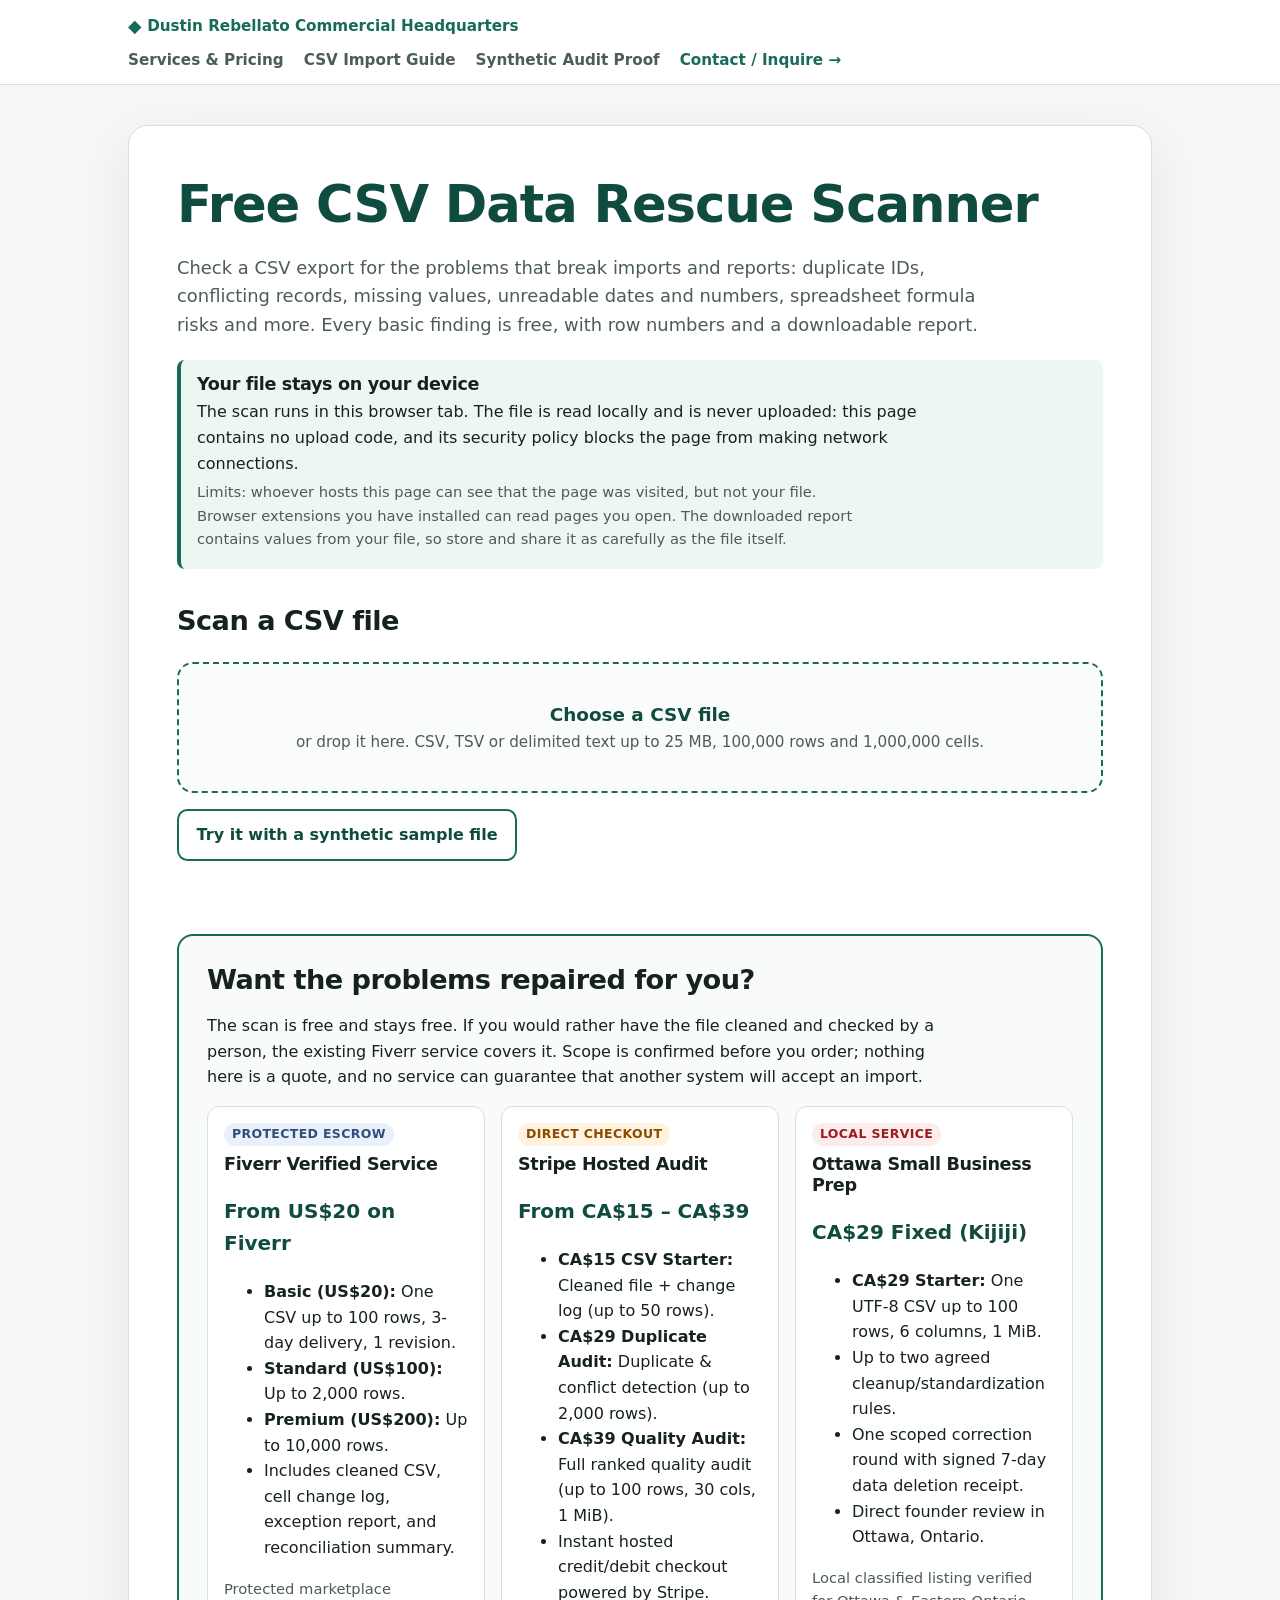
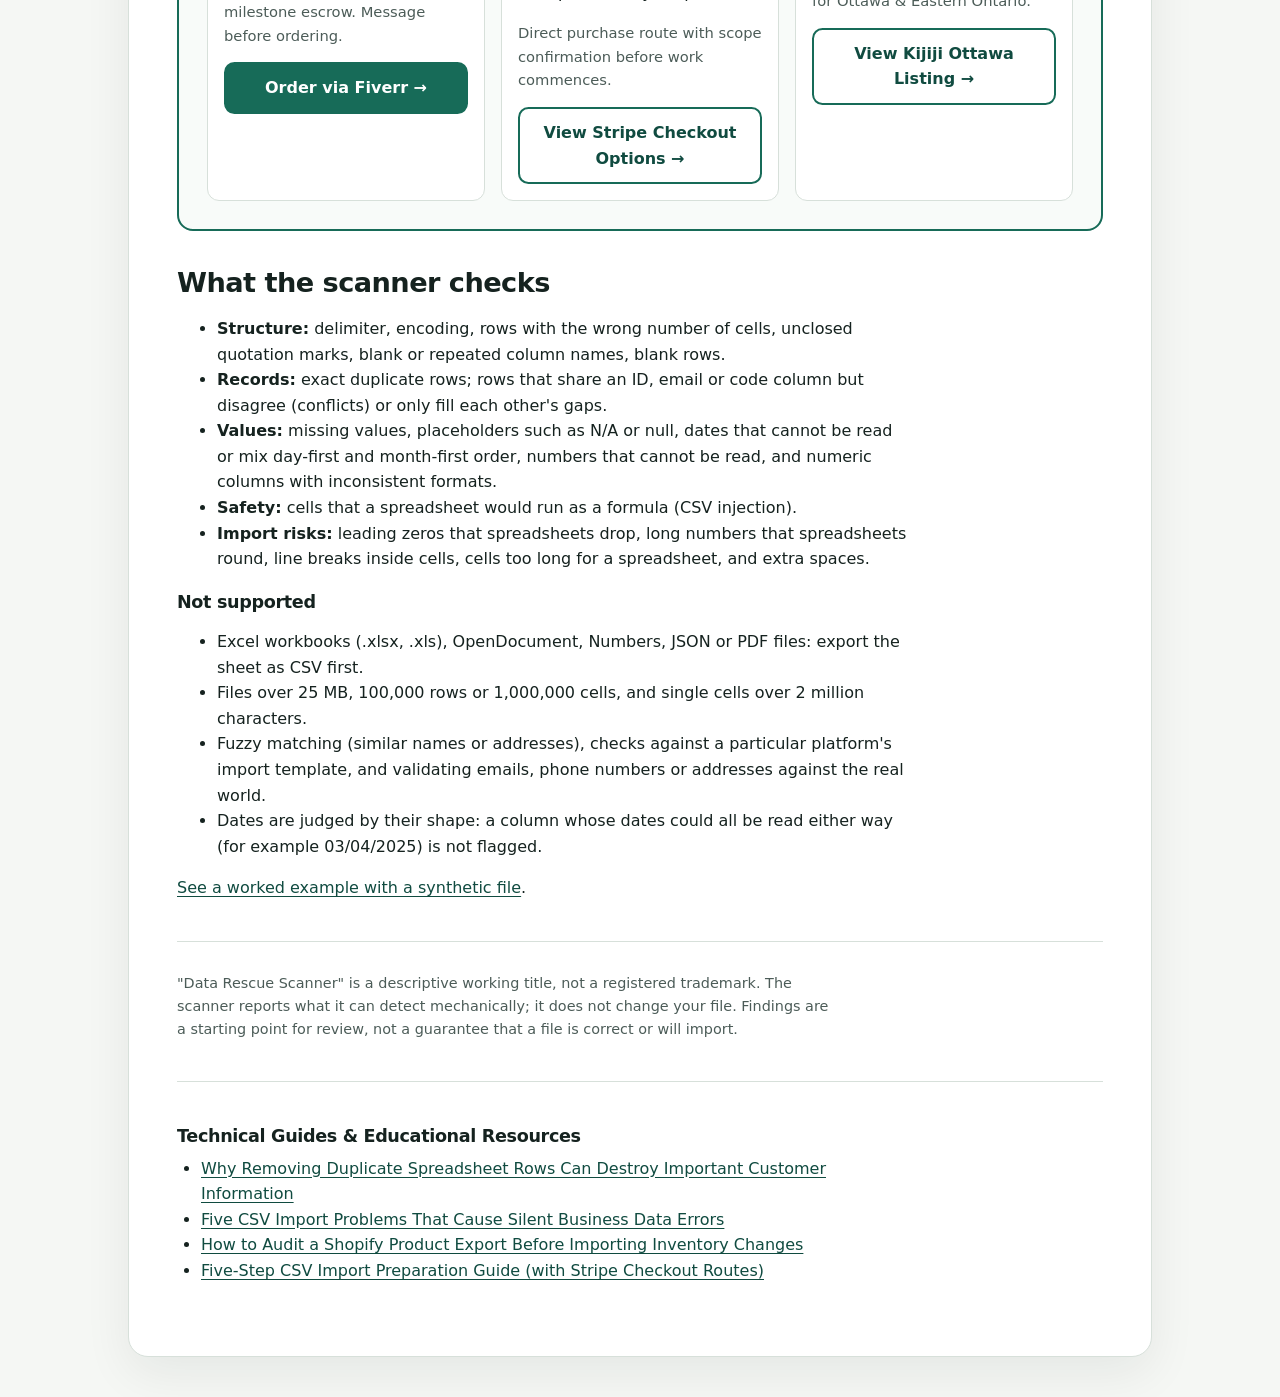
==== scanner/index.html @ 5a467c67 "Sprint 001: SEO corrections, search articles, and scanner acquisition funnel - Update canonical URLs" ====
<!doctype html>
<html lang="en">
<head>
  <meta charset="utf-8">
  <meta name="viewport" content="width=device-width, initial-scale=1">
  <meta http-equiv="Content-Security-Policy" content="default-src 'none'; script-src 'unsafe-inline'; style-src 'unsafe-inline'; img-src data: blob:; connect-src 'none'; form-action 'none'; base-uri 'none'; frame-src 'none'; object-src 'none'">
  <meta name="referrer" content="no-referrer">
  <meta name="description" content="Free CSV checker that runs entirely in your browser. Find duplicate IDs, conflicting records, missing values, unreadable dates and numbers, spreadsheet formula risks and import problems, then download a report.">
  <meta name="theme-color" content="#f5f7f4">
    <link rel="canonical" href="https://dustyknucks666-droid.github.io/obsidian-csv-cleaning-starter/scanner/">
  <meta property="og:title" content="Free CSV Data Rescue Scanner — In-Browser Spreadsheet Check">
  <meta property="og:description" content="Check a CSV export locally in your browser for duplicate IDs, conflicting records, date errors, and formatting risks with zero data uploads.">
  <meta property="og:url" content="https://dustyknucks666-droid.github.io/obsidian-csv-cleaning-starter/scanner/">
  <meta property="og:type" content="website">
  <meta property="og:image" content="https://dustyknucks666-droid.github.io/obsidian-csv-cleaning-starter/showcase/media/promo-thumbnail.png">
  <meta name="twitter:card" content="summary_large_image">
  <meta name="twitter:title" content="Free CSV Data Rescue Scanner">
  <meta name="twitter:description" content="Local, in-browser CSV diagnostic tool for spreadsheets and imports.">
  <meta name="twitter:image" content="https://dustyknucks666-droid.github.io/obsidian-csv-cleaning-starter/showcase/media/promo-thumbnail.png">
  <title>Free CSV Data Rescue Scanner - check a CSV for import problems in your browser</title>
  <style>
:root {
  color-scheme: light;
  --ink: #15221f;
  --muted: #4c5c58;
  --paper: #f5f7f4;
  --card: #ffffff;
  --accent: #176b58;
  --accent-dark: #104b40;
  --line: #d7e0da;
  --high: #9b1c1c;
  --high-bg: #fdecec;
  --medium: #8a4b00;
  --medium-bg: #fff3df;
  --low: #2f4f7a;
  --low-bg: #e9f0fa;
  font-family: system-ui, -apple-system, "Segoe UI", sans-serif;
}
* { box-sizing: border-box; }
body { margin: 0; background: var(--paper); color: var(--ink); line-height: 1.6; }
.skip-link { position: absolute; left: -9999px; top: 0; padding: .7rem 1rem; background: var(--card); color: var(--ink); z-index: 2; }
.skip-link:focus { left: .75rem; top: .75rem; }
.page { width: min(100% - 1.5rem, 64rem); margin: clamp(.75rem, 4vw, 2.5rem) auto; padding: clamp(1rem, 4vw, 3rem); background: var(--card); border: 1px solid var(--line); border-radius: 1.25rem; box-shadow: 0 1rem 3rem rgb(21 34 31 / 7%); }
h1, h2, h3 { line-height: 1.2; letter-spacing: -.02em; }
h1 { color: var(--accent-dark); font-size: clamp(1.9rem, 7vw, 3.2rem); margin: 0 0 .5rem; }
h2 { margin: 2.25rem 0 .75rem; font-size: clamp(1.3rem, 4vw, 1.7rem); }
h3 { margin: 1.25rem 0 .5rem; font-size: 1.1rem; }
p, ul, ol { max-width: 72ch; }
a { color: var(--accent-dark); text-underline-offset: .18em; }
a:focus-visible, button:focus-visible, summary:focus-visible, .file-input:focus-visible + .drop { outline: 3px solid #d58c18; outline-offset: 3px; }
.lede { font-size: 1.12rem; color: var(--muted); }
.privacy { border-left: 4px solid var(--accent); background: #eef6f2; padding: .9rem 1rem; border-radius: .5rem; margin: 1.25rem 0; }
.privacy h2 { margin: 0 0 .25rem; font-size: 1.1rem; }
.privacy p { margin: .25rem 0; }
.picker { margin: 1.5rem 0 .5rem; position: relative; }
.file-input { position: absolute; width: 1px; height: 1px; opacity: 0; overflow: hidden; }
.drop { display: block; border: 2px dashed var(--accent); border-radius: 1rem; padding: clamp(1.25rem, 5vw, 2.25rem); text-align: center; cursor: pointer; background: #fafcfb; }
.drop.dragging { background: #e6f2ed; }
.drop strong { display: block; font-size: 1.15rem; color: var(--accent-dark); }
.drop span { color: var(--muted); font-size: .95rem; }
.actions { display: flex; flex-wrap: wrap; gap: .75rem; margin: 1rem 0; align-items: center; }
button, .button { display: inline-flex; align-items: center; justify-content: center; min-height: 2.9rem; padding: .7rem 1.1rem; border-radius: .65rem; border: 2px solid var(--accent); background: var(--accent); color: #fff; font: inherit; font-weight: 650; text-decoration: none; cursor: pointer; text-align: center; }
button.secondary, .button.secondary { background: #fff; color: var(--accent-dark); }
button:hover, .button:hover { background: var(--accent-dark); border-color: var(--accent-dark); color: #fff; }
#status { min-height: 1.6rem; font-weight: 600; }
#status.error { color: var(--high); }
.summary { display: grid; grid-template-columns: repeat(auto-fit, minmax(9rem, 1fr)); gap: .75rem; margin: 1rem 0; padding: 0; list-style: none; max-width: none; }
.summary li { border: 1px solid var(--line); border-radius: .75rem; padding: .75rem; background: #fbfcfb; overflow-wrap: anywhere; }
.summary b { display: block; font-size: 1.35rem; }
.summary span { color: var(--muted); font-size: .9rem; }
.sev { display: inline-block; font-size: .78rem; font-weight: 700; padding: .1rem .5rem; border-radius: 999px; text-transform: uppercase; letter-spacing: .03em; vertical-align: middle; }
.sev.high { color: var(--high); background: var(--high-bg); }
.sev.medium { color: var(--medium); background: var(--medium-bg); }
.sev.low { color: var(--low); background: var(--low-bg); }
details.finding { border: 1px solid var(--line); border-radius: .75rem; margin: .65rem 0; background: #fff; }
details.finding > summary { cursor: pointer; padding: .8rem 1rem; font-weight: 650; }
details.finding .body { padding: 0 1rem 1rem; }
.table-wrap { overflow-x: auto; max-width: 100%; border: 1px solid var(--line); border-radius: .5rem; }
table { border-collapse: collapse; width: 100%; font-size: .92rem; }
caption { text-align: left; padding: .4rem .6rem; color: var(--muted); }
th, td { text-align: left; padding: .45rem .6rem; border-bottom: 1px solid var(--line); vertical-align: top; }
th { background: #f0f4f1; }
td.value { font-family: ui-monospace, Consolas, monospace; overflow-wrap: anywhere; max-width: 22rem; }
.note { color: var(--muted); font-size: .92rem; }
.offer { border: 2px solid var(--accent); border-radius: 1rem; padding: clamp(1rem, 4vw, 1.75rem); margin: 2rem 0; background: #f8fbf9; }
.offer > h2 { margin-top: 0; }
.offer-grid { display: grid; grid-template-columns: repeat(auto-fit, minmax(15rem, 1fr)); gap: 1rem; }
.offer-card { background: #fff; border: 1px solid var(--line); border-radius: .75rem; padding: 1rem; }
.offer-card h3 { margin-top: 0; }
.price { font-size: 1.25rem; font-weight: 750; color: var(--accent-dark); }
footer { margin-top: 2.5rem; padding-top: 1rem; border-top: 1px solid var(--line); color: var(--muted); font-size: .9rem; }
[hidden] { display: none !important; }
@media (max-width: 30rem) {
  .actions { flex-direction: column; align-items: stretch; }
  th, td { padding: .4rem .45rem; }
}
  </style>
</head>
<body>
<a class="skip-link" href="#scan">Skip to the scanner</a>
<div style="background:var(--card); border-bottom:1px solid var(--line); padding:0.75rem 1rem; font-size:0.95rem;">
  <div style="max-width:64rem; margin:0 auto; display:flex; justify-content:space-between; align-items:center; flex-wrap:wrap; gap:0.5rem;">
    <a href="../index.html" style="color:var(--accent); font-weight:700; text-decoration:none; display:inline-flex; align-items:center; gap:0.35rem;">
      <span style="font-size:1.1rem;">&#9670;</span> Dustin Rebellato Commercial Headquarters
    </a>
    <div style="display:flex; gap:1.25rem; flex-wrap:wrap;">
      <a href="../index.html#services" style="color:var(--muted); text-decoration:none; font-weight:550;">Services &amp; Pricing</a>
      <a href="../csv-import-guide.html" style="color:var(--muted); text-decoration:none; font-weight:550;">CSV Import Guide</a>
      <a href="../showcase/" style="color:var(--muted); text-decoration:none; font-weight:550;">Synthetic Audit Proof</a>
      <a href="../index.html#contact" style="color:var(--accent); text-decoration:none; font-weight:600;">Contact / Inquire &rarr;</a>
    </div>
  </div>
</div>

<main class="page" id="top">
  <h1>Free CSV Data Rescue Scanner</h1>
  <p class="lede">Check a CSV export for the problems that break imports and reports: duplicate IDs, conflicting records, missing values, unreadable dates and numbers, spreadsheet formula risks and more. Every basic finding is free, with row numbers and a downloadable report.</p>

  <section class="privacy" aria-labelledby="privacy-title">
    <h2 id="privacy-title">Your file stays on your device</h2>
    <p>The scan runs in this browser tab. The file is read locally and is never uploaded: this page contains no upload code, and its security policy blocks the page from making network connections.</p>
    <p class="note">Limits: whoever hosts this page can see that the page was visited, but not your file. Browser extensions you have installed can read pages you open. The downloaded report contains values from your file, so store and share it as carefully as the file itself.</p>
  </section>

  <section id="scan" aria-labelledby="scan-title">
    <h2 id="scan-title">Scan a CSV file</h2>
    <div class="picker">
      <input class="file-input" type="file" id="file" accept=".csv,.tsv,.txt,text/csv,text/tab-separated-values,text/plain" aria-describedby="file-help">
      <label class="drop" id="drop" for="file">
        <strong>Choose a CSV file</strong>
        <span id="file-help">or drop it here. CSV, TSV or delimited text up to 25 MB, 100,000 rows and 1,000,000 cells.</span>
      </label>
    </div>
    <div class="actions">
      <button type="button" class="secondary" id="sample">Try it with a synthetic sample file</button>
    </div>
    <p id="status" role="status" aria-live="polite"></p>
  </section>

  <section id="results" aria-labelledby="results-title" hidden>
    <h2 id="results-title" tabindex="-1">Results</h2>
    <ul class="summary" id="summary"></ul>
        <div style="background:#eef6f2; border:1px solid var(--accent); border-radius:0.75rem; padding:1.25rem; margin:1.5rem 0;">
      <h3 style="margin-top:0; color:var(--accent-dark); font-size:1.15rem;">What happens when you find conflicting records?</h3>
      <p style="margin-bottom:0.75rem; font-size:0.95rem; color:var(--ink);">
        Standard Excel deduplication permanently deletes conflicting rows. Our non-destructive protocol retains 100% of rows in a verified master while logging every conflicting attribute in an exception report.
      </p>
      <a href="../showcase/" class="button secondary" style="min-height:2.4rem; padding:0.4rem 0.9rem; font-size:0.9rem;">Watch 60-Second Video Demonstration &rarr;</a>
      <a href="#repair" class="button" style="min-height:2.4rem; padding:0.4rem 0.9rem; font-size:0.9rem; margin-left:0.5rem;">See Repair Packages &darr;</a>
    </div>

    <div class="actions">
      <button type="button" id="download-report">Download report (.md)</button>
      <button type="button" class="secondary" id="download-csv">Download findings (.csv)</button>
    </div>
    <p class="note" id="notes"></p>
    <h3>What the scan found</h3>
    <div id="findings"></div>
    <h3>Column profile</h3>
    <div class="table-wrap"><table id="columns-table"><caption>How each column was read</caption><thead><tr><th scope="col">Column</th><th scope="col">Read as</th><th scope="col">Filled</th><th scope="col">Empty</th><th scope="col">Findings</th></tr></thead><tbody></tbody></table></div>
  </section>

  <section class="offer" id="repair" aria-labelledby="repair-title">
    <h2 id="repair-title">Want the problems repaired for you?</h2>
    <p>The scan is free and stays free. If you would rather have the file cleaned and checked by a person, the existing Fiverr service covers it. Scope is confirmed before you order; nothing here is a quote, and no service can guarantee that another system will accept an import.</p>
    <div class="offer-grid">
            <article class="offer-card">
        <span class="sev low" style="margin-bottom:0.5rem;">Protected Escrow</span>
        <h3>Fiverr Verified Service</h3>
        <p class="price">From US$20 on Fiverr</p>
        <ul>
          <li><strong>Basic (US$20):</strong> One CSV up to 100 rows, 3-day delivery, 1 revision.</li>
          <li><strong>Standard (US$100):</strong> Up to 2,000 rows.</li>
          <li><strong>Premium (US$200):</strong> Up to 10,000 rows.</li>
          <li>Includes cleaned CSV, cell change log, exception report, and reconciliation summary.</li>
        </ul>
        <p class="note">Protected marketplace milestone escrow. Message before ordering.</p>
        <a class="button" id="buy-fiverr" href="https://www.fiverr.com/dustinrebellato/clean-standardise-and-flag-your-spreadsheet-with-a-verified-report" rel="noopener noreferrer" target="_blank" style="width:100%;">Order via Fiverr &rarr;</a>
      </article>

      <article class="offer-card">
        <span class="sev medium" style="margin-bottom:0.5rem;">Direct Checkout</span>
        <h3>Stripe Hosted Audit</h3>
        <p class="price">From CA$15 &ndash; CA$39</p>
        <ul>
          <li><strong>CA$15 CSV Starter:</strong> Cleaned file + change log (up to 50 rows).</li>
          <li><strong>CA$29 Duplicate Audit:</strong> Duplicate &amp; conflict detection (up to 2,000 rows).</li>
          <li><strong>CA$39 Quality Audit:</strong> Full ranked quality audit (up to 100 rows, 30 cols, 1 MiB).</li>
          <li>Instant hosted credit/debit checkout powered by Stripe.</li>
        </ul>
        <p class="note">Direct purchase route with scope confirmation before work commences.</p>
        <a class="button secondary" href="../index.html#services" style="width:100%; border-color:var(--accent);">View Stripe Checkout Options &rarr;</a>
      </article>

      <article class="offer-card">
        <span class="sev high" style="margin-bottom:0.5rem;">Local Service</span>
        <h3>Ottawa Small Business Prep</h3>
        <p class="price">CA$29 Fixed (Kijiji)</p>
        <ul>
          <li><strong>CA$29 Starter:</strong> One UTF-8 CSV up to 100 rows, 6 columns, 1 MiB.</li>
          <li>Up to two agreed cleanup/standardization rules.</li>
          <li>One scoped correction round with signed 7-day data deletion receipt.</li>
          <li>Direct founder review in Ottawa, Ontario.</li>
        </ul>
        <p class="note">Local classified listing verified for Ottawa &amp; Eastern Ontario.</p>
        <a class="button secondary" href="https://www.kijiji.ca/v-buy-sell-other/ottawa/excel-&-csv-cleanup-duplicates-formatting-&-import-problems/1745182098" rel="noopener noreferrer" target="_blank" style="width:100%;">View Kijiji Ottawa Listing &rarr;</a>
      </article>
    </div>
  </section>

  <section aria-labelledby="checks-title">
    <h2 id="checks-title">What the scanner checks</h2>
    <ul>
      <li><strong>Structure:</strong> delimiter, encoding, rows with the wrong number of cells, unclosed quotation marks, blank or repeated column names, blank rows.</li>
      <li><strong>Records:</strong> exact duplicate rows; rows that share an ID, email or code column but disagree (conflicts) or only fill each other's gaps.</li>
      <li><strong>Values:</strong> missing values, placeholders such as N/A or null, dates that cannot be read or mix day-first and month-first order, numbers that cannot be read, and numeric columns with inconsistent formats.</li>
      <li><strong>Safety:</strong> cells that a spreadsheet would run as a formula (CSV injection).</li>
      <li><strong>Import risks:</strong> leading zeros that spreadsheets drop, long numbers that spreadsheets round, line breaks inside cells, cells too long for a spreadsheet, and extra spaces.</li>
    </ul>
    <h3>Not supported</h3>
    <ul>
      <li>Excel workbooks (.xlsx, .xls), OpenDocument, Numbers, JSON or PDF files: export the sheet as CSV first.</li>
      <li>Files over 25 MB, 100,000 rows or 1,000,000 cells, and single cells over 2 million characters.</li>
      <li>Fuzzy matching (similar names or addresses), checks against a particular platform's import template, and validating emails, phone numbers or addresses against the real world.</li>
      <li>Dates are judged by their shape: a column whose dates could all be read either way (for example 03/04/2025) is not flagged.</li>
    </ul>
    <p><a href="csv-import-problems.html">See a worked example with a synthetic file</a>.</p>
  </section>

  <footer>
    <p>"Data Rescue Scanner" is a descriptive working title, not a registered trademark. The scanner reports what it can detect mechanically; it does not change your file. Findings are a starting point for review, not a guarantee that a file is correct or will import.</p>
  </footer>
  <section style="margin-top:2.5rem; border-top:1px solid var(--line); padding-top:1.5rem;">
    <h3>Technical Guides &amp; Educational Resources</h3>
    <ul style="margin:0.5rem 0 1.5rem; padding-left:1.5rem;">
      <li><a href="../articles/duplicate-removal-risks.html">Why Removing Duplicate Spreadsheet Rows Can Destroy Important Customer Information</a></li>
      <li><a href="../articles/five-csv-import-problems.html">Five CSV Import Problems That Cause Silent Business Data Errors</a></li>
      <li><a href="../articles/shopify-inventory-audit.html">How to Audit a Shopify Product Export Before Importing Inventory Changes</a></li>
      <li><a href="../csv-import-guide.html">Five-Step CSV Import Preparation Guide (with Stripe Checkout Routes)</a></li>
    </ul>
  </section>

</main>

<script type="text/csv" id="sample-csv">
product_id,title,price,stock,launch_date,barcode,notes
P-1001,Canvas tote bag,$24.00,12,03/04/2025,00123456,
P-1002,Ceramic mug ,18.5,40,15/04/2025,04012345,Gift box
P-1003,Linen napkins (set of 4),N/A,7,21/04/2025,012000,
P-1004,,32,,30/04/2025,05011111,Needs photo
P-1002,Ceramic mug,19.5,40,15/04/2025,04012345,Gift box
P-1005,Beeswax candle,12,25,2025-05-02,1234567890123456789,=SUM(A1:A9)
P-1006,Wool throw,89,3,31/13/2025,07000000,"Ships in two
parcels"
P-1007,Cotton apron,twenty,9,05/05/2025,08000000,@restock
P-1008,Recycled notebook,6.75,60,06/05/2025,09000000
P-1008,Recycled notebook,6.75,60,06/05/2025,09000000,
P-1009,Glass carafe,27,,07/05/2025,,
</script>

<script id="scanner-core">
var DataRescueScanner = (function () {
  'use strict';

  var LIMITS = { bytes: 25 * 1024 * 1024, rows: 100000, cells: 1000000, cellChars: 2 * 1024 * 1024 };
  var STORE_CAP = 5000;
  var MONEY = /^\s*-?\s*[$\u20ac\u00a3]?\s*(?:\d{1,3}(?:,\d{3})+|\d+)(?:\.\d+)?\s*%?\s*$/;
  var ISO_DATE = /^\s*\d{4}[-\/]\d{1,2}[-\/]\d{1,2}\s*$/;
  var SLASH_DATE = /^\s*\d{1,2}[-\/]\d{1,2}[-\/]\d{2,4}\s*$/;
  var SLASH_PARTS = /^\s*(\d{1,2})\s*[-\/]\s*(\d{1,2})\s*[-\/]\s*(\d{2,4})\s*$/;
  var NULLISH = { 'n/a': 1, 'na': 1, 'null': 1, 'none': 1, '-': 1, '--': 1 };
  var KEY_NAME = /(^|[_ ])(id|email|e-mail|code)$/;
  var LEADERS = '=+-@\t\r';
  var DELIMITERS = [',', ';', '\t', '|'];
  var DELIMITER_NAMES = { ',': 'comma', ';': 'semicolon', '\t': 'tab', '|': 'pipe' };
  var SPREADSHEET_CELL_LIMIT = 32767;

  // [severity, title, why it matters, what to do]
  var TYPES = {
    'unclosed-quote': ['high', 'Unclosed quotation mark', 'Everything after an unclosed quotation mark is read as one cell, which can swallow the rest of the file during an import.', 'Open the file in a text editor at that row and close or remove the stray quotation mark.'],
    'ragged-row': ['high', 'Row with the wrong number of cells', 'Values shift into the wrong columns, usually because of a stray delimiter or quotation mark.', 'Check the row for an extra or missing delimiter, or a value containing the delimiter that is not quoted.'],
    'blank-header': ['high', 'Column with no name', 'Import tools map columns by name, so an unnamed column is usually ignored or rejected.', 'Give the column a name, or delete it if it is empty.'],
    'duplicate-header': ['high', 'Repeated column name', 'Import tools map columns by name, so a repeated name can silently drop or overwrite one of the columns.', 'Rename one copy so that every column name is unique.'],
    'encoding-damaged': ['high', 'Unreadable characters', 'Some characters could not be decoded and will appear as replacement symbols after import.', 'Re-export the file as CSV UTF-8 from the original system.'],
    'formula-like': ['high', 'Spreadsheet formula risk', 'A cell starting with =, +, - or @ can run as a formula when the file is opened in a spreadsheet (CSV injection).', 'Treat the file with care. Remove the leading character, or prefix the cell with an apostrophe before opening the file in a spreadsheet.'],
    'conflicting-record': ['high', 'Same identifier, different details', 'Two rows share an identifier but disagree on other fields, so an import may keep the wrong one or overwrite the right one.', 'Decide which row is correct for each identifier before importing.'],
    'unparseable-date': ['high', 'Date that cannot be read', 'The value looks like a date but is not a real calendar date (for example month 13), so it may be rejected or misread.', 'Correct the date in the source system and re-export.'],
    'unparseable-number': ['high', 'Number that cannot be read', 'The value looks numeric but cannot be read as a number.', 'Correct the value so that it is a plain number.'],
    'duplicate-row': ['medium', 'Exact duplicate row', 'Importing both copies can double-count stock, orders or contacts.', 'Remove the extra copy if it is not intentional.'],
    'complementary-record': ['medium', 'Same identifier split across rows', 'The rows do not contradict each other, but one is missing values that the other has.', 'Merge them into one complete row if they describe the same record.'],
    'ambiguous-format': ['medium', 'Dates that could be day-first or month-first', 'The column contains dates that can only be day-first and others that can only be month-first, so no single reading is safe.', 'Confirm the date order with whoever produced the file and convert the column to YYYY-MM-DD.'],
    'ambiguous-value': ['medium', 'Inconsistent value in a numeric column', 'Most values in the column are numbers, but this one is text or uses a different format, so an import may reject it or read it as zero.', 'Make every value in the column a plain number, or leave the cell empty.'],
    'leading-zero': ['medium', 'Leading zeros at risk', 'Spreadsheets and number conversions drop leading zeros, which breaks barcodes, postcodes, account numbers and SKUs.', 'Keep the column as text when opening or importing the file.'],
    'long-number': ['medium', 'Long number that spreadsheets round', 'Spreadsheets keep only 15 significant digits, so longer numbers are silently changed or shown in scientific notation.', 'Keep the column as text when opening or importing the file.'],
    'very-long-cell': ['medium', 'Cell longer than spreadsheets allow', 'Spreadsheets hold at most 32,767 characters per cell and cut off the rest.', 'Shorten the value or keep the file out of spreadsheet software.'],
    'missing-value': ['medium', 'Missing value', 'Required fields that are empty are a common reason for rejected or incomplete imports.', 'Fill the values that your import requires; leave optional ones empty.'],
    'null-like': ['low', 'Placeholder instead of an empty value', 'Text such as N/A, null or a dash is imported as text, not as an empty value.', 'Replace placeholders with empty cells if the target system expects blanks.'],
    'line-break': ['low', 'Line break inside a cell', 'Quoted line breaks are valid CSV, but some import tools and scripts split the row at the line break.', 'Check that your import tool accepts multi-line cells, or replace the line break with a space.'],
    'whitespace': ['low', 'Extra spaces', 'Leading, trailing or doubled spaces make identical values look different, which breaks matching and de-duplication.', 'Trim the spaces.'],
    'header-whitespace': ['low', 'Extra spaces in a column name', 'A column name with extra spaces may not match the name an import expects.', 'Trim the column name.'],
    'blank-row': ['low', 'Blank row', 'Blank rows are skipped by this scan and may be rejected or imported as empty records elsewhere.', 'Delete the blank rows.'],
    'encoding-fallback': ['low', 'File is not UTF-8', 'Many import tools expect UTF-8; accented letters and symbols in other encodings can turn into the wrong characters.', 'Re-export as CSV UTF-8 and check accented letters and symbols.']
  };
  var TYPE_ORDER = Object.keys(TYPES);
  var SEVERITY_RANK = { high: 0, medium: 1, low: 2 };

  function ScanError(code, message) {
    var error = new Error(message);
    error.code = code;
    return error;
  }

  function collapse(text) {
    return String(text == null ? '' : text).replace(/\u00a0/g, ' ').replace(/[ \t]+/g, ' ').trim();
  }

  function looksLikeKey(header) {
    var name = collapse(header).toLowerCase();
    return KEY_NAME.test(name) || name === 'email' || name === 'id' || name === 'member id' || name === 'member_id';
  }

  function pad(number, width) {
    var text = String(number);
    while (text.length < width) { text = '0' + text; }
    return text;
  }

  function calendarDate(year, month, day) {
    if (year < 1 || month < 1 || month > 12 || day < 1) { return null; }
    var leap = (year % 4 === 0 && year % 100 !== 0) || year % 400 === 0;
    var days = [31, leap ? 29 : 28, 31, 30, 31, 30, 31, 31, 30, 31, 30, 31][month - 1];
    if (day > days) { return null; }
    return pad(year, 4) + '-' + pad(month, 2) + '-' + pad(day, 2);
  }

  function parseIso(text) {
    var match = /^(\d{4})([-\/])(\d{1,2})\2(\d{1,2})$/.exec(text);
    return match ? calendarDate(+match[1], +match[3], +match[4]) : null;
  }

  function parseSlash(text, dayFirst) {
    var match = /^(\d{1,2})([-\/])(\d{1,2})\2(\d{4})$/.exec(text);
    if (!match) { return null; }
    var first = +match[1];
    var second = +match[3];
    return dayFirst ? calendarDate(+match[4], second, first) : calendarDate(+match[4], first, second);
  }

  function dateProfile(values) {
    var dayEvidence = 0;
    var monthEvidence = 0;
    for (var i = 0; i < values.length; i++) {
      var text = String(values[i] || '').trim();
      if (!text || ISO_DATE.test(text) || !SLASH_DATE.test(text)) { continue; }
      var parts = SLASH_PARTS.exec(text);
      if (!parts) { continue; }
      if (parseSlash(text, true) !== null && +parts[1] > 12) { dayEvidence++; }
      if (parseSlash(text, false) !== null && +parts[2] > 12) { monthEvidence++; }
    }
    if (dayEvidence && monthEvidence) { return { kind: 'ambiguous' }; }
    if (dayEvidence) { return { kind: 'dates', dayFirst: true }; }
    if (monthEvidence) { return { kind: 'dates', dayFirst: false }; }
    return { kind: 'not-dates' };
  }

  function normaliseNumber(value) {
    var text = String(value || '').trim();
    if (!text || !MONEY.test(text)) { return null; }
    var cleaned = text.replace(/[,$\u20ac\u00a3%]/g, '').trim();
    var number = Number(cleaned);
    if (cleaned === '' || isNaN(number)) { return null; }
    if (Number.isInteger(number)) { return BigInt(number).toString(); }
    return cleaned;
  }

  function isFormulaLike(value) {
    var text = String(value || '').trim();
    if (!text || LEADERS.indexOf(text.charAt(0)) < 0 || MONEY.test(text)) { return false; }
    for (var i = 0; i < text.length; i++) {
      var ch = text.charAt(i);
      if (LEADERS.indexOf(ch) < 0 && !/\s/.test(ch)) { return true; }
    }
    return false;
  }

  function decode(bytes) {
    var b = bytes;
    var sig = function (list) { for (var i = 0; i < list.length; i++) { if (b[i] !== list[i]) { return false; } } return true; };
    if (sig([0x50, 0x4b, 0x03, 0x04])) { throw ScanError('workbook', 'This looks like an Excel workbook or another zipped file, not a CSV. Open it and save or export the sheet as CSV UTF-8, then scan the CSV.'); }
    if (sig([0xd0, 0xcf, 0x11, 0xe0])) { throw ScanError('workbook', 'This looks like an older Excel workbook (.xls), not a CSV. Save or export the sheet as CSV UTF-8, then scan the CSV.'); }
    if (sig([0x25, 0x50, 0x44, 0x46])) { throw ScanError('pdf', 'This is a PDF, not a CSV. Export the data from the original system as CSV.'); }
    if (sig([0xff, 0xfe]) || sig([0xfe, 0xff])) {
      var label = b[0] === 0xff ? 'utf-16le' : 'utf-16be';
      return { text: new TextDecoder(label).decode(b), encoding: label.toUpperCase(), bom: true };
    }
    if (b.subarray(0, 65536).indexOf(0) >= 0) { throw ScanError('binary', 'This file contains null bytes, so it is not a CSV or text table. Export it as CSV UTF-8 and scan again.'); }
    var bom = sig([0xef, 0xbb, 0xbf]);
    try {
      return { text: new TextDecoder('utf-8', { fatal: true }).decode(b), encoding: 'UTF-8', bom: bom };
    } catch (e) {
      return { text: new TextDecoder('windows-1252').decode(b), encoding: 'Windows-1252', bom: false };
    }
  }

  // RFC 4180 reader that, like Python's csv module, treats a quotation mark
  // only at the start of a field as quoting and keeps every cell as text.
  function parseText(text, delimiter, options) {
    options = options || {};
    var maxRecords = options.maxRecords || 0;
    var maxCell = options.maxCell || 0;
    var maxRows = options.maxRows || 0;
    var D = delimiter.charCodeAt(0);
    var rows = [];
    var row = [];
    var n = text.length;
    var i = 0;
    var unclosed = 0;
    while (i < n) {
      var field;
      var k;
      if (text.charCodeAt(i) === 34) {
        var parts = [];
        var j = i + 1;
        for (;;) {
          var q = text.indexOf('"', j);
          if (q < 0) { parts.push(text.slice(j)); j = n; if (!unclosed) { unclosed = rows.length + 1; } break; }
          parts.push(text.slice(j, q));
          if (text.charCodeAt(q + 1) === 34) { parts.push('"'); j = q + 2; continue; }
          j = q + 1;
          break;
        }
        field = parts.join('');
        k = j;
        while (k < n) { var c1 = text.charCodeAt(k); if (c1 === D || c1 === 10 || c1 === 13) { break; } k++; }
        if (k > j) { field += text.slice(j, k); }
        i = k;
      } else {
        k = i;
        while (k < n) { var c2 = text.charCodeAt(k); if (c2 === D || c2 === 10 || c2 === 13) { break; } k++; }
        field = text.slice(i, k);
        i = k;
      }
      if (maxCell && field.length > maxCell) {
        throw ScanError('cell-too-large', 'Row ' + (rows.length + 1) + ' has a cell longer than ' + maxCell.toLocaleString('en-US') + ' characters. This usually means an unclosed quotation mark or a file that is not a table.');
      }
      row.push(field);
      if (i >= n) { rows.push(row); row = null; break; }
      if (text.charCodeAt(i) === D) {
        i++;
        if (i >= n) { row.push(''); rows.push(row); row = null; break; }
        continue;
      }
      if (text.charCodeAt(i) === 13 && text.charCodeAt(i + 1) === 10) { i += 2; } else { i++; }
      rows.push(row);
      row = [];
      if (maxRows && rows.length > maxRows) {
        throw ScanError('too-many-rows', 'The file has more than ' + (maxRows - 1).toLocaleString('en-US') + ' data rows, over the limit for this scanner. Split it into smaller files.');
      }
      if (maxRecords && rows.length >= maxRecords) { return { rows: rows, unclosed: unclosed, stopped: true }; }
    }
    if (row && row.length) { rows.push(row); }
    return { rows: rows, unclosed: unclosed };
  }

  function isBlank(row) {
    for (var i = 0; i < row.length; i++) { if (String(row[i] || '').trim()) { return false; } }
    return true;
  }

  // Choose the delimiter that gives the most consistent cell count across the
  // first records, rather than the first one that happens to appear.
  function detectDelimiter(text) {
    var limit = 65536;
    var truncated = text.length > limit;
    var sample = truncated ? text.slice(0, limit) : text;
    var best = { delimiter: ',', score: -1 };
    DELIMITERS.forEach(function (delimiter) {
      var parsed = parseText(sample, delimiter, { maxRecords: 60 });
      var records = parsed.rows.filter(function (r) { return !isBlank(r); });
      if ((truncated || parsed.stopped) && records.length > 2) { records.pop(); }
      if (!records.length) { return; }
      var width = records[0].length;
      var score = 0;
      if (width > 1) {
        var same = records.filter(function (r) { return r.length === width; }).length;
        score = (same / records.length) * 1000 + Math.min(width, 100);
      }
      if (score > best.score) { best = { delimiter: delimiter, score: score }; }
    });
    return best.delimiter;
  }

  function scan(bytes, options) {
    options = options || {};
    var findings = [];
    var counts = {};
    var stored = {};
    var columnCounts = {};
    var result = {
      ok: false,
      meta: { name: options.name || '', bytes: bytes.length },
      header: [], columns: [], findings: findings, counts: counts, truncated: {}, notes: []
    };

    function add(type, row, column, detail, value) {
      counts[type] = (counts[type] || 0) + 1;
      columnCounts[column] = (columnCounts[column] || 0) + 1;
      stored[type] = stored[type] || 0;
      if (stored[type] < STORE_CAP) {
        stored[type]++;
        findings.push({ row: row, column: column, type: type, severity: TYPES[type][0], detail: detail, value: value == null ? '' : String(value) });
      } else {
        result.truncated[type] = (result.truncated[type] || 0) + 1;
      }
    }

    try {
      if (bytes.length > LIMITS.bytes) {
        throw ScanError('too-large', 'The file is ' + bytes.length.toLocaleString('en-US') + ' bytes, over the 25 MB limit for this scanner. Split it into smaller files.');
      }
      if (!bytes.length) { throw ScanError('empty', 'The file is empty.'); }
      var decoded = decode(bytes);
      var text = decoded.text;
      if (text.charCodeAt(0) === 0xfeff) { text = text.slice(1); }
      var delimiter = detectDelimiter(text);
      var parsed = parseText(text, delimiter, { maxCell: LIMITS.cellChars, maxRows: LIMITS.rows + 1 });
      var records = parsed.rows;
      if (!records.length || (records.length === 1 && isBlank(records[0]))) { throw ScanError('empty', 'The file has no rows.'); }
      var opening = text.slice(0, 65536);
      result.meta.encoding = decoded.encoding;
      result.meta.bom = decoded.bom;
      result.meta.delimiter = delimiter;
      result.meta.delimiterName = DELIMITER_NAMES[delimiter];
      result.meta.lineEndings = /\r\n/.test(opening) ? 'CRLF' : (/\r/.test(opening) ? 'CR' : 'LF');

      var header = records[0];
      var width = header.length;
      if (decoded.encoding !== 'UTF-8') {
        add('encoding-fallback', 1, '(whole file)', 'the file is not UTF-8; it was read as ' + decoded.encoding + ' - check accented letters and symbols', '');
      }
      if (parsed.unclosed) {
        add('unclosed-quote', parsed.unclosed, '(whole row)', 'a quotation mark opened in row ' + parsed.unclosed + ' is never closed, so the rest of the file was read as one cell', '');
      }

      var body = [];
      for (var r = 1; r < records.length; r++) {
        if (isBlank(records[r])) { add('blank-row', r + 1, '(whole row)', 'blank row; skipped by the scan', ''); continue; }
        body.push({ number: r + 1, cells: records[r] });
      }
      if (body.length && width && body.length * width > LIMITS.cells) {
        throw ScanError('too-many-cells', 'The file has ' + (body.length * width).toLocaleString('en-US') + ' cells, over the 1,000,000 cell limit for this scanner. Split it into smaller files.');
      }
      var damaged = 0;
      for (var d = 0; d < records.length; d++) {
        for (var dc = 0; dc < records[d].length; dc++) { if (records[d][dc].indexOf('\ufffd') >= 0) { damaged++; } }
      }
      if (damaged) {
        add('encoding-damaged', 1, '(whole file)', damaged + ' cell(s) contain characters that could not be decoded', '');
      }

      var rows = [];
      var numbers = [];
      body.forEach(function (item) {
        var cells = item.cells;
        if (cells.length !== width) {
          add('ragged-row', item.number, '(whole row)', cells.length < width
            ? 'row has ' + cells.length + ' cells where the header has ' + width + '; the missing cells were treated as blank'
            : 'row has ' + cells.length + ' cells where the header has ' + width + '; the extra cells were not scanned', '');
          cells = cells.slice(0, width);
          while (cells.length < width) { cells.push(''); }
        }
        rows.push(cells);
        numbers.push(item.number);
      });

      var cleanHeader = header.map(collapse);
      var positions = {};
      cleanHeader.forEach(function (name, index) {
        if (name === '') {
          add('blank-header', 1, '(column ' + (index + 1) + ')', 'column ' + (index + 1) + ' has no name', '');
          return;
        }
        if (name !== header[index]) {
          add('header-whitespace', 1, name, 'column name has extra spaces', header[index]);
        }
        (positions[name] = positions[name] || []).push(index);
      });
      Object.keys(positions).forEach(function (name) {
        if (positions[name].length > 1) {
          add('duplicate-header', 1, name, "the header repeats '" + name + "' in " + positions[name].length + ' columns', name);
        }
      });
      var labels = cleanHeader.map(function (name, index) {
        if (name === '') { return '(column ' + (index + 1) + ')'; }
        if (positions[name].length > 1) { return name + ' (' + (positions[name].indexOf(index) + 1) + ')'; }
        return name;
      });

      var kinds = cleanHeader.map(function (name, index) {
        var values = rows.map(function (row) { return row[index]; });
        var profile = dateProfile(values);
        if (profile.kind === 'ambiguous') {
          result.notes.push("Column '" + labels[index] + "' holds both day-first and month-first dates.");
          return { kind: 'ambiguous-date' };
        }
        if (profile.kind === 'dates') { return { kind: 'date', dayFirst: profile.dayFirst }; }
        var filled = values.filter(function (v) { return String(v || '').trim(); });
        if (filled.length && filled.every(function (v) { return MONEY.test(v.trim()) && normaliseNumber(v) !== null; })) { return { kind: 'number' }; }
        if (filled.length && filled.some(function (v) { return MONEY.test(v.trim()); })) { return { kind: 'mixed-number' }; }
        return { kind: 'text' };
      });

      var cleaned = [];
      rows.forEach(function (row, rowIndex) {
        var rowNumber = numbers[rowIndex];
        var out = [];
        for (var index = 0; index < row.length; index++) {
          var original = row[index];
          var column = labels[index];
          var textValue = String(original || '').replace(/\u00a0/g, ' ');
          var trimmed = collapse(textValue);
          var kind = kinds[index];
          var newValue = trimmed;
          if (trimmed !== textValue) { add('whitespace', rowNumber, column, 'extra spaces at the start, end or middle of the value', original); }
          if (/[\r\n]/.test(original)) { add('line-break', rowNumber, column, 'the value contains a line break', original); }
          if (original.length > SPREADSHEET_CELL_LIMIT) { add('very-long-cell', rowNumber, column, 'the value has ' + original.length.toLocaleString('en-US') + ' characters', original.slice(0, 200)); }
          if (/^0\d+$/.test(trimmed)) { add('leading-zero', rowNumber, column, 'starts with 0; a spreadsheet or number conversion would turn it into ' + trimmed.replace(/^0+(?=\d)/, ''), original); }
          if (/^-?\d{16,}$/.test(trimmed)) { add('long-number', rowNumber, column, trimmed.replace('-', '').length + ' digits; spreadsheets keep only 15 significant digits', original); }
          if (kind.kind === 'date' && trimmed) {
            var iso = parseIso(trimmed);
            if (iso === null) { iso = parseSlash(trimmed, kind.dayFirst); }
            if (iso === null) {
              add('unparseable-date', rowNumber, column, 'looks like a date but is not a valid ' + (kind.dayFirst ? 'day-first' : 'month-first') + ' calendar date', original);
            } else {
              newValue = iso;
            }
          } else if (kind.kind === 'ambiguous-date' && trimmed) {
            add('ambiguous-format', rowNumber, column, 'the column mixes day-first and month-first dates', original);
          } else if (kind.kind === 'number' && trimmed) {
            var number = normaliseNumber(trimmed);
            if (number === null) { add('unparseable-number', rowNumber, column, 'looks like a number but could not be read', original); } else { newValue = number; }
          } else if (kind.kind === 'mixed-number' && trimmed) {
            var reading = normaliseNumber(trimmed);
            if (reading === null) {
              add('ambiguous-value', rowNumber, column, 'not a number, but other values in this column are numbers', original);
            } else if (/[$\u20ac\u00a3%,]/.test(trimmed)) {
              add('ambiguous-value', rowNumber, column, 'reads as ' + reading + ', but uses currency, percent or thousands marks in a column that also holds non-numeric values', original);
            }
          }
          if (trimmed !== '' && NULLISH[trimmed.toLowerCase()]) { add('null-like', rowNumber, column, 'reads as an empty value', original); }
          if (isFormulaLike(newValue)) {
            add('formula-like', rowNumber, column, 'starts with a character a spreadsheet would run as a formula', original);
            newValue = "'" + newValue.trim();
          }
          out.push(newValue);
        }
        cleaned.push(out);
      });

      var seen = new Map();
      cleaned.forEach(function (row, rowIndex) {
        var fingerprint = JSON.stringify(row);
        if (seen.has(fingerprint)) {
          add('duplicate-row', numbers[rowIndex], '(whole row)', 'identical to row ' + seen.get(fingerprint), '');
        } else {
          seen.set(fingerprint, numbers[rowIndex]);
        }
      });

      var keyIndexes = [];
      cleanHeader.forEach(function (name, index) { if (name && looksLikeKey(name)) { keyIndexes.push(index); } });
      result.meta.keyColumns = keyIndexes.map(function (index) { return labels[index]; });
      keyIndexes.forEach(function (keyIndex) {
        var byKey = new Map();
        var keyLabel = labels[keyIndex];
        cleaned.forEach(function (row, rowIndex) {
          var keyValue = String(row[keyIndex] || '').trim();
          if (!keyValue) { return; }
          var rowNumber = numbers[rowIndex];
          if (!byKey.has(keyValue)) { byKey.set(keyValue, { number: rowNumber, row: row }); return; }
          var first = byKey.get(keyValue);
          var differing = [];
          var filled = [];
          for (var i = 0; i < labels.length; i++) {
            if (i !== keyIndex && first.row[i] !== row[i]) {
              (first.row[i].trim() && row[i].trim() ? differing : filled).push(labels[i]);
            }
          }
          if (differing.length) {
            [first.number, rowNumber].forEach(function (number) {
              add('conflicting-record', number, keyLabel, 'same ' + keyLabel + ' as row ' + (number === first.number ? rowNumber : first.number) + ' but different values in: ' + differing.join(', '), keyValue);
            });
          } else if (filled.length) {
            [first.number, rowNumber].forEach(function (number) {
              add('complementary-record', number, keyLabel, 'same ' + keyLabel + ' as row ' + (number === first.number ? rowNumber : first.number) + '; no contradiction, but one of the two is blank in: ' + filled.join(', '), keyValue);
            });
          }
        });
      });

      var missing = labels.map(function () { return 0; });
      labels.forEach(function (label, index) {
        cleaned.forEach(function (row, rowIndex) {
          if (!String(row[index] || '').trim()) {
            missing[index]++;
            add('missing-value', numbers[rowIndex], label, 'no value in this field', '');
          }
        });
      });

      var readAs = { 'date': '', 'ambiguous-date': 'dates (mixed order)', 'number': 'numbers', 'mixed-number': 'mostly numbers', 'text': 'text' };
      result.header = labels;
      result.columns = labels.map(function (label, index) {
        var kind = kinds[index];
        return {
          name: label,
          readAs: kind.kind === 'date' ? (kind.dayFirst ? 'dates (day-first)' : 'dates (month-first)') : readAs[kind.kind],
          filled: cleaned.length - missing[index], missing: missing[index],
          findings: columnCounts[label] || 0, key: keyIndexes.indexOf(index) >= 0
        };
      });
      result.meta.rows = cleaned.length;
      result.meta.columns = width;
      result.ok = true;
    } catch (error) {
      if (error && error.code) {
        result.error = { code: error.code, message: error.message };
        return result;
      }
      throw error;
    }

    findings.sort(function (a, b) {
      return SEVERITY_RANK[a.severity] - SEVERITY_RANK[b.severity] || TYPE_ORDER.indexOf(a.type) - TYPE_ORDER.indexOf(b.type) || a.row - b.row;
    });
    result.total = Object.keys(counts).reduce(function (sum, key) { return sum + counts[key]; }, 0);
    result.bySeverity = { high: 0, medium: 0, low: 0 };
    Object.keys(counts).forEach(function (type) { result.bySeverity[TYPES[type][0]] += counts[type]; });
    return result;
  }

  function typeInfo(type) {
    var t = TYPES[type];
    return { type: type, severity: t[0], title: t[1], why: t[2], fix: t[3] };
  }

  function presentTypes(result) {
    return TYPE_ORDER.filter(function (type) { return result.counts[type]; });
  }

  function shortValue(value, max) {
    var text = String(value == null ? '' : value).replace(/\r\n|\r|\n/g, ' \u23ce ');
    max = max || 80;
    return text.length > max ? text.slice(0, max - 1) + '\u2026' : text;
  }

  function mdCell(value, max) {
    return shortValue(value, max).replace(/\\/g, '\\\\').replace(/\|/g, '\\|').replace(/`/g, "'");
  }

  function rowList(rows, max) {
    var unique = [];
    var seen = {};
    rows.forEach(function (row) { if (!seen[row]) { seen[row] = 1; unique.push(row); } });
    unique.sort(function (a, b) { return a - b; });
    var shown = unique.slice(0, max).join(', ');
    return unique.length > max ? shown + ' and ' + (unique.length - max) + ' more' : shown;
  }

  var PURCHASE = {
    fiverr: 'https://www.fiverr.com/dustinrebellato/clean-standardise-and-flag-your-spreadsheet-with-a-verified-report'
  };

  function buildMarkdownReport(result, generatedAt) {
    var lines = [];
    var meta = result.meta;
    lines.push('# CSV diagnostic report');
    lines.push('');
    lines.push('Generated locally in the browser by the free Data Rescue Scanner' + (generatedAt ? ' on ' + generatedAt : '') + '. The file was not uploaded. Row numbers are spreadsheet rows: row 1 is the header.');
    lines.push('');
    if (!result.ok) {
      lines.push('**The file could not be scanned:** ' + result.error.message);
      return lines.join('\n') + '\n';
    }
    lines.push('## Summary');
    lines.push('');
    lines.push('| Item | Value |');
    lines.push('|---|---|');
    lines.push('| File | ' + mdCell(meta.name || '(unnamed)') + ' |');
    lines.push('| Size | ' + meta.bytes.toLocaleString('en-US') + ' bytes |');
    lines.push('| Data rows scanned | ' + meta.rows.toLocaleString('en-US') + ' |');
    lines.push('| Columns | ' + meta.columns + ' |');
    lines.push('| Delimiter | ' + meta.delimiterName + ' |');
    lines.push('| Encoding | ' + meta.encoding + (meta.bom ? ' with byte-order mark' : '') + ' |');
    lines.push('| Identifier columns checked for conflicts | ' + (meta.keyColumns.length ? mdCell(meta.keyColumns.join(', ')) : 'none detected (looks for names ending in id, email or code)') + ' |');
    lines.push('| Findings | ' + result.total + ' (high ' + result.bySeverity.high + ', medium ' + result.bySeverity.medium + ', low ' + result.bySeverity.low + ') |');
    lines.push('');
    var types = presentTypes(result);
    if (!types.length) {
      lines.push('No problems were found by these checks. That does not prove the file is correct: the scanner cannot judge whether values are true, or check a particular import template.');
    } else {
      lines.push('## Findings by type');
      lines.push('');
      lines.push('| Severity | Problem | Count | Affected rows |');
      lines.push('|---|---|---|---|');
      types.forEach(function (type) {
        var info = typeInfo(type);
        var rows = result.findings.filter(function (f) { return f.type === type; }).map(function (f) { return f.row; });
        lines.push('| ' + info.severity + ' | ' + info.title + ' | ' + result.counts[type] + ' | ' + rowList(rows, 30) + ' |');
      });
      lines.push('');
      lines.push('## What each problem means and what to do');
      types.forEach(function (type) {
        var info = typeInfo(type);
        var items = result.findings.filter(function (f) { return f.type === type; });
        var shown = Math.min(items.length, 200);
        lines.push('');
        lines.push('### ' + info.title + ' (' + info.severity + ', ' + result.counts[type] + ')');
        lines.push('');
        lines.push('Why it matters: ' + info.why);
        lines.push('');
        lines.push('Next step: ' + info.fix);
        lines.push('');
        lines.push('| Row | Column | Detail | Value |');
        lines.push('|---|---|---|---|');
        items.slice(0, shown).forEach(function (f) {
          lines.push('| ' + f.row + ' | ' + mdCell(f.column) + ' | ' + mdCell(f.detail, 200) + ' | ' + (f.value ? '`' + mdCell(f.value) + '`' : '') + ' |');
        });
        if (result.counts[type] > shown) {
          lines.push('');
          lines.push('Showing ' + shown + ' of ' + result.counts[type] + '. The findings CSV lists up to ' + STORE_CAP.toLocaleString('en-US') + ' per type.');
        }
      });
    }
    lines.push('');
    lines.push('## Column profile');
    lines.push('');
    lines.push('| Column | Read as | Filled | Empty | Findings |');
    lines.push('|---|---|---|---|---|');
    result.columns.forEach(function (c) {
      lines.push('| ' + mdCell(c.name) + (c.key ? ' (identifier)' : '') + ' | ' + c.readAs + ' | ' + c.filled + ' | ' + c.missing + ' | ' + c.findings + ' |');
    });
    lines.push('');
    lines.push('## Limits of this scan');
    lines.push('');
    lines.push('- The scan reads the file; it does not change it.');
    lines.push('- It does not do fuzzy matching, check a platform import template, or verify emails, phone numbers or addresses.');
    lines.push('- A date column is only judged when at least one value proves the day or month order.');
    lines.push('');
    lines.push('## Optional paid repair');
    lines.push('');
    lines.push('- One CSV, cleaned and checked, from US$20 for up to 100 rows: ' + PURCHASE.fiverr);
    lines.push('');
    lines.push('Scope is confirmed before ordering. No service can guarantee that another system will accept an import.');
    return lines.join('\n') + '\n';
  }

  // Every exported cell is quoted, and any cell a spreadsheet would run as a
  // formula is prefixed with an apostrophe, so the findings file is safe to open.
  function csvSafe(value) {
    var text = String(value == null ? '' : value);
    if (/^\s*[=+\-@\t\r]/.test(text)) { text = "'" + text; }
    return '"' + text.replace(/"/g, '""') + '"';
  }

  function buildFindingsCsv(result) {
    var lines = [['row', 'column', 'severity', 'type', 'problem', 'detail', 'value'].map(csvSafe).join(',')];
    result.findings.forEach(function (f) {
      lines.push([f.row, f.column, f.severity, f.type, TYPES[f.type][1], f.detail, f.value].map(csvSafe).join(','));
    });
    return '\ufeff' + lines.join('\r\n') + '\r\n';
  }

  return {
    LIMITS: LIMITS, STORE_CAP: STORE_CAP, TYPES: TYPES, PURCHASE: PURCHASE, scan: scan, typeInfo: typeInfo,
    presentTypes: presentTypes, buildMarkdownReport: buildMarkdownReport, buildFindingsCsv: buildFindingsCsv,
    shortValue: shortValue, rowList: rowList, detectDelimiter: detectDelimiter, parseText: parseText,
    isFormulaLike: isFormulaLike, normaliseNumber: normaliseNumber
  };
}());
</script>

<script id="scanner-ui">
(function () {
  'use strict';
  var S = DataRescueScanner;
  var input = document.getElementById('file');
  var drop = document.getElementById('drop');
  var status = document.getElementById('status');
  var resultsSection = document.getElementById('results');
  var current = null;

  function el(tag, text, className) {
    var node = document.createElement(tag);
    if (text != null) { node.textContent = text; }
    if (className) { node.className = className; }
    return node;
  }

  function setStatus(message, isError) {
    status.textContent = message;
    status.className = isError ? 'error' : '';
  }

  function download(name, content, type) {
    var url = URL.createObjectURL(new Blob([content], { type: type }));
    var link = document.createElement('a');
    link.href = url;
    link.download = name;
    document.body.appendChild(link);
    link.click();
    link.remove();
    setTimeout(function () { URL.revokeObjectURL(url); }, 1000);
  }

  function baseName() {
    var name = (current && current.meta.name) || 'file';
    return name.replace(/\.[^.]+$/, '').replace(/[^A-Za-z0-9._-]+/g, '-').slice(0, 60) || 'file';
  }

  function render(result) {
    current = result;
    var summary = document.getElementById('summary');
    var findingsBox = document.getElementById('findings');
    var tbody = document.querySelector('#columns-table tbody');
    summary.textContent = '';
    findingsBox.textContent = '';
    tbody.textContent = '';
    if (!result.ok) {
      resultsSection.hidden = true;
      setStatus('Could not scan this file: ' + result.error.message, true);
      return;
    }
    var m = result.meta;
    [[m.rows.toLocaleString('en-US'), 'data rows'], [String(m.columns), 'columns'],
     [String(result.bySeverity.high), 'high-priority findings'], [String(result.bySeverity.medium), 'medium findings'],
     [String(result.bySeverity.low), 'low findings'], [m.delimiterName + ', ' + m.encoding, 'delimiter and encoding']].forEach(function (pair) {
      var li = el('li');
      li.appendChild(el('b', pair[0]));
      li.appendChild(el('span', pair[1]));
      summary.appendChild(li);
    });
    document.getElementById('notes').textContent = (m.name ? 'File: ' + m.name + '. ' : '') +
      (m.keyColumns.length ? 'Identifier columns checked for conflicts: ' + m.keyColumns.join(', ') + '. ' : 'No identifier column found (names ending in id, email or code), so conflicts were not checked. ') +
      'Row numbers are spreadsheet rows; row 1 is the header.';

    var types = S.presentTypes(result);
    if (!types.length) {
      findingsBox.appendChild(el('p', 'No problems were found by these checks. That does not prove the file is correct: the scanner cannot judge whether values are true, or check a particular import template.'));
    }
    types.forEach(function (type, position) {
      var info = S.typeInfo(type);
      var items = result.findings.filter(function (f) { return f.type === type; });
      var details = el('details', null, 'finding');
      if (position === 0) { details.open = true; }
      var sum = el('summary');
      sum.appendChild(el('span', info.severity, 'sev ' + info.severity));
      sum.appendChild(document.createTextNode(' ' + info.title + ': ' + result.counts[type] + (result.counts[type] === 1 ? ' finding' : ' findings')));
      details.appendChild(sum);
      var body = el('div', null, 'body');
      body.appendChild(el('p', 'Why it matters: ' + info.why));
      body.appendChild(el('p', 'What to do: ' + info.fix));
      body.appendChild(el('p', 'Rows: ' + S.rowList(items.map(function (f) { return f.row; }), 40), 'note'));
      var wrap = el('div', null, 'table-wrap');
      var table = el('table');
      var thead = el('thead');
      var hr = el('tr');
      ['Row', 'Column', 'Detail', 'Value'].forEach(function (h) { var th = el('th', h); th.scope = 'col'; hr.appendChild(th); });
      thead.appendChild(hr);
      table.appendChild(thead);
      var tb = el('tbody');
      items.slice(0, 100).forEach(function (f) {
        var tr = el('tr');
        tr.appendChild(el('td', String(f.row)));
        tr.appendChild(el('td', f.column));
        tr.appendChild(el('td', f.detail));
        tr.appendChild(el('td', S.shortValue(f.value, 120), 'value'));
        tb.appendChild(tr);
      });
      table.appendChild(tb);
      wrap.appendChild(table);
      body.appendChild(wrap);
      if (result.counts[type] > 100) { body.appendChild(el('p', 'Showing 100 of ' + result.counts[type] + '. Download the report or findings CSV for more.', 'note')); }
      details.appendChild(body);
      findingsBox.appendChild(details);
    });

    result.columns.forEach(function (c) {
      var tr = el('tr');
      var th = el('th', c.name + (c.key ? ' (identifier)' : ''));
      th.scope = 'row';
      tr.appendChild(th);
      [c.readAs, String(c.filled), String(c.missing), String(c.findings)].forEach(function (v) { tr.appendChild(el('td', v)); });
      tbody.appendChild(tr);
    });
    resultsSection.hidden = false;
    setStatus('Scan complete: ' + result.total + ' finding' + (result.total === 1 ? '' : 's') + ' in ' + m.rows + ' data rows. Your file was not uploaded.');
    document.getElementById('results-title').focus();
  }

  function scanBytes(bytes, name) {
    setStatus('Scanning ' + name + ' in your browser...');
    setTimeout(function () {
      try {
        render(S.scan(bytes, { name: name }));
      } catch (error) {
        resultsSection.hidden = true;
        setStatus('The scanner hit an unexpected problem with this file and stopped. Nothing was uploaded.', true);
      }
    }, 30);
  }

  function readFile(file) {
    if (!file) { return; }
    if (file.size > S.LIMITS.bytes) {
      resultsSection.hidden = true;
      setStatus('Could not scan this file: it is ' + file.size.toLocaleString('en-US') + ' bytes, over the 25 MB limit. Split it into smaller files.', true);
      return;
    }
    var reader = new FileReader();
    reader.onload = function () { scanBytes(new Uint8Array(reader.result), file.name); };
    reader.onerror = function () { setStatus('Your browser could not read this file.', true); };
    reader.readAsArrayBuffer(file);
  }

  input.addEventListener('change', function () { readFile(input.files[0]); input.value = ''; });
  ['dragenter', 'dragover'].forEach(function (name) {
    drop.addEventListener(name, function (event) { event.preventDefault(); drop.classList.add('dragging'); });
  });
  ['dragleave', 'drop'].forEach(function (name) {
    drop.addEventListener(name, function () { drop.classList.remove('dragging'); });
  });
  drop.addEventListener('drop', function (event) {
    event.preventDefault();
    if (event.dataTransfer && event.dataTransfer.files.length) { readFile(event.dataTransfer.files[0]); }
  });
  document.getElementById('sample').addEventListener('click', function () {
    var text = document.getElementById('sample-csv').textContent.replace(/^\r?\n/, '');
    scanBytes(new TextEncoder().encode(text), 'synthetic-store-export.csv');
  });
  document.getElementById('download-report').addEventListener('click', function () {
    if (current) { download(baseName() + '-scan-report.md', S.buildMarkdownReport(current, new Date().toISOString().slice(0, 16).replace('T', ' ') + ' UTC'), 'text/markdown;charset=utf-8'); }
  });
  document.getElementById('download-csv').addEventListener('click', function () {
    if (current) { download(baseName() + '-scan-findings.csv', S.buildFindingsCsv(current), 'text/csv;charset=utf-8'); }
  });
}());
</script>
</body>
</html>
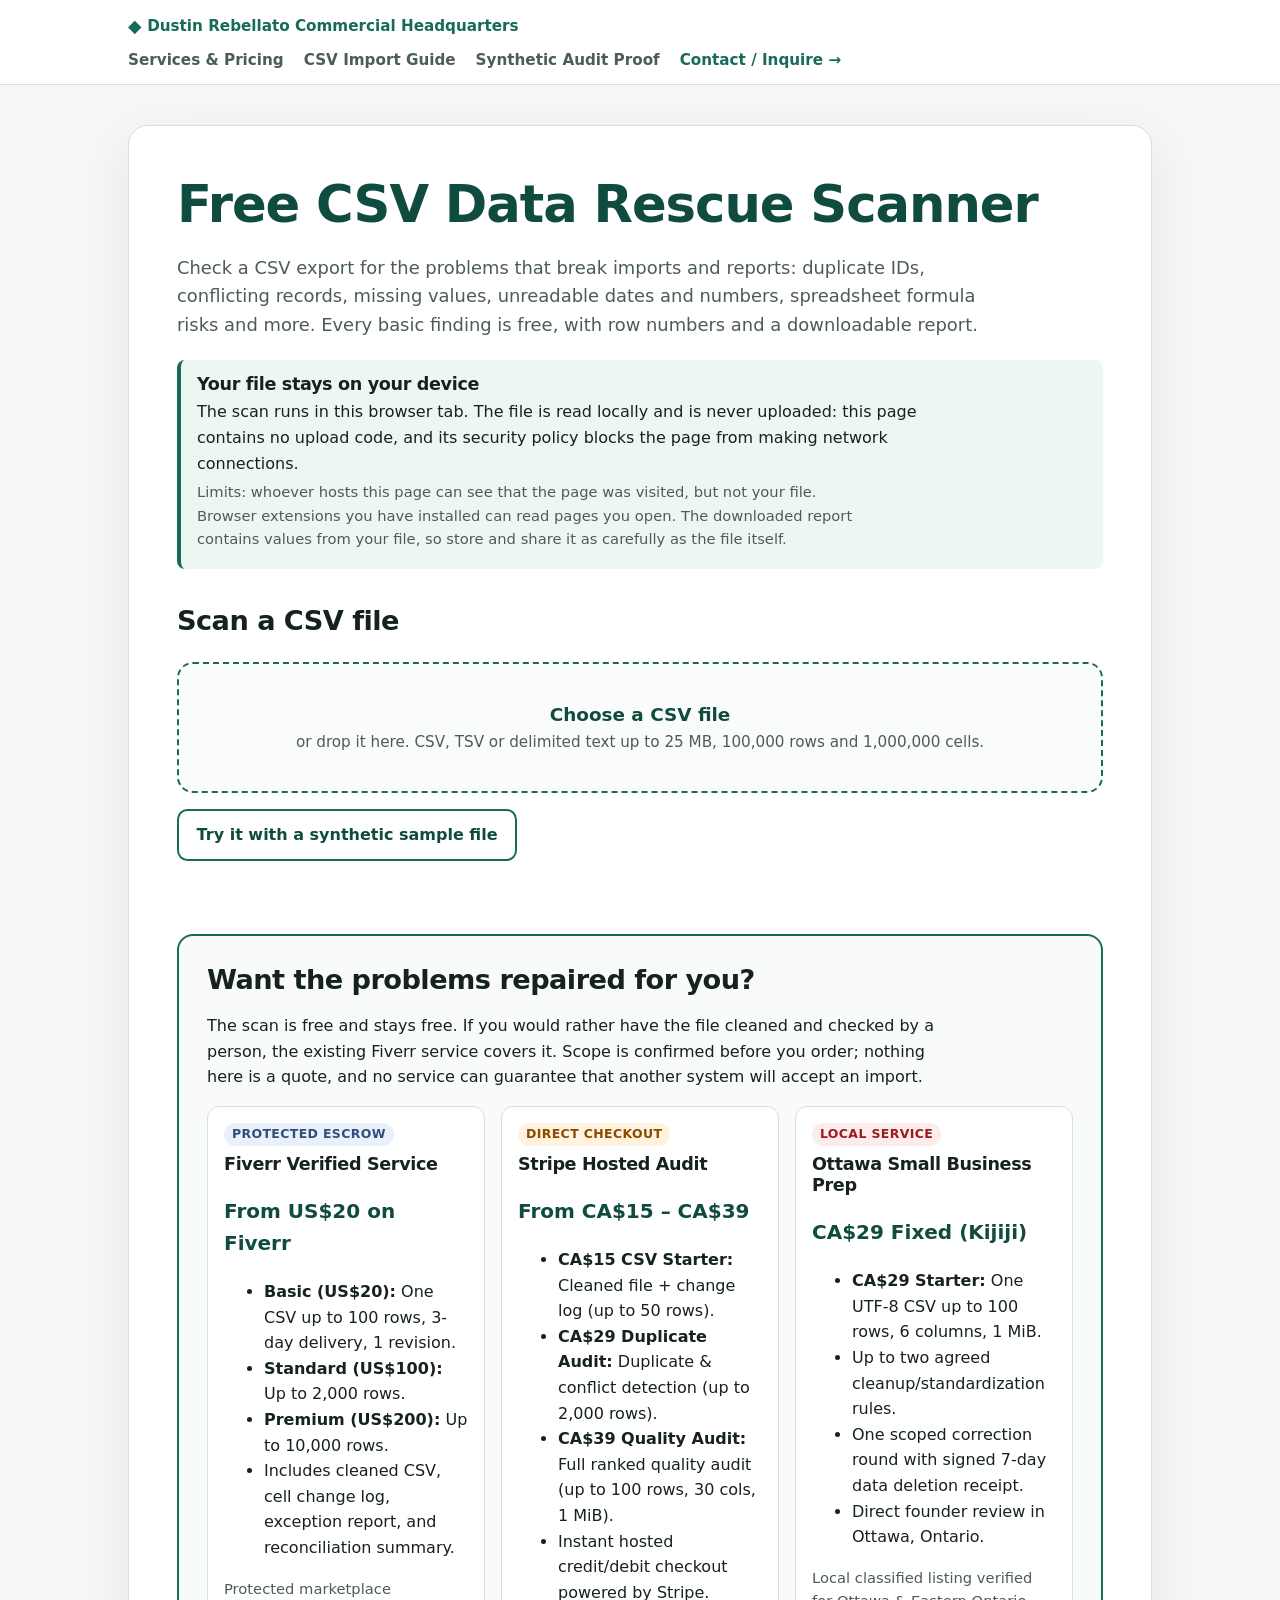
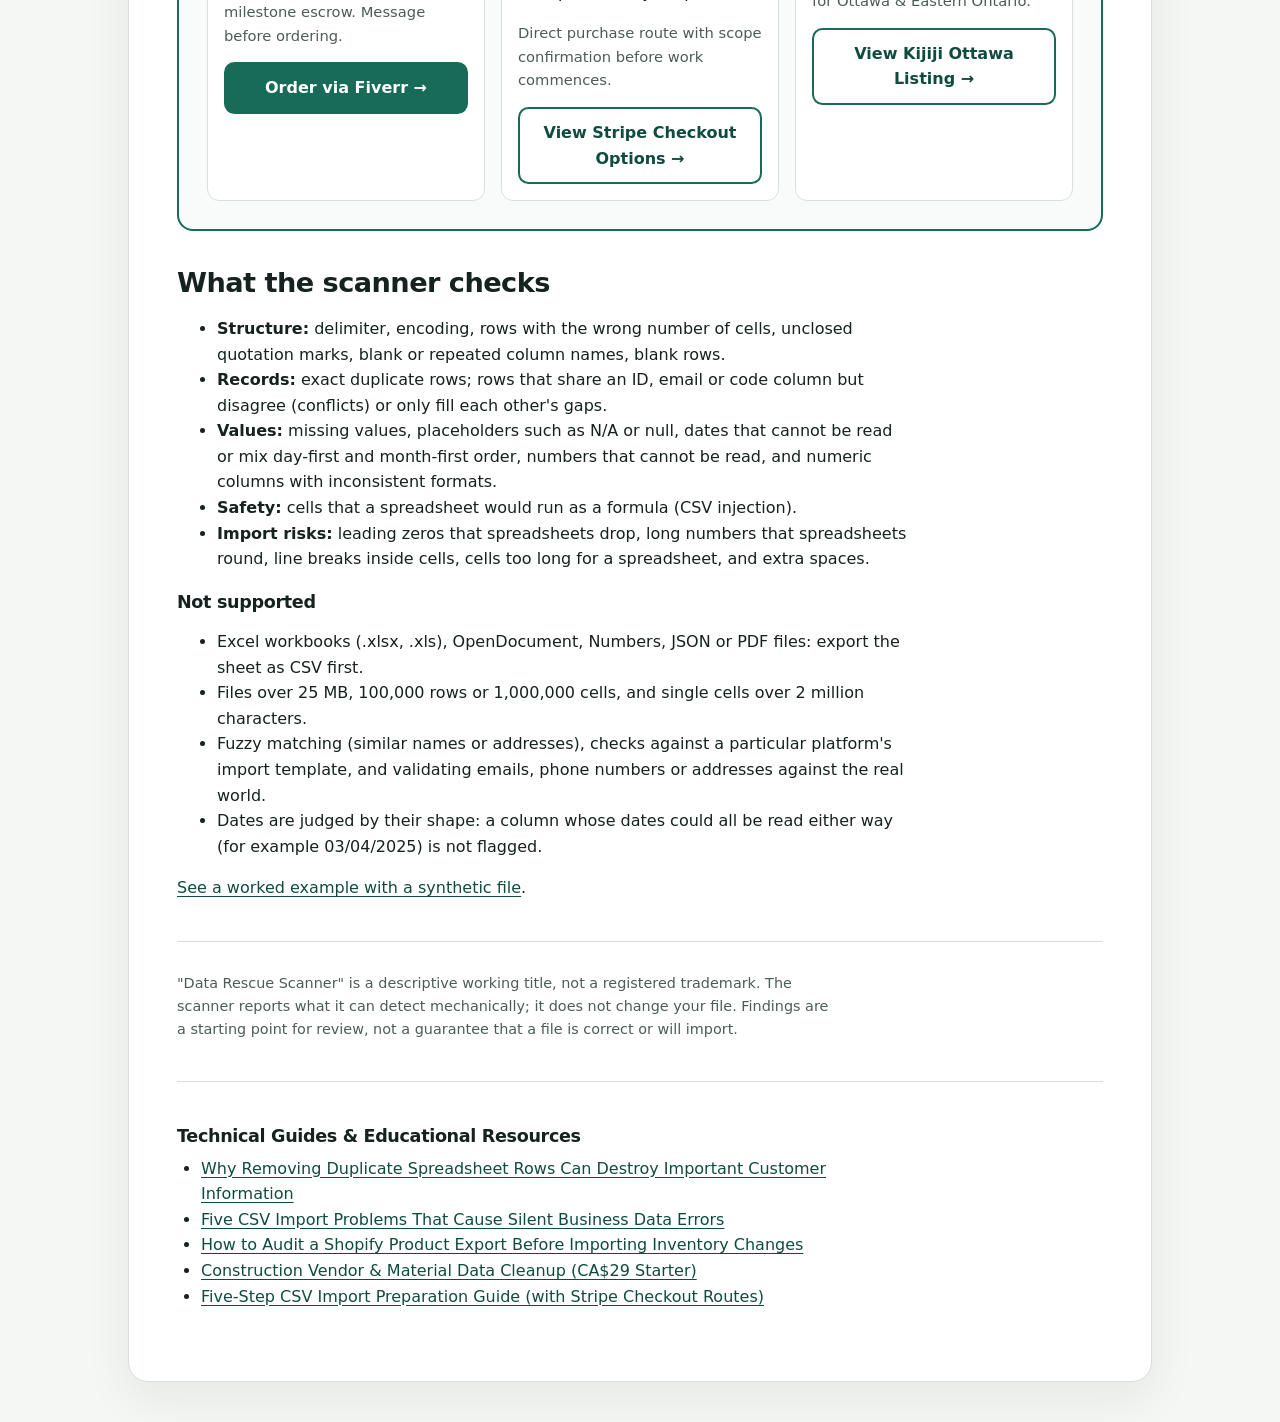
==== commit 8176ca5d: "Sprint 006: Add contractor and multi-channel conversion routes to scanner - Add contractor landing p" ====
--- a/scanner/index.html
+++ b/scanner/index.html
@@ -236,6 +236,7 @@
       <li><a href="../articles/duplicate-removal-risks.html">Why Removing Duplicate Spreadsheet Rows Can Destroy Important Customer Information</a></li>
       <li><a href="../articles/five-csv-import-problems.html">Five CSV Import Problems That Cause Silent Business Data Errors</a></li>
       <li><a href="../articles/shopify-inventory-audit.html">How to Audit a Shopify Product Export Before Importing Inventory Changes</a></li>
+      <li><a href="../contractors.html">Construction Vendor &amp; Material Data Cleanup (CA$29 Starter)</a></li>
       <li><a href="../csv-import-guide.html">Five-Step CSV Import Preparation Guide (with Stripe Checkout Routes)</a></li>
     </ul>
   </section>
@@ -768,7 +769,10 @@
   }
 
   var PURCHASE = {
-    fiverr: 'https://www.fiverr.com/dustinrebellato/clean-standardise-and-flag-your-spreadsheet-with-a-verified-report'
+    website: 'https://dustyknucks666-droid.github.io/obsidian-csv-cleaning-starter/',
+    fiverr: 'https://www.fiverr.com/dustinrebellato/clean-standardise-and-flag-your-spreadsheet-with-a-verified-report',
+    stripe: 'https://dustyknucks666-droid.github.io/obsidian-csv-cleaning-starter/#services',
+    contractor: 'https://dustyknucks666-droid.github.io/obsidian-csv-cleaning-starter/contractors.html'
   };
 
   function buildMarkdownReport(result, generatedAt) {
@@ -847,9 +851,14 @@
     lines.push('- It does not do fuzzy matching, check a platform import template, or verify emails, phone numbers or addresses.');
     lines.push('- A date column is only judged when at least one value proves the day or month order.');
     lines.push('');
-    lines.push('## Optional paid repair');
-    lines.push('');
-    lines.push('- One CSV, cleaned and checked, from US$20 for up to 100 rows: ' + PURCHASE.fiverr);
+    lines.push('## Optional paid repair & verification services');
+    lines.push('');
+    lines.push('If you prefer to have your spreadsheet professionally cleaned, validated, and deduplicated:');
+    lines.push('');
+    lines.push('1. **Fiverr Verified Service (from US$20 for up to 100 rows):** Protected marketplace milestone escrow: ' + PURCHASE.fiverr);
+    lines.push('2. **Direct Stripe-Hosted Checkout (CA$15 to CA$39):** Instant checkout for CSV starters and quality audits: ' + PURCHASE.stripe);
+    lines.push('3. **Contractor & Trade Data Cleanup (CA$29 fixed):** Bounded supplier and material CSV cleanup for trades: ' + PURCHASE.contractor);
+    lines.push('4. **Commercial Headquarters & Synthetic Proof:** ' + PURCHASE.website);
     lines.push('');
     lines.push('Scope is confirmed before ordering. No service can guarantee that another system will accept an import.');
     return lines.join('\n') + '\n';
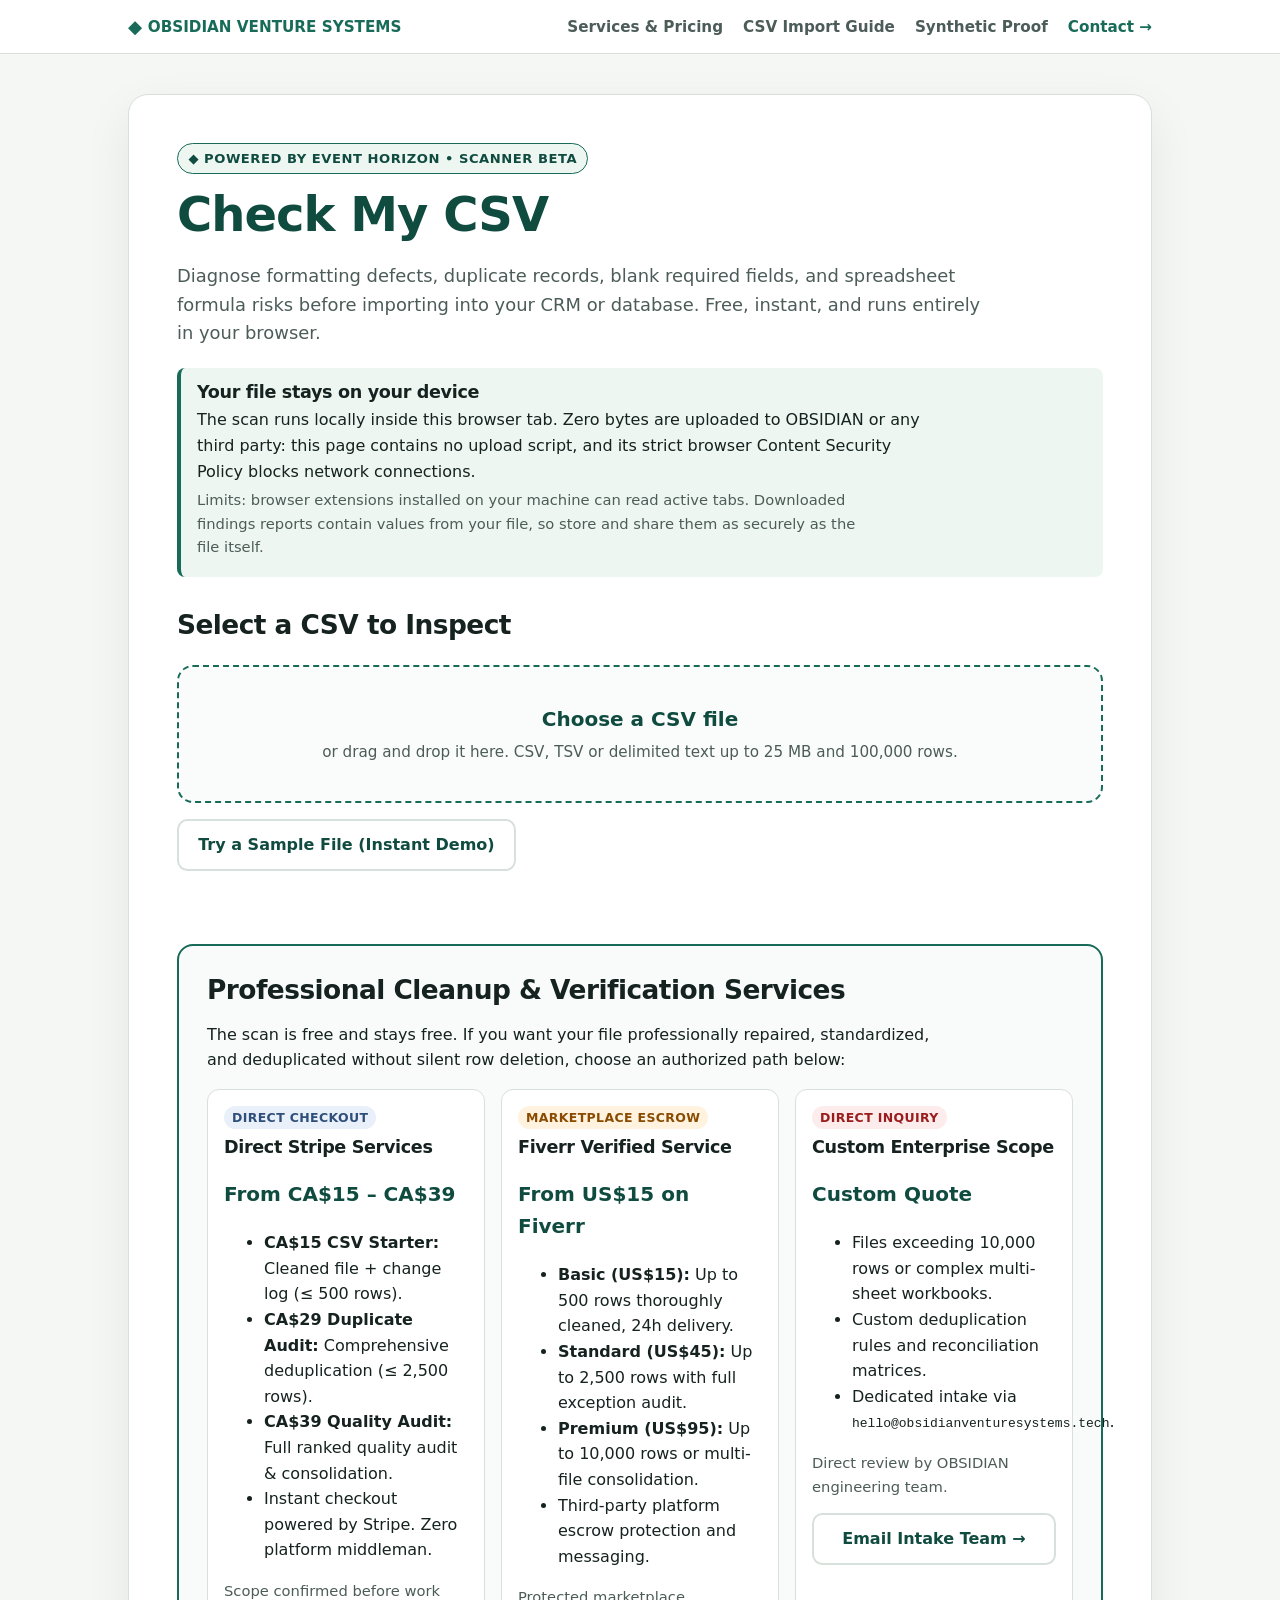
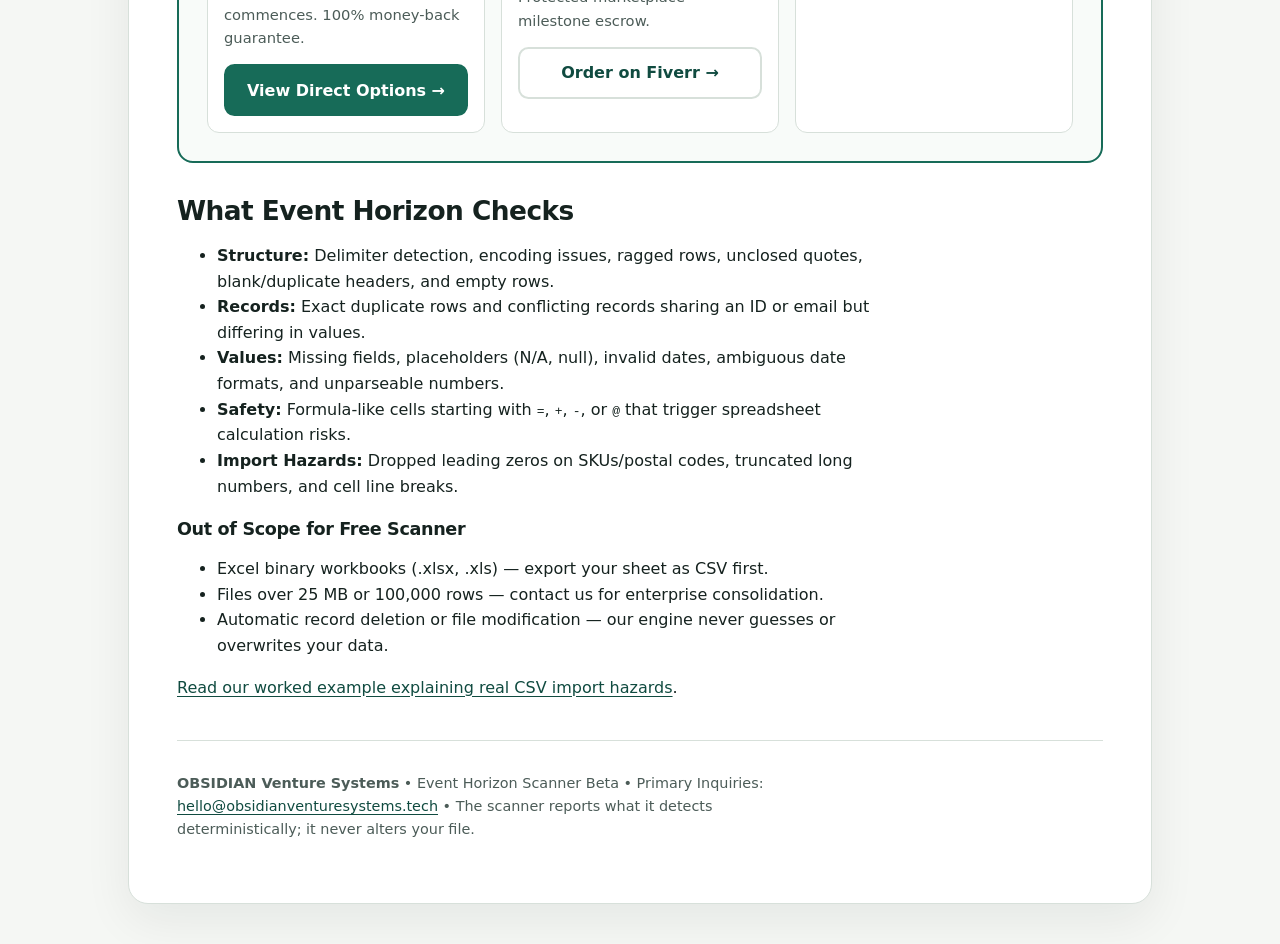
==== commit b30f2a29: "Mission 262: Scanner traffic acquisition, attribution system, and homepage integration - Expose 'Che" ====
--- a/scanner/index.html
+++ b/scanner/index.html
@@ -1,1059 +1,1152 @@
-<!doctype html>
-<html lang="en">
-<head>
-  <meta charset="utf-8">
-  <meta name="viewport" content="width=device-width, initial-scale=1">
-  <meta http-equiv="Content-Security-Policy" content="default-src 'none'; script-src 'unsafe-inline'; style-src 'unsafe-inline'; img-src data: blob:; connect-src 'none'; form-action 'none'; base-uri 'none'; frame-src 'none'; object-src 'none'">
-  <meta name="referrer" content="no-referrer">
-  <meta name="description" content="Free CSV checker that runs entirely in your browser. Find duplicate IDs, conflicting records, missing values, unreadable dates and numbers, spreadsheet formula risks and import problems, then download a report.">
-  <meta name="theme-color" content="#f5f7f4">
-    <link rel="canonical" href="https://dustyknucks666-droid.github.io/obsidian-csv-cleaning-starter/scanner/">
-  <meta property="og:title" content="Free CSV Data Rescue Scanner — In-Browser Spreadsheet Check">
-  <meta property="og:description" content="Check a CSV export locally in your browser for duplicate IDs, conflicting records, date errors, and formatting risks with zero data uploads.">
-  <meta property="og:url" content="https://dustyknucks666-droid.github.io/obsidian-csv-cleaning-starter/scanner/">
-  <meta property="og:type" content="website">
-  <meta property="og:image" content="https://dustyknucks666-droid.github.io/obsidian-csv-cleaning-starter/showcase/media/promo-thumbnail.png">
-  <meta name="twitter:card" content="summary_large_image">
-  <meta name="twitter:title" content="Free CSV Data Rescue Scanner">
-  <meta name="twitter:description" content="Local, in-browser CSV diagnostic tool for spreadsheets and imports.">
-  <meta name="twitter:image" content="https://dustyknucks666-droid.github.io/obsidian-csv-cleaning-starter/showcase/media/promo-thumbnail.png">
-  <title>Free CSV Data Rescue Scanner - check a CSV for import problems in your browser</title>
-  <style>
-:root {
-  color-scheme: light;
-  --ink: #15221f;
-  --muted: #4c5c58;
-  --paper: #f5f7f4;
-  --card: #ffffff;
-  --accent: #176b58;
-  --accent-dark: #104b40;
-  --line: #d7e0da;
-  --high: #9b1c1c;
-  --high-bg: #fdecec;
-  --medium: #8a4b00;
-  --medium-bg: #fff3df;
-  --low: #2f4f7a;
-  --low-bg: #e9f0fa;
-  font-family: system-ui, -apple-system, "Segoe UI", sans-serif;
-}
-* { box-sizing: border-box; }
-body { margin: 0; background: var(--paper); color: var(--ink); line-height: 1.6; }
-.skip-link { position: absolute; left: -9999px; top: 0; padding: .7rem 1rem; background: var(--card); color: var(--ink); z-index: 2; }
-.skip-link:focus { left: .75rem; top: .75rem; }
-.page { width: min(100% - 1.5rem, 64rem); margin: clamp(.75rem, 4vw, 2.5rem) auto; padding: clamp(1rem, 4vw, 3rem); background: var(--card); border: 1px solid var(--line); border-radius: 1.25rem; box-shadow: 0 1rem 3rem rgb(21 34 31 / 7%); }
-h1, h2, h3 { line-height: 1.2; letter-spacing: -.02em; }
-h1 { color: var(--accent-dark); font-size: clamp(1.9rem, 7vw, 3.2rem); margin: 0 0 .5rem; }
-h2 { margin: 2.25rem 0 .75rem; font-size: clamp(1.3rem, 4vw, 1.7rem); }
-h3 { margin: 1.25rem 0 .5rem; font-size: 1.1rem; }
-p, ul, ol { max-width: 72ch; }
-a { color: var(--accent-dark); text-underline-offset: .18em; }
-a:focus-visible, button:focus-visible, summary:focus-visible, .file-input:focus-visible + .drop { outline: 3px solid #d58c18; outline-offset: 3px; }
-.lede { font-size: 1.12rem; color: var(--muted); }
-.privacy { border-left: 4px solid var(--accent); background: #eef6f2; padding: .9rem 1rem; border-radius: .5rem; margin: 1.25rem 0; }
-.privacy h2 { margin: 0 0 .25rem; font-size: 1.1rem; }
-.privacy p { margin: .25rem 0; }
-.picker { margin: 1.5rem 0 .5rem; position: relative; }
-.file-input { position: absolute; width: 1px; height: 1px; opacity: 0; overflow: hidden; }
-.drop { display: block; border: 2px dashed var(--accent); border-radius: 1rem; padding: clamp(1.25rem, 5vw, 2.25rem); text-align: center; cursor: pointer; background: #fafcfb; }
-.drop.dragging { background: #e6f2ed; }
-.drop strong { display: block; font-size: 1.15rem; color: var(--accent-dark); }
-.drop span { color: var(--muted); font-size: .95rem; }
-.actions { display: flex; flex-wrap: wrap; gap: .75rem; margin: 1rem 0; align-items: center; }
-button, .button { display: inline-flex; align-items: center; justify-content: center; min-height: 2.9rem; padding: .7rem 1.1rem; border-radius: .65rem; border: 2px solid var(--accent); background: var(--accent); color: #fff; font: inherit; font-weight: 650; text-decoration: none; cursor: pointer; text-align: center; }
-button.secondary, .button.secondary { background: #fff; color: var(--accent-dark); }
-button:hover, .button:hover { background: var(--accent-dark); border-color: var(--accent-dark); color: #fff; }
-#status { min-height: 1.6rem; font-weight: 600; }
-#status.error { color: var(--high); }
-.summary { display: grid; grid-template-columns: repeat(auto-fit, minmax(9rem, 1fr)); gap: .75rem; margin: 1rem 0; padding: 0; list-style: none; max-width: none; }
-.summary li { border: 1px solid var(--line); border-radius: .75rem; padding: .75rem; background: #fbfcfb; overflow-wrap: anywhere; }
-.summary b { display: block; font-size: 1.35rem; }
-.summary span { color: var(--muted); font-size: .9rem; }
-.sev { display: inline-block; font-size: .78rem; font-weight: 700; padding: .1rem .5rem; border-radius: 999px; text-transform: uppercase; letter-spacing: .03em; vertical-align: middle; }
-.sev.high { color: var(--high); background: var(--high-bg); }
-.sev.medium { color: var(--medium); background: var(--medium-bg); }
-.sev.low { color: var(--low); background: var(--low-bg); }
-details.finding { border: 1px solid var(--line); border-radius: .75rem; margin: .65rem 0; background: #fff; }
-details.finding > summary { cursor: pointer; padding: .8rem 1rem; font-weight: 650; }
-details.finding .body { padding: 0 1rem 1rem; }
-.table-wrap { overflow-x: auto; max-width: 100%; border: 1px solid var(--line); border-radius: .5rem; }
-table { border-collapse: collapse; width: 100%; font-size: .92rem; }
-caption { text-align: left; padding: .4rem .6rem; color: var(--muted); }
-th, td { text-align: left; padding: .45rem .6rem; border-bottom: 1px solid var(--line); vertical-align: top; }
-th { background: #f0f4f1; }
-td.value { font-family: ui-monospace, Consolas, monospace; overflow-wrap: anywhere; max-width: 22rem; }
-.note { color: var(--muted); font-size: .92rem; }
-.offer { border: 2px solid var(--accent); border-radius: 1rem; padding: clamp(1rem, 4vw, 1.75rem); margin: 2rem 0; background: #f8fbf9; }
-.offer > h2 { margin-top: 0; }
-.offer-grid { display: grid; grid-template-columns: repeat(auto-fit, minmax(15rem, 1fr)); gap: 1rem; }
-.offer-card { background: #fff; border: 1px solid var(--line); border-radius: .75rem; padding: 1rem; }
-.offer-card h3 { margin-top: 0; }
-.price { font-size: 1.25rem; font-weight: 750; color: var(--accent-dark); }
-footer { margin-top: 2.5rem; padding-top: 1rem; border-top: 1px solid var(--line); color: var(--muted); font-size: .9rem; }
-[hidden] { display: none !important; }
-@media (max-width: 30rem) {
-  .actions { flex-direction: column; align-items: stretch; }
-  th, td { padding: .4rem .45rem; }
-}
-  </style>
-</head>
-<body>
-<a class="skip-link" href="#scan">Skip to the scanner</a>
-<div style="background:var(--card); border-bottom:1px solid var(--line); padding:0.75rem 1rem; font-size:0.95rem;">
-  <div style="max-width:64rem; margin:0 auto; display:flex; justify-content:space-between; align-items:center; flex-wrap:wrap; gap:0.5rem;">
-    <a href="../index.html" style="color:var(--accent); font-weight:700; text-decoration:none; display:inline-flex; align-items:center; gap:0.35rem;">
-      <span style="font-size:1.1rem;">&#9670;</span> Dustin Rebellato Commercial Headquarters
-    </a>
-    <div style="display:flex; gap:1.25rem; flex-wrap:wrap;">
-      <a href="../index.html#services" style="color:var(--muted); text-decoration:none; font-weight:550;">Services &amp; Pricing</a>
-      <a href="../csv-import-guide.html" style="color:var(--muted); text-decoration:none; font-weight:550;">CSV Import Guide</a>
-      <a href="../showcase/" style="color:var(--muted); text-decoration:none; font-weight:550;">Synthetic Audit Proof</a>
-      <a href="../index.html#contact" style="color:var(--accent); text-decoration:none; font-weight:600;">Contact / Inquire &rarr;</a>
-    </div>
-  </div>
-</div>
-
-<main class="page" id="top">
-  <h1>Free CSV Data Rescue Scanner</h1>
-  <p class="lede">Check a CSV export for the problems that break imports and reports: duplicate IDs, conflicting records, missing values, unreadable dates and numbers, spreadsheet formula risks and more. Every basic finding is free, with row numbers and a downloadable report.</p>
-
-  <section class="privacy" aria-labelledby="privacy-title">
-    <h2 id="privacy-title">Your file stays on your device</h2>
-    <p>The scan runs in this browser tab. The file is read locally and is never uploaded: this page contains no upload code, and its security policy blocks the page from making network connections.</p>
-    <p class="note">Limits: whoever hosts this page can see that the page was visited, but not your file. Browser extensions you have installed can read pages you open. The downloaded report contains values from your file, so store and share it as carefully as the file itself.</p>
-  </section>
-
-  <section id="scan" aria-labelledby="scan-title">
-    <h2 id="scan-title">Scan a CSV file</h2>
-    <div class="picker">
-      <input class="file-input" type="file" id="file" accept=".csv,.tsv,.txt,text/csv,text/tab-separated-values,text/plain" aria-describedby="file-help">
-      <label class="drop" id="drop" for="file">
-        <strong>Choose a CSV file</strong>
-        <span id="file-help">or drop it here. CSV, TSV or delimited text up to 25 MB, 100,000 rows and 1,000,000 cells.</span>
-      </label>
-    </div>
-    <div class="actions">
-      <button type="button" class="secondary" id="sample">Try it with a synthetic sample file</button>
-    </div>
-    <p id="status" role="status" aria-live="polite"></p>
-  </section>
-
-  <section id="results" aria-labelledby="results-title" hidden>
-    <h2 id="results-title" tabindex="-1">Results</h2>
-    <ul class="summary" id="summary"></ul>
-        <div style="background:#eef6f2; border:1px solid var(--accent); border-radius:0.75rem; padding:1.25rem; margin:1.5rem 0;">
-      <h3 style="margin-top:0; color:var(--accent-dark); font-size:1.15rem;">What happens when you find conflicting records?</h3>
-      <p style="margin-bottom:0.75rem; font-size:0.95rem; color:var(--ink);">
-        Standard Excel deduplication permanently deletes conflicting rows. Our non-destructive protocol retains 100% of rows in a verified master while logging every conflicting attribute in an exception report.
-      </p>
-      <a href="../showcase/" class="button secondary" style="min-height:2.4rem; padding:0.4rem 0.9rem; font-size:0.9rem;">Watch 60-Second Video Demonstration &rarr;</a>
-      <a href="#repair" class="button" style="min-height:2.4rem; padding:0.4rem 0.9rem; font-size:0.9rem; margin-left:0.5rem;">See Repair Packages &darr;</a>
-    </div>
-
-    <div class="actions">
-      <button type="button" id="download-report">Download report (.md)</button>
-      <button type="button" class="secondary" id="download-csv">Download findings (.csv)</button>
-    </div>
-    <p class="note" id="notes"></p>
-    <h3>What the scan found</h3>
-    <div id="findings"></div>
-    <h3>Column profile</h3>
-    <div class="table-wrap"><table id="columns-table"><caption>How each column was read</caption><thead><tr><th scope="col">Column</th><th scope="col">Read as</th><th scope="col">Filled</th><th scope="col">Empty</th><th scope="col">Findings</th></tr></thead><tbody></tbody></table></div>
-  </section>
-
-  <section class="offer" id="repair" aria-labelledby="repair-title">
-    <h2 id="repair-title">Want the problems repaired for you?</h2>
-    <p>The scan is free and stays free. If you would rather have the file cleaned and checked by a person, the existing Fiverr service covers it. Scope is confirmed before you order; nothing here is a quote, and no service can guarantee that another system will accept an import.</p>
-    <div class="offer-grid">
-            <article class="offer-card">
-        <span class="sev low" style="margin-bottom:0.5rem;">Protected Escrow</span>
-        <h3>Fiverr Verified Service</h3>
-        <p class="price">From US$20 on Fiverr</p>
-        <ul>
-          <li><strong>Basic (US$20):</strong> One CSV up to 100 rows, 3-day delivery, 1 revision.</li>
-          <li><strong>Standard (US$100):</strong> Up to 2,000 rows.</li>
-          <li><strong>Premium (US$200):</strong> Up to 10,000 rows.</li>
-          <li>Includes cleaned CSV, cell change log, exception report, and reconciliation summary.</li>
-        </ul>
-        <p class="note">Protected marketplace milestone escrow. Message before ordering.</p>
-        <a class="button" id="buy-fiverr" href="https://www.fiverr.com/dustinrebellato/clean-standardise-and-flag-your-spreadsheet-with-a-verified-report" rel="noopener noreferrer" target="_blank" style="width:100%;">Order via Fiverr &rarr;</a>
-      </article>
-
-      <article class="offer-card">
-        <span class="sev medium" style="margin-bottom:0.5rem;">Direct Checkout</span>
-        <h3>Stripe Hosted Audit</h3>
-        <p class="price">From CA$15 &ndash; CA$39</p>
-        <ul>
-          <li><strong>CA$15 CSV Starter:</strong> Cleaned file + change log (up to 50 rows).</li>
-          <li><strong>CA$29 Duplicate Audit:</strong> Duplicate &amp; conflict detection (up to 2,000 rows).</li>
-          <li><strong>CA$39 Quality Audit:</strong> Full ranked quality audit (up to 100 rows, 30 cols, 1 MiB).</li>
-          <li>Instant hosted credit/debit checkout powered by Stripe.</li>
-        </ul>
-        <p class="note">Direct purchase route with scope confirmation before work commences.</p>
-        <a class="button secondary" href="../index.html#services" style="width:100%; border-color:var(--accent);">View Stripe Checkout Options &rarr;</a>
-      </article>
-
-      <article class="offer-card">
-        <span class="sev high" style="margin-bottom:0.5rem;">Local Service</span>
-        <h3>Ottawa Small Business Prep</h3>
-        <p class="price">CA$29 Fixed (Kijiji)</p>
-        <ul>
-          <li><strong>CA$29 Starter:</strong> One UTF-8 CSV up to 100 rows, 6 columns, 1 MiB.</li>
-          <li>Up to two agreed cleanup/standardization rules.</li>
-          <li>One scoped correction round with signed 7-day data deletion receipt.</li>
-          <li>Direct founder review in Ottawa, Ontario.</li>
-        </ul>
-        <p class="note">Local classified listing verified for Ottawa &amp; Eastern Ontario.</p>
-        <a class="button secondary" href="https://www.kijiji.ca/v-buy-sell-other/ottawa/excel-&-csv-cleanup-duplicates-formatting-&-import-problems/1745182098" rel="noopener noreferrer" target="_blank" style="width:100%;">View Kijiji Ottawa Listing &rarr;</a>
-      </article>
-    </div>
-  </section>
-
-  <section aria-labelledby="checks-title">
-    <h2 id="checks-title">What the scanner checks</h2>
-    <ul>
-      <li><strong>Structure:</strong> delimiter, encoding, rows with the wrong number of cells, unclosed quotation marks, blank or repeated column names, blank rows.</li>
-      <li><strong>Records:</strong> exact duplicate rows; rows that share an ID, email or code column but disagree (conflicts) or only fill each other's gaps.</li>
-      <li><strong>Values:</strong> missing values, placeholders such as N/A or null, dates that cannot be read or mix day-first and month-first order, numbers that cannot be read, and numeric columns with inconsistent formats.</li>
-      <li><strong>Safety:</strong> cells that a spreadsheet would run as a formula (CSV injection).</li>
-      <li><strong>Import risks:</strong> leading zeros that spreadsheets drop, long numbers that spreadsheets round, line breaks inside cells, cells too long for a spreadsheet, and extra spaces.</li>
-    </ul>
-    <h3>Not supported</h3>
-    <ul>
-      <li>Excel workbooks (.xlsx, .xls), OpenDocument, Numbers, JSON or PDF files: export the sheet as CSV first.</li>
-      <li>Files over 25 MB, 100,000 rows or 1,000,000 cells, and single cells over 2 million characters.</li>
-      <li>Fuzzy matching (similar names or addresses), checks against a particular platform's import template, and validating emails, phone numbers or addresses against the real world.</li>
-      <li>Dates are judged by their shape: a column whose dates could all be read either way (for example 03/04/2025) is not flagged.</li>
-    </ul>
-    <p><a href="csv-import-problems.html">See a worked example with a synthetic file</a>.</p>
-  </section>
-
-  <footer>
-    <p>"Data Rescue Scanner" is a descriptive working title, not a registered trademark. The scanner reports what it can detect mechanically; it does not change your file. Findings are a starting point for review, not a guarantee that a file is correct or will import.</p>
-  </footer>
-  <section style="margin-top:2.5rem; border-top:1px solid var(--line); padding-top:1.5rem;">
-    <h3>Technical Guides &amp; Educational Resources</h3>
-    <ul style="margin:0.5rem 0 1.5rem; padding-left:1.5rem;">
-      <li><a href="../articles/duplicate-removal-risks.html">Why Removing Duplicate Spreadsheet Rows Can Destroy Important Customer Information</a></li>
-      <li><a href="../articles/five-csv-import-problems.html">Five CSV Import Problems That Cause Silent Business Data Errors</a></li>
-      <li><a href="../articles/shopify-inventory-audit.html">How to Audit a Shopify Product Export Before Importing Inventory Changes</a></li>
-      <li><a href="../contractors.html">Construction Vendor &amp; Material Data Cleanup (CA$29 Starter)</a></li>
-      <li><a href="../csv-import-guide.html">Five-Step CSV Import Preparation Guide (with Stripe Checkout Routes)</a></li>
-    </ul>
-  </section>
-
-</main>
-
-<script type="text/csv" id="sample-csv">
-product_id,title,price,stock,launch_date,barcode,notes
-P-1001,Canvas tote bag,$24.00,12,03/04/2025,00123456,
-P-1002,Ceramic mug ,18.5,40,15/04/2025,04012345,Gift box
-P-1003,Linen napkins (set of 4),N/A,7,21/04/2025,012000,
-P-1004,,32,,30/04/2025,05011111,Needs photo
-P-1002,Ceramic mug,19.5,40,15/04/2025,04012345,Gift box
-P-1005,Beeswax candle,12,25,2025-05-02,1234567890123456789,=SUM(A1:A9)
-P-1006,Wool throw,89,3,31/13/2025,07000000,"Ships in two
-parcels"
-P-1007,Cotton apron,twenty,9,05/05/2025,08000000,@restock
-P-1008,Recycled notebook,6.75,60,06/05/2025,09000000
-P-1008,Recycled notebook,6.75,60,06/05/2025,09000000,
-P-1009,Glass carafe,27,,07/05/2025,,
-</script>
-
-<script id="scanner-core">
-var DataRescueScanner = (function () {
-  'use strict';
-
-  var LIMITS = { bytes: 25 * 1024 * 1024, rows: 100000, cells: 1000000, cellChars: 2 * 1024 * 1024 };
-  var STORE_CAP = 5000;
-  var MONEY = /^\s*-?\s*[$\u20ac\u00a3]?\s*(?:\d{1,3}(?:,\d{3})+|\d+)(?:\.\d+)?\s*%?\s*$/;
-  var ISO_DATE = /^\s*\d{4}[-\/]\d{1,2}[-\/]\d{1,2}\s*$/;
-  var SLASH_DATE = /^\s*\d{1,2}[-\/]\d{1,2}[-\/]\d{2,4}\s*$/;
-  var SLASH_PARTS = /^\s*(\d{1,2})\s*[-\/]\s*(\d{1,2})\s*[-\/]\s*(\d{2,4})\s*$/;
-  var NULLISH = { 'n/a': 1, 'na': 1, 'null': 1, 'none': 1, '-': 1, '--': 1 };
-  var KEY_NAME = /(^|[_ ])(id|email|e-mail|code)$/;
-  var LEADERS = '=+-@\t\r';
-  var DELIMITERS = [',', ';', '\t', '|'];
-  var DELIMITER_NAMES = { ',': 'comma', ';': 'semicolon', '\t': 'tab', '|': 'pipe' };
-  var SPREADSHEET_CELL_LIMIT = 32767;
-
-  // [severity, title, why it matters, what to do]
-  var TYPES = {
-    'unclosed-quote': ['high', 'Unclosed quotation mark', 'Everything after an unclosed quotation mark is read as one cell, which can swallow the rest of the file during an import.', 'Open the file in a text editor at that row and close or remove the stray quotation mark.'],
-    'ragged-row': ['high', 'Row with the wrong number of cells', 'Values shift into the wrong columns, usually because of a stray delimiter or quotation mark.', 'Check the row for an extra or missing delimiter, or a value containing the delimiter that is not quoted.'],
-    'blank-header': ['high', 'Column with no name', 'Import tools map columns by name, so an unnamed column is usually ignored or rejected.', 'Give the column a name, or delete it if it is empty.'],
-    'duplicate-header': ['high', 'Repeated column name', 'Import tools map columns by name, so a repeated name can silently drop or overwrite one of the columns.', 'Rename one copy so that every column name is unique.'],
-    'encoding-damaged': ['high', 'Unreadable characters', 'Some characters could not be decoded and will appear as replacement symbols after import.', 'Re-export the file as CSV UTF-8 from the original system.'],
-    'formula-like': ['high', 'Spreadsheet formula risk', 'A cell starting with =, +, - or @ can run as a formula when the file is opened in a spreadsheet (CSV injection).', 'Treat the file with care. Remove the leading character, or prefix the cell with an apostrophe before opening the file in a spreadsheet.'],
-    'conflicting-record': ['high', 'Same identifier, different details', 'Two rows share an identifier but disagree on other fields, so an import may keep the wrong one or overwrite the right one.', 'Decide which row is correct for each identifier before importing.'],
-    'unparseable-date': ['high', 'Date that cannot be read', 'The value looks like a date but is not a real calendar date (for example month 13), so it may be rejected or misread.', 'Correct the date in the source system and re-export.'],
-    'unparseable-number': ['high', 'Number that cannot be read', 'The value looks numeric but cannot be read as a number.', 'Correct the value so that it is a plain number.'],
-    'duplicate-row': ['medium', 'Exact duplicate row', 'Importing both copies can double-count stock, orders or contacts.', 'Remove the extra copy if it is not intentional.'],
-    'complementary-record': ['medium', 'Same identifier split across rows', 'The rows do not contradict each other, but one is missing values that the other has.', 'Merge them into one complete row if they describe the same record.'],
-    'ambiguous-format': ['medium', 'Dates that could be day-first or month-first', 'The column contains dates that can only be day-first and others that can only be month-first, so no single reading is safe.', 'Confirm the date order with whoever produced the file and convert the column to YYYY-MM-DD.'],
-    'ambiguous-value': ['medium', 'Inconsistent value in a numeric column', 'Most values in the column are numbers, but this one is text or uses a different format, so an import may reject it or read it as zero.', 'Make every value in the column a plain number, or leave the cell empty.'],
-    'leading-zero': ['medium', 'Leading zeros at risk', 'Spreadsheets and number conversions drop leading zeros, which breaks barcodes, postcodes, account numbers and SKUs.', 'Keep the column as text when opening or importing the file.'],
-    'long-number': ['medium', 'Long number that spreadsheets round', 'Spreadsheets keep only 15 significant digits, so longer numbers are silently changed or shown in scientific notation.', 'Keep the column as text when opening or importing the file.'],
-    'very-long-cell': ['medium', 'Cell longer than spreadsheets allow', 'Spreadsheets hold at most 32,767 characters per cell and cut off the rest.', 'Shorten the value or keep the file out of spreadsheet software.'],
-    'missing-value': ['medium', 'Missing value', 'Required fields that are empty are a common reason for rejected or incomplete imports.', 'Fill the values that your import requires; leave optional ones empty.'],
-    'null-like': ['low', 'Placeholder instead of an empty value', 'Text such as N/A, null or a dash is imported as text, not as an empty value.', 'Replace placeholders with empty cells if the target system expects blanks.'],
-    'line-break': ['low', 'Line break inside a cell', 'Quoted line breaks are valid CSV, but some import tools and scripts split the row at the line break.', 'Check that your import tool accepts multi-line cells, or replace the line break with a space.'],
-    'whitespace': ['low', 'Extra spaces', 'Leading, trailing or doubled spaces make identical values look different, which breaks matching and de-duplication.', 'Trim the spaces.'],
-    'header-whitespace': ['low', 'Extra spaces in a column name', 'A column name with extra spaces may not match the name an import expects.', 'Trim the column name.'],
-    'blank-row': ['low', 'Blank row', 'Blank rows are skipped by this scan and may be rejected or imported as empty records elsewhere.', 'Delete the blank rows.'],
-    'encoding-fallback': ['low', 'File is not UTF-8', 'Many import tools expect UTF-8; accented letters and symbols in other encodings can turn into the wrong characters.', 'Re-export as CSV UTF-8 and check accented letters and symbols.']
-  };
-  var TYPE_ORDER = Object.keys(TYPES);
-  var SEVERITY_RANK = { high: 0, medium: 1, low: 2 };
-
-  function ScanError(code, message) {
-    var error = new Error(message);
-    error.code = code;
-    return error;
-  }
-
-  function collapse(text) {
-    return String(text == null ? '' : text).replace(/\u00a0/g, ' ').replace(/[ \t]+/g, ' ').trim();
-  }
-
-  function looksLikeKey(header) {
-    var name = collapse(header).toLowerCase();
-    return KEY_NAME.test(name) || name === 'email' || name === 'id' || name === 'member id' || name === 'member_id';
-  }
-
-  function pad(number, width) {
-    var text = String(number);
-    while (text.length < width) { text = '0' + text; }
-    return text;
-  }
-
-  function calendarDate(year, month, day) {
-    if (year < 1 || month < 1 || month > 12 || day < 1) { return null; }
-    var leap = (year % 4 === 0 && year % 100 !== 0) || year % 400 === 0;
-    var days = [31, leap ? 29 : 28, 31, 30, 31, 30, 31, 31, 30, 31, 30, 31][month - 1];
-    if (day > days) { return null; }
-    return pad(year, 4) + '-' + pad(month, 2) + '-' + pad(day, 2);
-  }
-
-  function parseIso(text) {
-    var match = /^(\d{4})([-\/])(\d{1,2})\2(\d{1,2})$/.exec(text);
-    return match ? calendarDate(+match[1], +match[3], +match[4]) : null;
-  }
-
-  function parseSlash(text, dayFirst) {
-    var match = /^(\d{1,2})([-\/])(\d{1,2})\2(\d{4})$/.exec(text);
-    if (!match) { return null; }
-    var first = +match[1];
-    var second = +match[3];
-    return dayFirst ? calendarDate(+match[4], second, first) : calendarDate(+match[4], first, second);
-  }
-
-  function dateProfile(values) {
-    var dayEvidence = 0;
-    var monthEvidence = 0;
-    for (var i = 0; i < values.length; i++) {
-      var text = String(values[i] || '').trim();
-      if (!text || ISO_DATE.test(text) || !SLASH_DATE.test(text)) { continue; }
-      var parts = SLASH_PARTS.exec(text);
-      if (!parts) { continue; }
-      if (parseSlash(text, true) !== null && +parts[1] > 12) { dayEvidence++; }
-      if (parseSlash(text, false) !== null && +parts[2] > 12) { monthEvidence++; }
-    }
-    if (dayEvidence && monthEvidence) { return { kind: 'ambiguous' }; }
-    if (dayEvidence) { return { kind: 'dates', dayFirst: true }; }
-    if (monthEvidence) { return { kind: 'dates', dayFirst: false }; }
-    return { kind: 'not-dates' };
-  }
-
-  function normaliseNumber(value) {
-    var text = String(value || '').trim();
-    if (!text || !MONEY.test(text)) { return null; }
-    var cleaned = text.replace(/[,$\u20ac\u00a3%]/g, '').trim();
-    var number = Number(cleaned);
-    if (cleaned === '' || isNaN(number)) { return null; }
-    if (Number.isInteger(number)) { return BigInt(number).toString(); }
-    return cleaned;
-  }
-
-  function isFormulaLike(value) {
-    var text = String(value || '').trim();
-    if (!text || LEADERS.indexOf(text.charAt(0)) < 0 || MONEY.test(text)) { return false; }
-    for (var i = 0; i < text.length; i++) {
-      var ch = text.charAt(i);
-      if (LEADERS.indexOf(ch) < 0 && !/\s/.test(ch)) { return true; }
-    }
-    return false;
-  }
-
-  function decode(bytes) {
-    var b = bytes;
-    var sig = function (list) { for (var i = 0; i < list.length; i++) { if (b[i] !== list[i]) { return false; } } return true; };
-    if (sig([0x50, 0x4b, 0x03, 0x04])) { throw ScanError('workbook', 'This looks like an Excel workbook or another zipped file, not a CSV. Open it and save or export the sheet as CSV UTF-8, then scan the CSV.'); }
-    if (sig([0xd0, 0xcf, 0x11, 0xe0])) { throw ScanError('workbook', 'This looks like an older Excel workbook (.xls), not a CSV. Save or export the sheet as CSV UTF-8, then scan the CSV.'); }
-    if (sig([0x25, 0x50, 0x44, 0x46])) { throw ScanError('pdf', 'This is a PDF, not a CSV. Export the data from the original system as CSV.'); }
-    if (sig([0xff, 0xfe]) || sig([0xfe, 0xff])) {
-      var label = b[0] === 0xff ? 'utf-16le' : 'utf-16be';
-      return { text: new TextDecoder(label).decode(b), encoding: label.toUpperCase(), bom: true };
-    }
-    if (b.subarray(0, 65536).indexOf(0) >= 0) { throw ScanError('binary', 'This file contains null bytes, so it is not a CSV or text table. Export it as CSV UTF-8 and scan again.'); }
-    var bom = sig([0xef, 0xbb, 0xbf]);
-    try {
-      return { text: new TextDecoder('utf-8', { fatal: true }).decode(b), encoding: 'UTF-8', bom: bom };
-    } catch (e) {
-      return { text: new TextDecoder('windows-1252').decode(b), encoding: 'Windows-1252', bom: false };
-    }
-  }
-
-  // RFC 4180 reader that, like Python's csv module, treats a quotation mark
-  // only at the start of a field as quoting and keeps every cell as text.
-  function parseText(text, delimiter, options) {
-    options = options || {};
-    var maxRecords = options.maxRecords || 0;
-    var maxCell = options.maxCell || 0;
-    var maxRows = options.maxRows || 0;
-    var D = delimiter.charCodeAt(0);
-    var rows = [];
-    var row = [];
-    var n = text.length;
-    var i = 0;
-    var unclosed = 0;
-    while (i < n) {
-      var field;
-      var k;
-      if (text.charCodeAt(i) === 34) {
-        var parts = [];
-        var j = i + 1;
-        for (;;) {
-          var q = text.indexOf('"', j);
-          if (q < 0) { parts.push(text.slice(j)); j = n; if (!unclosed) { unclosed = rows.length + 1; } break; }
-          parts.push(text.slice(j, q));
-          if (text.charCodeAt(q + 1) === 34) { parts.push('"'); j = q + 2; continue; }
-          j = q + 1;
-          break;
-        }
-        field = parts.join('');
-        k = j;
-        while (k < n) { var c1 = text.charCodeAt(k); if (c1 === D || c1 === 10 || c1 === 13) { break; } k++; }
-        if (k > j) { field += text.slice(j, k); }
-        i = k;
-      } else {
-        k = i;
-        while (k < n) { var c2 = text.charCodeAt(k); if (c2 === D || c2 === 10 || c2 === 13) { break; } k++; }
-        field = text.slice(i, k);
-        i = k;
-      }
-      if (maxCell && field.length > maxCell) {
-        throw ScanError('cell-too-large', 'Row ' + (rows.length + 1) + ' has a cell longer than ' + maxCell.toLocaleString('en-US') + ' characters. This usually means an unclosed quotation mark or a file that is not a table.');
-      }
-      row.push(field);
-      if (i >= n) { rows.push(row); row = null; break; }
-      if (text.charCodeAt(i) === D) {
-        i++;
-        if (i >= n) { row.push(''); rows.push(row); row = null; break; }
-        continue;
-      }
-      if (text.charCodeAt(i) === 13 && text.charCodeAt(i + 1) === 10) { i += 2; } else { i++; }
-      rows.push(row);
-      row = [];
-      if (maxRows && rows.length > maxRows) {
-        throw ScanError('too-many-rows', 'The file has more than ' + (maxRows - 1).toLocaleString('en-US') + ' data rows, over the limit for this scanner. Split it into smaller files.');
-      }
-      if (maxRecords && rows.length >= maxRecords) { return { rows: rows, unclosed: unclosed, stopped: true }; }
-    }
-    if (row && row.length) { rows.push(row); }
-    return { rows: rows, unclosed: unclosed };
-  }
-
-  function isBlank(row) {
-    for (var i = 0; i < row.length; i++) { if (String(row[i] || '').trim()) { return false; } }
-    return true;
-  }
-
-  // Choose the delimiter that gives the most consistent cell count across the
-  // first records, rather than the first one that happens to appear.
-  function detectDelimiter(text) {
-    var limit = 65536;
-    var truncated = text.length > limit;
-    var sample = truncated ? text.slice(0, limit) : text;
-    var best = { delimiter: ',', score: -1 };
-    DELIMITERS.forEach(function (delimiter) {
-      var parsed = parseText(sample, delimiter, { maxRecords: 60 });
-      var records = parsed.rows.filter(function (r) { return !isBlank(r); });
-      if ((truncated || parsed.stopped) && records.length > 2) { records.pop(); }
-      if (!records.length) { return; }
-      var width = records[0].length;
-      var score = 0;
-      if (width > 1) {
-        var same = records.filter(function (r) { return r.length === width; }).length;
-        score = (same / records.length) * 1000 + Math.min(width, 100);
-      }
-      if (score > best.score) { best = { delimiter: delimiter, score: score }; }
-    });
-    return best.delimiter;
-  }
-
-  function scan(bytes, options) {
-    options = options || {};
-    var findings = [];
-    var counts = {};
-    var stored = {};
-    var columnCounts = {};
-    var result = {
-      ok: false,
-      meta: { name: options.name || '', bytes: bytes.length },
-      header: [], columns: [], findings: findings, counts: counts, truncated: {}, notes: []
-    };
-
-    function add(type, row, column, detail, value) {
-      counts[type] = (counts[type] || 0) + 1;
-      columnCounts[column] = (columnCounts[column] || 0) + 1;
-      stored[type] = stored[type] || 0;
-      if (stored[type] < STORE_CAP) {
-        stored[type]++;
-        findings.push({ row: row, column: column, type: type, severity: TYPES[type][0], detail: detail, value: value == null ? '' : String(value) });
-      } else {
-        result.truncated[type] = (result.truncated[type] || 0) + 1;
-      }
-    }
-
-    try {
-      if (bytes.length > LIMITS.bytes) {
-        throw ScanError('too-large', 'The file is ' + bytes.length.toLocaleString('en-US') + ' bytes, over the 25 MB limit for this scanner. Split it into smaller files.');
-      }
-      if (!bytes.length) { throw ScanError('empty', 'The file is empty.'); }
-      var decoded = decode(bytes);
-      var text = decoded.text;
-      if (text.charCodeAt(0) === 0xfeff) { text = text.slice(1); }
-      var delimiter = detectDelimiter(text);
-      var parsed = parseText(text, delimiter, { maxCell: LIMITS.cellChars, maxRows: LIMITS.rows + 1 });
-      var records = parsed.rows;
-      if (!records.length || (records.length === 1 && isBlank(records[0]))) { throw ScanError('empty', 'The file has no rows.'); }
-      var opening = text.slice(0, 65536);
-      result.meta.encoding = decoded.encoding;
-      result.meta.bom = decoded.bom;
-      result.meta.delimiter = delimiter;
-      result.meta.delimiterName = DELIMITER_NAMES[delimiter];
-      result.meta.lineEndings = /\r\n/.test(opening) ? 'CRLF' : (/\r/.test(opening) ? 'CR' : 'LF');
-
-      var header = records[0];
-      var width = header.length;
-      if (decoded.encoding !== 'UTF-8') {
-        add('encoding-fallback', 1, '(whole file)', 'the file is not UTF-8; it was read as ' + decoded.encoding + ' - check accented letters and symbols', '');
-      }
-      if (parsed.unclosed) {
-        add('unclosed-quote', parsed.unclosed, '(whole row)', 'a quotation mark opened in row ' + parsed.unclosed + ' is never closed, so the rest of the file was read as one cell', '');
-      }
-
-      var body = [];
-      for (var r = 1; r < records.length; r++) {
-        if (isBlank(records[r])) { add('blank-row', r + 1, '(whole row)', 'blank row; skipped by the scan', ''); continue; }
-        body.push({ number: r + 1, cells: records[r] });
-      }
-      if (body.length && width && body.length * width > LIMITS.cells) {
-        throw ScanError('too-many-cells', 'The file has ' + (body.length * width).toLocaleString('en-US') + ' cells, over the 1,000,000 cell limit for this scanner. Split it into smaller files.');
-      }
-      var damaged = 0;
-      for (var d = 0; d < records.length; d++) {
-        for (var dc = 0; dc < records[d].length; dc++) { if (records[d][dc].indexOf('\ufffd') >= 0) { damaged++; } }
-      }
-      if (damaged) {
-        add('encoding-damaged', 1, '(whole file)', damaged + ' cell(s) contain characters that could not be decoded', '');
-      }
-
-      var rows = [];
-      var numbers = [];
-      body.forEach(function (item) {
-        var cells = item.cells;
-        if (cells.length !== width) {
-          add('ragged-row', item.number, '(whole row)', cells.length < width
-            ? 'row has ' + cells.length + ' cells where the header has ' + width + '; the missing cells were treated as blank'
-            : 'row has ' + cells.length + ' cells where the header has ' + width + '; the extra cells were not scanned', '');
-          cells = cells.slice(0, width);
-          while (cells.length < width) { cells.push(''); }
-        }
-        rows.push(cells);
-        numbers.push(item.number);
-      });
-
-      var cleanHeader = header.map(collapse);
-      var positions = {};
-      cleanHeader.forEach(function (name, index) {
-        if (name === '') {
-          add('blank-header', 1, '(column ' + (index + 1) + ')', 'column ' + (index + 1) + ' has no name', '');
-          return;
-        }
-        if (name !== header[index]) {
-          add('header-whitespace', 1, name, 'column name has extra spaces', header[index]);
-        }
-        (positions[name] = positions[name] || []).push(index);
-      });
-      Object.keys(positions).forEach(function (name) {
-        if (positions[name].length > 1) {
-          add('duplicate-header', 1, name, "the header repeats '" + name + "' in " + positions[name].length + ' columns', name);
-        }
-      });
-      var labels = cleanHeader.map(function (name, index) {
-        if (name === '') { return '(column ' + (index + 1) + ')'; }
-        if (positions[name].length > 1) { return name + ' (' + (positions[name].indexOf(index) + 1) + ')'; }
-        return name;
-      });
-
-      var kinds = cleanHeader.map(function (name, index) {
-        var values = rows.map(function (row) { return row[index]; });
-        var profile = dateProfile(values);
-        if (profile.kind === 'ambiguous') {
-          result.notes.push("Column '" + labels[index] + "' holds both day-first and month-first dates.");
-          return { kind: 'ambiguous-date' };
-        }
-        if (profile.kind === 'dates') { return { kind: 'date', dayFirst: profile.dayFirst }; }
-        var filled = values.filter(function (v) { return String(v || '').trim(); });
-        if (filled.length && filled.every(function (v) { return MONEY.test(v.trim()) && normaliseNumber(v) !== null; })) { return { kind: 'number' }; }
-        if (filled.length && filled.some(function (v) { return MONEY.test(v.trim()); })) { return { kind: 'mixed-number' }; }
-        return { kind: 'text' };
-      });
-
-      var cleaned = [];
-      rows.forEach(function (row, rowIndex) {
-        var rowNumber = numbers[rowIndex];
-        var out = [];
-        for (var index = 0; index < row.length; index++) {
-          var original = row[index];
-          var column = labels[index];
-          var textValue = String(original || '').replace(/\u00a0/g, ' ');
-          var trimmed = collapse(textValue);
-          var kind = kinds[index];
-          var newValue = trimmed;
-          if (trimmed !== textValue) { add('whitespace', rowNumber, column, 'extra spaces at the start, end or middle of the value', original); }
-          if (/[\r\n]/.test(original)) { add('line-break', rowNumber, column, 'the value contains a line break', original); }
-          if (original.length > SPREADSHEET_CELL_LIMIT) { add('very-long-cell', rowNumber, column, 'the value has ' + original.length.toLocaleString('en-US') + ' characters', original.slice(0, 200)); }
-          if (/^0\d+$/.test(trimmed)) { add('leading-zero', rowNumber, column, 'starts with 0; a spreadsheet or number conversion would turn it into ' + trimmed.replace(/^0+(?=\d)/, ''), original); }
-          if (/^-?\d{16,}$/.test(trimmed)) { add('long-number', rowNumber, column, trimmed.replace('-', '').length + ' digits; spreadsheets keep only 15 significant digits', original); }
-          if (kind.kind === 'date' && trimmed) {
-            var iso = parseIso(trimmed);
-            if (iso === null) { iso = parseSlash(trimmed, kind.dayFirst); }
-            if (iso === null) {
-              add('unparseable-date', rowNumber, column, 'looks like a date but is not a valid ' + (kind.dayFirst ? 'day-first' : 'month-first') + ' calendar date', original);
-            } else {
-              newValue = iso;
-            }
-          } else if (kind.kind === 'ambiguous-date' && trimmed) {
-            add('ambiguous-format', rowNumber, column, 'the column mixes day-first and month-first dates', original);
-          } else if (kind.kind === 'number' && trimmed) {
-            var number = normaliseNumber(trimmed);
-            if (number === null) { add('unparseable-number', rowNumber, column, 'looks like a number but could not be read', original); } else { newValue = number; }
-          } else if (kind.kind === 'mixed-number' && trimmed) {
-            var reading = normaliseNumber(trimmed);
-            if (reading === null) {
-              add('ambiguous-value', rowNumber, column, 'not a number, but other values in this column are numbers', original);
-            } else if (/[$\u20ac\u00a3%,]/.test(trimmed)) {
-              add('ambiguous-value', rowNumber, column, 'reads as ' + reading + ', but uses currency, percent or thousands marks in a column that also holds non-numeric values', original);
-            }
-          }
-          if (trimmed !== '' && NULLISH[trimmed.toLowerCase()]) { add('null-like', rowNumber, column, 'reads as an empty value', original); }
-          if (isFormulaLike(newValue)) {
-            add('formula-like', rowNumber, column, 'starts with a character a spreadsheet would run as a formula', original);
-            newValue = "'" + newValue.trim();
-          }
-          out.push(newValue);
-        }
-        cleaned.push(out);
-      });
-
-      var seen = new Map();
-      cleaned.forEach(function (row, rowIndex) {
-        var fingerprint = JSON.stringify(row);
-        if (seen.has(fingerprint)) {
-          add('duplicate-row', numbers[rowIndex], '(whole row)', 'identical to row ' + seen.get(fingerprint), '');
-        } else {
-          seen.set(fingerprint, numbers[rowIndex]);
-        }
-      });
-
-      var keyIndexes = [];
-      cleanHeader.forEach(function (name, index) { if (name && looksLikeKey(name)) { keyIndexes.push(index); } });
-      result.meta.keyColumns = keyIndexes.map(function (index) { return labels[index]; });
-      keyIndexes.forEach(function (keyIndex) {
-        var byKey = new Map();
-        var keyLabel = labels[keyIndex];
-        cleaned.forEach(function (row, rowIndex) {
-          var keyValue = String(row[keyIndex] || '').trim();
-          if (!keyValue) { return; }
-          var rowNumber = numbers[rowIndex];
-          if (!byKey.has(keyValue)) { byKey.set(keyValue, { number: rowNumber, row: row }); return; }
-          var first = byKey.get(keyValue);
-          var differing = [];
-          var filled = [];
-          for (var i = 0; i < labels.length; i++) {
-            if (i !== keyIndex && first.row[i] !== row[i]) {
-              (first.row[i].trim() && row[i].trim() ? differing : filled).push(labels[i]);
-            }
-          }
-          if (differing.length) {
-            [first.number, rowNumber].forEach(function (number) {
-              add('conflicting-record', number, keyLabel, 'same ' + keyLabel + ' as row ' + (number === first.number ? rowNumber : first.number) + ' but different values in: ' + differing.join(', '), keyValue);
-            });
-          } else if (filled.length) {
-            [first.number, rowNumber].forEach(function (number) {
-              add('complementary-record', number, keyLabel, 'same ' + keyLabel + ' as row ' + (number === first.number ? rowNumber : first.number) + '; no contradiction, but one of the two is blank in: ' + filled.join(', '), keyValue);
-            });
-          }
-        });
-      });
-
-      var missing = labels.map(function () { return 0; });
-      labels.forEach(function (label, index) {
-        cleaned.forEach(function (row, rowIndex) {
-          if (!String(row[index] || '').trim()) {
-            missing[index]++;
-            add('missing-value', numbers[rowIndex], label, 'no value in this field', '');
-          }
-        });
-      });
-
-      var readAs = { 'date': '', 'ambiguous-date': 'dates (mixed order)', 'number': 'numbers', 'mixed-number': 'mostly numbers', 'text': 'text' };
-      result.header = labels;
-      result.columns = labels.map(function (label, index) {
-        var kind = kinds[index];
-        return {
-          name: label,
-          readAs: kind.kind === 'date' ? (kind.dayFirst ? 'dates (day-first)' : 'dates (month-first)') : readAs[kind.kind],
-          filled: cleaned.length - missing[index], missing: missing[index],
-          findings: columnCounts[label] || 0, key: keyIndexes.indexOf(index) >= 0
-        };
-      });
-      result.meta.rows = cleaned.length;
-      result.meta.columns = width;
-      result.ok = true;
-    } catch (error) {
-      if (error && error.code) {
-        result.error = { code: error.code, message: error.message };
-        return result;
-      }
-      throw error;
-    }
-
-    findings.sort(function (a, b) {
-      return SEVERITY_RANK[a.severity] - SEVERITY_RANK[b.severity] || TYPE_ORDER.indexOf(a.type) - TYPE_ORDER.indexOf(b.type) || a.row - b.row;
-    });
-    result.total = Object.keys(counts).reduce(function (sum, key) { return sum + counts[key]; }, 0);
-    result.bySeverity = { high: 0, medium: 0, low: 0 };
-    Object.keys(counts).forEach(function (type) { result.bySeverity[TYPES[type][0]] += counts[type]; });
-    return result;
-  }
-
-  function typeInfo(type) {
-    var t = TYPES[type];
-    return { type: type, severity: t[0], title: t[1], why: t[2], fix: t[3] };
-  }
-
-  function presentTypes(result) {
-    return TYPE_ORDER.filter(function (type) { return result.counts[type]; });
-  }
-
-  function shortValue(value, max) {
-    var text = String(value == null ? '' : value).replace(/\r\n|\r|\n/g, ' \u23ce ');
-    max = max || 80;
-    return text.length > max ? text.slice(0, max - 1) + '\u2026' : text;
-  }
-
-  function mdCell(value, max) {
-    return shortValue(value, max).replace(/\\/g, '\\\\').replace(/\|/g, '\\|').replace(/`/g, "'");
-  }
-
-  function rowList(rows, max) {
-    var unique = [];
-    var seen = {};
-    rows.forEach(function (row) { if (!seen[row]) { seen[row] = 1; unique.push(row); } });
-    unique.sort(function (a, b) { return a - b; });
-    var shown = unique.slice(0, max).join(', ');
-    return unique.length > max ? shown + ' and ' + (unique.length - max) + ' more' : shown;
-  }
-
-  var PURCHASE = {
-    website: 'https://dustyknucks666-droid.github.io/obsidian-csv-cleaning-starter/',
-    fiverr: 'https://www.fiverr.com/dustinrebellato/clean-standardise-and-flag-your-spreadsheet-with-a-verified-report',
-    stripe: 'https://dustyknucks666-droid.github.io/obsidian-csv-cleaning-starter/#services',
-    contractor: 'https://dustyknucks666-droid.github.io/obsidian-csv-cleaning-starter/contractors.html'
-  };
-
-  function buildMarkdownReport(result, generatedAt) {
-    var lines = [];
-    var meta = result.meta;
-    lines.push('# CSV diagnostic report');
-    lines.push('');
-    lines.push('Generated locally in the browser by the free Data Rescue Scanner' + (generatedAt ? ' on ' + generatedAt : '') + '. The file was not uploaded. Row numbers are spreadsheet rows: row 1 is the header.');
-    lines.push('');
-    if (!result.ok) {
-      lines.push('**The file could not be scanned:** ' + result.error.message);
-      return lines.join('\n') + '\n';
-    }
-    lines.push('## Summary');
-    lines.push('');
-    lines.push('| Item | Value |');
-    lines.push('|---|---|');
-    lines.push('| File | ' + mdCell(meta.name || '(unnamed)') + ' |');
-    lines.push('| Size | ' + meta.bytes.toLocaleString('en-US') + ' bytes |');
-    lines.push('| Data rows scanned | ' + meta.rows.toLocaleString('en-US') + ' |');
-    lines.push('| Columns | ' + meta.columns + ' |');
-    lines.push('| Delimiter | ' + meta.delimiterName + ' |');
-    lines.push('| Encoding | ' + meta.encoding + (meta.bom ? ' with byte-order mark' : '') + ' |');
-    lines.push('| Identifier columns checked for conflicts | ' + (meta.keyColumns.length ? mdCell(meta.keyColumns.join(', ')) : 'none detected (looks for names ending in id, email or code)') + ' |');
-    lines.push('| Findings | ' + result.total + ' (high ' + result.bySeverity.high + ', medium ' + result.bySeverity.medium + ', low ' + result.bySeverity.low + ') |');
-    lines.push('');
-    var types = presentTypes(result);
-    if (!types.length) {
-      lines.push('No problems were found by these checks. That does not prove the file is correct: the scanner cannot judge whether values are true, or check a particular import template.');
-    } else {
-      lines.push('## Findings by type');
-      lines.push('');
-      lines.push('| Severity | Problem | Count | Affected rows |');
-      lines.push('|---|---|---|---|');
-      types.forEach(function (type) {
-        var info = typeInfo(type);
-        var rows = result.findings.filter(function (f) { return f.type === type; }).map(function (f) { return f.row; });
-        lines.push('| ' + info.severity + ' | ' + info.title + ' | ' + result.counts[type] + ' | ' + rowList(rows, 30) + ' |');
-      });
-      lines.push('');
-      lines.push('## What each problem means and what to do');
-      types.forEach(function (type) {
-        var info = typeInfo(type);
-        var items = result.findings.filter(function (f) { return f.type === type; });
-        var shown = Math.min(items.length, 200);
-        lines.push('');
-        lines.push('### ' + info.title + ' (' + info.severity + ', ' + result.counts[type] + ')');
-        lines.push('');
-        lines.push('Why it matters: ' + info.why);
-        lines.push('');
-        lines.push('Next step: ' + info.fix);
-        lines.push('');
-        lines.push('| Row | Column | Detail | Value |');
-        lines.push('|---|---|---|---|');
-        items.slice(0, shown).forEach(function (f) {
-          lines.push('| ' + f.row + ' | ' + mdCell(f.column) + ' | ' + mdCell(f.detail, 200) + ' | ' + (f.value ? '`' + mdCell(f.value) + '`' : '') + ' |');
-        });
-        if (result.counts[type] > shown) {
-          lines.push('');
-          lines.push('Showing ' + shown + ' of ' + result.counts[type] + '. The findings CSV lists up to ' + STORE_CAP.toLocaleString('en-US') + ' per type.');
-        }
-      });
-    }
-    lines.push('');
-    lines.push('## Column profile');
-    lines.push('');
-    lines.push('| Column | Read as | Filled | Empty | Findings |');
-    lines.push('|---|---|---|---|---|');
-    result.columns.forEach(function (c) {
-      lines.push('| ' + mdCell(c.name) + (c.key ? ' (identifier)' : '') + ' | ' + c.readAs + ' | ' + c.filled + ' | ' + c.missing + ' | ' + c.findings + ' |');
-    });
-    lines.push('');
-    lines.push('## Limits of this scan');
-    lines.push('');
-    lines.push('- The scan reads the file; it does not change it.');
-    lines.push('- It does not do fuzzy matching, check a platform import template, or verify emails, phone numbers or addresses.');
-    lines.push('- A date column is only judged when at least one value proves the day or month order.');
-    lines.push('');
-    lines.push('## Optional paid repair & verification services');
-    lines.push('');
-    lines.push('If you prefer to have your spreadsheet professionally cleaned, validated, and deduplicated:');
-    lines.push('');
-    lines.push('1. **Fiverr Verified Service (from US$20 for up to 100 rows):** Protected marketplace milestone escrow: ' + PURCHASE.fiverr);
-    lines.push('2. **Direct Stripe-Hosted Checkout (CA$15 to CA$39):** Instant checkout for CSV starters and quality audits: ' + PURCHASE.stripe);
-    lines.push('3. **Contractor & Trade Data Cleanup (CA$29 fixed):** Bounded supplier and material CSV cleanup for trades: ' + PURCHASE.contractor);
-    lines.push('4. **Commercial Headquarters & Synthetic Proof:** ' + PURCHASE.website);
-    lines.push('');
-    lines.push('Scope is confirmed before ordering. No service can guarantee that another system will accept an import.');
-    return lines.join('\n') + '\n';
-  }
-
-  // Every exported cell is quoted, and any cell a spreadsheet would run as a
-  // formula is prefixed with an apostrophe, so the findings file is safe to open.
-  function csvSafe(value) {
-    var text = String(value == null ? '' : value);
-    if (/^\s*[=+\-@\t\r]/.test(text)) { text = "'" + text; }
-    return '"' + text.replace(/"/g, '""') + '"';
-  }
-
-  function buildFindingsCsv(result) {
-    var lines = [['row', 'column', 'severity', 'type', 'problem', 'detail', 'value'].map(csvSafe).join(',')];
-    result.findings.forEach(function (f) {
-      lines.push([f.row, f.column, f.severity, f.type, TYPES[f.type][1], f.detail, f.value].map(csvSafe).join(','));
-    });
-    return '\ufeff' + lines.join('\r\n') + '\r\n';
-  }
-
-  return {
-    LIMITS: LIMITS, STORE_CAP: STORE_CAP, TYPES: TYPES, PURCHASE: PURCHASE, scan: scan, typeInfo: typeInfo,
-    presentTypes: presentTypes, buildMarkdownReport: buildMarkdownReport, buildFindingsCsv: buildFindingsCsv,
-    shortValue: shortValue, rowList: rowList, detectDelimiter: detectDelimiter, parseText: parseText,
-    isFormulaLike: isFormulaLike, normaliseNumber: normaliseNumber
-  };
-}());
-</script>
-
-<script id="scanner-ui">
-(function () {
-  'use strict';
-  var S = DataRescueScanner;
-  var input = document.getElementById('file');
-  var drop = document.getElementById('drop');
-  var status = document.getElementById('status');
-  var resultsSection = document.getElementById('results');
-  var current = null;
-
-  function el(tag, text, className) {
-    var node = document.createElement(tag);
-    if (text != null) { node.textContent = text; }
-    if (className) { node.className = className; }
-    return node;
-  }
-
-  function setStatus(message, isError) {
-    status.textContent = message;
-    status.className = isError ? 'error' : '';
-  }
-
-  function download(name, content, type) {
-    var url = URL.createObjectURL(new Blob([content], { type: type }));
-    var link = document.createElement('a');
-    link.href = url;
-    link.download = name;
-    document.body.appendChild(link);
-    link.click();
-    link.remove();
-    setTimeout(function () { URL.revokeObjectURL(url); }, 1000);
-  }
-
-  function baseName() {
-    var name = (current && current.meta.name) || 'file';
-    return name.replace(/\.[^.]+$/, '').replace(/[^A-Za-z0-9._-]+/g, '-').slice(0, 60) || 'file';
-  }
-
-  function render(result) {
-    current = result;
-    var summary = document.getElementById('summary');
-    var findingsBox = document.getElementById('findings');
-    var tbody = document.querySelector('#columns-table tbody');
-    summary.textContent = '';
-    findingsBox.textContent = '';
-    tbody.textContent = '';
-    if (!result.ok) {
-      resultsSection.hidden = true;
-      setStatus('Could not scan this file: ' + result.error.message, true);
-      return;
-    }
-    var m = result.meta;
-    [[m.rows.toLocaleString('en-US'), 'data rows'], [String(m.columns), 'columns'],
-     [String(result.bySeverity.high), 'high-priority findings'], [String(result.bySeverity.medium), 'medium findings'],
-     [String(result.bySeverity.low), 'low findings'], [m.delimiterName + ', ' + m.encoding, 'delimiter and encoding']].forEach(function (pair) {
-      var li = el('li');
-      li.appendChild(el('b', pair[0]));
-      li.appendChild(el('span', pair[1]));
-      summary.appendChild(li);
-    });
-    document.getElementById('notes').textContent = (m.name ? 'File: ' + m.name + '. ' : '') +
-      (m.keyColumns.length ? 'Identifier columns checked for conflicts: ' + m.keyColumns.join(', ') + '. ' : 'No identifier column found (names ending in id, email or code), so conflicts were not checked. ') +
-      'Row numbers are spreadsheet rows; row 1 is the header.';
-
-    var types = S.presentTypes(result);
-    if (!types.length) {
-      findingsBox.appendChild(el('p', 'No problems were found by these checks. That does not prove the file is correct: the scanner cannot judge whether values are true, or check a particular import template.'));
-    }
-    types.forEach(function (type, position) {
-      var info = S.typeInfo(type);
-      var items = result.findings.filter(function (f) { return f.type === type; });
-      var details = el('details', null, 'finding');
-      if (position === 0) { details.open = true; }
-      var sum = el('summary');
-      sum.appendChild(el('span', info.severity, 'sev ' + info.severity));
-      sum.appendChild(document.createTextNode(' ' + info.title + ': ' + result.counts[type] + (result.counts[type] === 1 ? ' finding' : ' findings')));
-      details.appendChild(sum);
-      var body = el('div', null, 'body');
-      body.appendChild(el('p', 'Why it matters: ' + info.why));
-      body.appendChild(el('p', 'What to do: ' + info.fix));
-      body.appendChild(el('p', 'Rows: ' + S.rowList(items.map(function (f) { return f.row; }), 40), 'note'));
-      var wrap = el('div', null, 'table-wrap');
-      var table = el('table');
-      var thead = el('thead');
-      var hr = el('tr');
-      ['Row', 'Column', 'Detail', 'Value'].forEach(function (h) { var th = el('th', h); th.scope = 'col'; hr.appendChild(th); });
-      thead.appendChild(hr);
-      table.appendChild(thead);
-      var tb = el('tbody');
-      items.slice(0, 100).forEach(function (f) {
-        var tr = el('tr');
-        tr.appendChild(el('td', String(f.row)));
-        tr.appendChild(el('td', f.column));
-        tr.appendChild(el('td', f.detail));
-        tr.appendChild(el('td', S.shortValue(f.value, 120), 'value'));
-        tb.appendChild(tr);
-      });
-      table.appendChild(tb);
-      wrap.appendChild(table);
-      body.appendChild(wrap);
-      if (result.counts[type] > 100) { body.appendChild(el('p', 'Showing 100 of ' + result.counts[type] + '. Download the report or findings CSV for more.', 'note')); }
-      details.appendChild(body);
-      findingsBox.appendChild(details);
-    });
-
-    result.columns.forEach(function (c) {
-      var tr = el('tr');
-      var th = el('th', c.name + (c.key ? ' (identifier)' : ''));
-      th.scope = 'row';
-      tr.appendChild(th);
-      [c.readAs, String(c.filled), String(c.missing), String(c.findings)].forEach(function (v) { tr.appendChild(el('td', v)); });
-      tbody.appendChild(tr);
-    });
-    resultsSection.hidden = false;
-    setStatus('Scan complete: ' + result.total + ' finding' + (result.total === 1 ? '' : 's') + ' in ' + m.rows + ' data rows. Your file was not uploaded.');
-    document.getElementById('results-title').focus();
-  }
-
-  function scanBytes(bytes, name) {
-    setStatus('Scanning ' + name + ' in your browser...');
-    setTimeout(function () {
-      try {
-        render(S.scan(bytes, { name: name }));
-      } catch (error) {
-        resultsSection.hidden = true;
-        setStatus('The scanner hit an unexpected problem with this file and stopped. Nothing was uploaded.', true);
-      }
-    }, 30);
-  }
-
-  function readFile(file) {
-    if (!file) { return; }
-    if (file.size > S.LIMITS.bytes) {
-      resultsSection.hidden = true;
-      setStatus('Could not scan this file: it is ' + file.size.toLocaleString('en-US') + ' bytes, over the 25 MB limit. Split it into smaller files.', true);
-      return;
-    }
-    var reader = new FileReader();
-    reader.onload = function () { scanBytes(new Uint8Array(reader.result), file.name); };
-    reader.onerror = function () { setStatus('Your browser could not read this file.', true); };
-    reader.readAsArrayBuffer(file);
-  }
-
-  input.addEventListener('change', function () { readFile(input.files[0]); input.value = ''; });
-  ['dragenter', 'dragover'].forEach(function (name) {
-    drop.addEventListener(name, function (event) { event.preventDefault(); drop.classList.add('dragging'); });
-  });
-  ['dragleave', 'drop'].forEach(function (name) {
-    drop.addEventListener(name, function () { drop.classList.remove('dragging'); });
-  });
-  drop.addEventListener('drop', function (event) {
-    event.preventDefault();
-    if (event.dataTransfer && event.dataTransfer.files.length) { readFile(event.dataTransfer.files[0]); }
-  });
-  document.getElementById('sample').addEventListener('click', function () {
-    var text = document.getElementById('sample-csv').textContent.replace(/^\r?\n/, '');
-    scanBytes(new TextEncoder().encode(text), 'synthetic-store-export.csv');
-  });
-  document.getElementById('download-report').addEventListener('click', function () {
-    if (current) { download(baseName() + '-scan-report.md', S.buildMarkdownReport(current, new Date().toISOString().slice(0, 16).replace('T', ' ') + ' UTC'), 'text/markdown;charset=utf-8'); }
-  });
-  document.getElementById('download-csv').addEventListener('click', function () {
-    if (current) { download(baseName() + '-scan-findings.csv', S.buildFindingsCsv(current), 'text/csv;charset=utf-8'); }
-  });
-}());
-</script>
-</body>
-</html>
+<!doctype html>
+<html lang="en">
+<head>
+  <meta charset="utf-8">
+  <meta name="viewport" content="width=device-width, initial-scale=1">
+  <meta http-equiv="Content-Security-Policy" content="default-src 'none'; script-src 'unsafe-inline'; style-src 'unsafe-inline'; img-src data: blob:; connect-src 'none'; form-action 'none'; base-uri 'none'; frame-src 'none'; object-src 'none'">
+  <meta name="referrer" content="no-referrer">
+  <meta name="description" content="Check a CSV export locally on your device for duplicate records, date errors, whitespace, and formatting risks with zero data uploads. Free in-browser diagnostic powered by Event Horizon.">
+  <meta name="theme-color" content="#f5f7f4">
+  <link rel="canonical" href="https://obsidianventuresystems.tech/scanner/">
+  <meta property="og:title" content="Check My CSV — In-Browser Spreadsheet Diagnostic | Event Horizon Scanner Beta">
+  <meta property="og:description" content="Check a CSV export locally in your browser for duplicate IDs, conflicting records, date errors, and formatting risks with zero data uploads.">
+  <meta property="og:url" content="https://obsidianventuresystems.tech/scanner/">
+  <meta property="og:type" content="website">
+  <meta property="og:image" content="https://obsidianventuresystems.tech/showcase/media/promo-thumbnail.png">
+  <meta name="twitter:card" content="summary_large_image">
+  <meta name="twitter:title" content="Check My CSV — Event Horizon Scanner Beta">
+  <meta name="twitter:description" content="Local, client-side CSV diagnostic tool for spreadsheets and database imports.">
+  <meta name="twitter:image" content="https://obsidianventuresystems.tech/showcase/media/promo-thumbnail.png">
+  <title>Check My CSV — In-Browser Spreadsheet Diagnostic | Event Horizon Scanner Beta</title>
+  <style>
+:root {
+  color-scheme: light;
+  --ink: #15221f;
+  --muted: #4c5c58;
+  --paper: #f5f7f4;
+  --card: #ffffff;
+  --accent: #176b58;
+  --accent-dark: #104b40;
+  --line: #d7e0da;
+  --high: #9b1c1c;
+  --high-bg: #fdecec;
+  --medium: #8a4b00;
+  --medium-bg: #fff3df;
+  --low: #2f4f7a;
+  --low-bg: #e9f0fa;
+  font-family: system-ui, -apple-system, "Segoe UI", sans-serif;
+}
+* { box-sizing: border-box; }
+body { margin: 0; background: var(--paper); color: var(--ink); line-height: 1.6; }
+.skip-link { position: absolute; left: -9999px; top: 0; padding: .7rem 1rem; background: var(--card); color: var(--ink); z-index: 2; }
+.skip-link:focus { left: .75rem; top: .75rem; }
+.top-nav { background: var(--card); border-bottom: 1px solid var(--line); padding: 0.75rem 1rem; font-size: 0.95rem; }
+.top-nav-inner { max-width: 64rem; margin: 0 auto; display: flex; justify-content: space-between; align-items: center; flex-wrap: wrap; gap: 0.5rem; }
+.brand-link { color: var(--accent); font-weight: 700; text-decoration: none; display: inline-flex; align-items: center; gap: 0.35rem; }
+.nav-links { display: flex; gap: 1.25rem; flex-wrap: wrap; }
+.nav-links a { color: var(--muted); text-decoration: none; font-weight: 550; }
+.nav-links a:hover { color: var(--accent-dark); }
+.page { width: min(100% - 1.5rem, 64rem); margin: clamp(.75rem, 4vw, 2.5rem) auto; padding: clamp(1rem, 4vw, 3rem); background: var(--card); border: 1px solid var(--line); border-radius: 1.25rem; box-shadow: 0 1rem 3rem rgb(21 34 31 / 7%); }
+.engine-badge { display: inline-flex; align-items: center; gap: 0.5rem; background: #eef6f2; border: 1px solid var(--accent); color: var(--accent-dark); font-size: 0.82rem; font-weight: 700; padding: 0.25rem 0.65rem; border-radius: 999px; text-transform: uppercase; letter-spacing: 0.04em; margin-bottom: 0.75rem; }
+h1, h2, h3 { line-height: 1.2; letter-spacing: -.02em; }
+h1 { color: var(--accent-dark); font-size: clamp(1.9rem, 6vw, 3rem); margin: 0 0 .5rem; }
+h2 { margin: 2rem 0 .75rem; font-size: clamp(1.25rem, 4vw, 1.65rem); }
+h3 { margin: 1.25rem 0 .5rem; font-size: 1.1rem; }
+p, ul, ol { max-width: 72ch; }
+a { color: var(--accent-dark); text-underline-offset: .18em; }
+a:focus-visible, button:focus-visible, summary:focus-visible, .file-input:focus-visible + .drop { outline: 3px solid #d58c18; outline-offset: 3px; }
+.lede { font-size: 1.12rem; color: var(--muted); }
+.privacy { border-left: 4px solid var(--accent); background: #eef6f2; padding: .9rem 1rem; border-radius: .5rem; margin: 1.25rem 0; }
+.privacy h2 { margin: 0 0 .25rem; font-size: 1.1rem; }
+.privacy p { margin: .25rem 0; }
+.picker { margin: 1.5rem 0 .5rem; position: relative; }
+.file-input { position: absolute; width: 1px; height: 1px; opacity: 0; overflow: hidden; }
+.drop { display: block; border: 2px dashed var(--accent); border-radius: 1rem; padding: clamp(1.25rem, 5vw, 2.25rem); text-align: center; cursor: pointer; background: #fafcfb; transition: background 0.15s ease; }
+.drop:hover { background: #f2f8f5; }
+.drop.dragging { background: #e6f2ed; }
+.drop strong { display: block; font-size: 1.25rem; color: var(--accent-dark); margin-bottom: 0.25rem; }
+.drop span { color: var(--muted); font-size: .95rem; }
+.actions { display: flex; flex-wrap: wrap; gap: .75rem; margin: 1rem 0; align-items: center; }
+button, .button { display: inline-flex; align-items: center; justify-content: center; min-height: 2.9rem; padding: .7rem 1.2rem; border-radius: .65rem; border: 2px solid var(--accent); background: var(--accent); color: #fff; font: inherit; font-weight: 650; text-decoration: none; cursor: pointer; text-align: center; }
+button.secondary, .button.secondary { background: #fff; color: var(--accent-dark); border-color: var(--line); }
+button.secondary:hover, .button.secondary:hover { background: #f0f4f2; border-color: var(--accent); color: var(--accent-dark); }
+button:hover, .button:hover { background: var(--accent-dark); border-color: var(--accent-dark); color: #fff; }
+#status { min-height: 1.6rem; font-weight: 600; }
+#status.error { color: var(--high); }
+.results-header { background: #eef6f2; border: 1px solid var(--accent); border-radius: 0.75rem; padding: 1.25rem; margin: 1.5rem 0 1rem; }
+.status-badge { display: inline-block; background: var(--accent-dark); color: #fff; font-size: 0.8rem; font-weight: 700; padding: 0.2rem 0.6rem; border-radius: 999px; text-transform: uppercase; letter-spacing: 0.04em; margin-bottom: 0.5rem; }
+.results-header h2 { margin: 0 0 0.25rem; color: var(--accent-dark); }
+.trust-notice { margin: 0; font-size: 0.95rem; color: var(--ink); }
+.result-cards-grid { display: grid; grid-template-columns: repeat(auto-fit, minmax(17rem, 1fr)); gap: 1rem; margin: 1.25rem 0; }
+.result-card { background: #fff; border: 1px solid var(--line); border-radius: 0.75rem; padding: 1.25rem; }
+.result-card h3 { margin-top: 0; font-size: 1.15rem; color: var(--accent-dark); border-bottom: 1px solid var(--line); padding-bottom: 0.5rem; }
+.result-card p { margin: 0.4rem 0; font-size: 0.95rem; }
+.result-card ul { margin: 0.5rem 0 0; padding-left: 1.2rem; font-size: 0.92rem; }
+.result-card li { margin-bottom: 0.25rem; }
+.plain-summary { font-weight: 600; color: var(--accent-dark); }
+.tier-card { background: #fdfefe; border: 2px solid var(--accent); }
+.tier-badge { display: inline-block; background: #e6f4ea; border: 1px solid var(--accent); color: var(--accent-dark); font-size: 1.1rem; font-weight: 800; padding: 0.35rem 0.8rem; border-radius: 0.5rem; margin-bottom: 0.5rem; }
+.tier-desc { font-size: 0.92rem; color: var(--muted); }
+.tier-price { font-size: 1.15rem; font-weight: 750; color: var(--accent-dark); margin: 0.5rem 0 0.25rem; }
+.tier-disclaimer { font-size: 0.8rem; color: var(--muted); font-style: italic; margin-top: 0.25rem; }
+.value-comparison { display: grid; grid-template-columns: repeat(auto-fit, minmax(16rem, 1fr)); gap: 1rem; background: #f8fbf9; border: 1px solid var(--line); border-radius: 0.75rem; padding: 1.25rem; margin: 1.5rem 0; font-size: 0.92rem; }
+.val-col p { margin: 0.35rem 0 0; color: var(--muted); }
+.paid-col { border-left: 3px solid var(--accent); padding-left: 0.85rem; }
+.conversion-actions { display: flex; flex-wrap: wrap; gap: 0.75rem; margin: 1.25rem 0; }
+.conversion-actions a { min-height: 2.8rem; font-size: 0.95rem; }
+.sev { display: inline-block; font-size: .78rem; font-weight: 700; padding: .1rem .5rem; border-radius: 999px; text-transform: uppercase; letter-spacing: .03em; vertical-align: middle; }
+.sev.high { color: var(--high); background: var(--high-bg); }
+.sev.medium { color: var(--medium); background: var(--medium-bg); }
+.sev.low { color: var(--low); background: var(--low-bg); }
+details.finding { border: 1px solid var(--line); border-radius: .75rem; margin: .65rem 0; background: #fff; }
+details.finding > summary { cursor: pointer; padding: .8rem 1rem; font-weight: 650; }
+details.finding .body { padding: 0 1rem 1rem; }
+.table-wrap { overflow-x: auto; max-width: 100%; border: 1px solid var(--line); border-radius: .5rem; }
+table { border-collapse: collapse; width: 100%; font-size: .92rem; }
+caption { text-align: left; padding: .4rem .6rem; color: var(--muted); }
+th, td { text-align: left; padding: .45rem .6rem; border-bottom: 1px solid var(--line); vertical-align: top; }
+th { background: #f0f4f1; }
+td.value { font-family: ui-monospace, Consolas, monospace; overflow-wrap: anywhere; max-width: 22rem; }
+.note { color: var(--muted); font-size: .92rem; }
+.offer { border: 2px solid var(--accent); border-radius: 1rem; padding: clamp(1rem, 4vw, 1.75rem); margin: 2rem 0; background: #f8fbf9; }
+.offer > h2 { margin-top: 0; }
+.offer-grid { display: grid; grid-template-columns: repeat(auto-fit, minmax(15rem, 1fr)); gap: 1rem; }
+.offer-card { background: #fff; border: 1px solid var(--line); border-radius: .75rem; padding: 1rem; }
+.offer-card h3 { margin-top: 0; }
+.price { font-size: 1.25rem; font-weight: 750; color: var(--accent-dark); }
+footer { margin-top: 2.5rem; padding-top: 1rem; border-top: 1px solid var(--line); color: var(--muted); font-size: .9rem; }
+[hidden] { display: none !important; }
+@media (max-width: 40rem) {
+  .actions, .conversion-actions { flex-direction: column; align-items: stretch; }
+  .conversion-actions a { width: 100%; text-align: center; }
+  th, td { padding: .4rem .45rem; }
+}
+  </style>
+</head>
+<body>
+<a class="skip-link" href="#scan">Skip to the scanner</a>
+
+<header class="top-nav">
+  <div class="top-nav-inner">
+    <a href="../index.html" class="brand-link">
+      <span style="font-size:1.15rem;">&#9670;</span> OBSIDIAN VENTURE SYSTEMS
+    </a>
+    <nav class="nav-links">
+      <a href="../index.html#services">Services &amp; Pricing</a>
+      <a href="../csv-import-guide.html">CSV Import Guide</a>
+      <a href="../showcase/">Synthetic Proof</a>
+      <a href="../index.html#contact" style="color:var(--accent);font-weight:650;">Contact &rarr;</a>
+    </nav>
+  </div>
+</header>
+
+<main class="page" id="top">
+  <div class="engine-badge">&#9670; Powered by Event Horizon &bull; Scanner Beta</div>
+  <h1>Check My CSV</h1>
+  <p class="lede">Diagnose formatting defects, duplicate records, blank required fields, and spreadsheet formula risks before importing into your CRM or database. Free, instant, and runs entirely in your browser.</p>
+
+  <section class="privacy" aria-labelledby="privacy-title">
+    <h2 id="privacy-title">Your file stays on your device</h2>
+    <p>The scan runs locally inside this browser tab. Zero bytes are uploaded to OBSIDIAN or any third party: this page contains no upload script, and its strict browser Content Security Policy blocks network connections.</p>
+    <p class="note">Limits: browser extensions installed on your machine can read active tabs. Downloaded findings reports contain values from your file, so store and share them as securely as the file itself.</p>
+  </section>
+
+  <section id="scan" aria-labelledby="scan-title">
+    <h2 id="scan-title">Select a CSV to Inspect</h2>
+    <div class="picker">
+      <input class="file-input" type="file" id="file" accept=".csv,.tsv,.txt,text/csv,text/tab-separated-values,text/plain" aria-describedby="file-help">
+      <label class="drop" id="drop" for="file">
+        <strong>Choose a CSV file</strong>
+        <span id="file-help">or drag and drop it here. CSV, TSV or delimited text up to 25 MB and 100,000 rows.</span>
+      </label>
+    </div>
+    <div class="actions">
+      <button type="button" class="secondary" id="sample">Try a Sample File (Instant Demo)</button>
+    </div>
+    <p id="status" role="status" aria-live="polite"></p>
+  </section>
+
+  <section id="results" aria-labelledby="results-title" hidden>
+    <div class="results-header">
+      <span class="status-badge">FILE CHECK COMPLETE</span>
+      <h2 id="results-title" tabindex="-1">Diagnostic Inspection Summary</h2>
+      <p class="trust-notice"><strong>Safety Guarantee:</strong> Nothing was changed in your source file. <strong>Privacy Guarantee:</strong> Your file remained on your device (0 bytes uploaded).</p>
+    </div>
+
+    <div class="result-cards-grid">
+      <div class="result-card">
+        <h3>File Details</h3>
+        <p><strong>Rows:</strong> <span id="res-rows">0</span> data rows</p>
+        <p><strong>Columns:</strong> <span id="res-cols">0</span> columns</p>
+        <p><strong>Format:</strong> <span id="res-format">CSV (UTF-8)</span></p>
+      </div>
+
+      <div class="result-card">
+        <h3>Potential Cleanup</h3>
+        <p id="res-plain-summary" class="plain-summary">We found issues that may need review.</p>
+        <ul>
+          <li><strong id="res-dups">0</strong> exact duplicate rows detected</li>
+          <li><strong id="res-spaces">0</strong> cells with extra whitespace</li>
+          <li><strong id="res-inconsistent">0</strong> inconsistent values or dates</li>
+          <li><strong id="res-blank">0</strong> empty required fields</li>
+          <li><strong id="res-formulas">0</strong> formula injection risks guarded</li>
+        </ul>
+      </div>
+
+      <div class="result-card tier-card">
+        <h3>Recommended Service Fit</h3>
+        <div class="tier-badge" id="res-tier-badge">LIKELY BASIC</div>
+        <p class="tier-desc" id="res-tier-desc">Fits Basic Package (&le; 500 rows). Cleaned file, duplicate removal, formatting standard, and change log.</p>
+        <p class="tier-price" id="res-tier-price">From $15 USD / $20 CAD</p>
+        <p class="tier-disclaimer">Estimate only &mdash; final scope confirmed before processing.</p>
+      </div>
+    </div>
+
+    <div class="value-comparison">
+      <div class="val-col">
+        <strong>Free Diagnostic (This Browser Scan):</strong>
+        <p>Identifies errors, formatting issues, and duplicate counts. Your file is never modified, uploaded, or exposed.</p>
+      </div>
+      <div class="val-col paid-col">
+        <strong>Paid Fulfillment (Event Horizon Engine):</strong>
+        <p>OBSIDIAN cleans, standardizes, deduplicates, and delivers a production-ready file + verified audit log and cryptographic receipt.</p>
+      </div>
+    </div>
+
+    <div class="conversion-actions">
+      <a href="../index.html#services" class="button" id="cta-clean-file">Have OBSIDIAN clean this file &rarr;</a>
+      <a href="https://www.fiverr.com/dustinrebellato/clean-standardise-and-flag-your-spreadsheet-with-a-verified-report" target="_blank" rel="noopener noreferrer" class="button secondary" id="cta-fiverr-escrow">View Fiverr packages (Marketplace Escrow) &rarr;</a>
+      <button type="button" class="secondary" id="download-report">Download Diagnostic (.md)</button>
+      <button type="button" class="secondary" id="download-csv">Download Findings (.csv)</button>
+    </div>
+
+    <p class="note" id="notes"></p>
+    <h3>Detailed Findings Breakdown</h3>
+    <div id="findings"></div>
+    <h3>Column Profile</h3>
+    <div class="table-wrap"><table id="columns-table"><caption>How each column was read</caption><thead><tr><th scope="col">Column</th><th scope="col">Read as</th><th scope="col">Filled</th><th scope="col">Empty</th><th scope="col">Findings</th></tr></thead><tbody></tbody></table></div>
+  </section>
+
+  <section class="offer" id="repair" aria-labelledby="repair-title">
+    <h2 id="repair-title">Professional Cleanup &amp; Verification Services</h2>
+    <p>The scan is free and stays free. If you want your file professionally repaired, standardized, and deduplicated without silent row deletion, choose an authorized path below:</p>
+    <div class="offer-grid">
+      <article class="offer-card">
+        <span class="sev low" style="margin-bottom:0.5rem;">Direct Checkout</span>
+        <h3>Direct Stripe Services</h3>
+        <p class="price">From CA$15 &ndash; CA$39</p>
+        <ul>
+          <li><strong>CA$15 CSV Starter:</strong> Cleaned file + change log (&le; 500 rows).</li>
+          <li><strong>CA$29 Duplicate Audit:</strong> Comprehensive deduplication (&le; 2,500 rows).</li>
+          <li><strong>CA$39 Quality Audit:</strong> Full ranked quality audit &amp; consolidation.</li>
+          <li>Instant checkout powered by Stripe. Zero platform middleman.</li>
+        </ul>
+        <p class="note">Scope confirmed before work commences. 100% money-back guarantee.</p>
+        <a class="button" href="../index.html#services" style="width:100%;">View Direct Options &rarr;</a>
+      </article>
+
+      <article class="offer-card">
+        <span class="sev medium" style="margin-bottom:0.5rem;">Marketplace Escrow</span>
+        <h3>Fiverr Verified Service</h3>
+        <p class="price">From US$15 on Fiverr</p>
+        <ul>
+          <li><strong>Basic (US$15):</strong> Up to 500 rows thoroughly cleaned, 24h delivery.</li>
+          <li><strong>Standard (US$45):</strong> Up to 2,500 rows with full exception audit.</li>
+          <li><strong>Premium (US$95):</strong> Up to 10,000 rows or multi-file consolidation.</li>
+          <li>Third-party platform escrow protection and messaging.</li>
+        </ul>
+        <p class="note">Protected marketplace milestone escrow.</p>
+        <a class="button secondary" id="buy-fiverr" href="https://www.fiverr.com/dustinrebellato/clean-standardise-and-flag-your-spreadsheet-with-a-verified-report" rel="noopener noreferrer" target="_blank" style="width:100%;">Order on Fiverr &rarr;</a>
+      </article>
+
+      <article class="offer-card">
+        <span class="sev high" style="margin-bottom:0.5rem;">Direct Inquiry</span>
+        <h3>Custom Enterprise Scope</h3>
+        <p class="price">Custom Quote</p>
+        <ul>
+          <li>Files exceeding 10,000 rows or complex multi-sheet workbooks.</li>
+          <li>Custom deduplication rules and reconciliation matrices.</li>
+          <li>Dedicated intake via <code>hello@obsidianventuresystems.tech</code>.</li>
+        </ul>
+        <p class="note">Direct review by OBSIDIAN engineering team.</p>
+        <a class="button secondary" href="mailto:hello@obsidianventuresystems.tech" style="width:100%;">Email Intake Team &rarr;</a>
+      </article>
+    </div>
+  </section>
+
+  <section aria-labelledby="checks-title">
+    <h2 id="checks-title">What Event Horizon Checks</h2>
+    <ul>
+      <li><strong>Structure:</strong> Delimiter detection, encoding issues, ragged rows, unclosed quotes, blank/duplicate headers, and empty rows.</li>
+      <li><strong>Records:</strong> Exact duplicate rows and conflicting records sharing an ID or email but differing in values.</li>
+      <li><strong>Values:</strong> Missing fields, placeholders (N/A, null), invalid dates, ambiguous date formats, and unparseable numbers.</li>
+      <li><strong>Safety:</strong> Formula-like cells starting with <code>=</code>, <code>+</code>, <code>-</code>, or <code>@</code> that trigger spreadsheet calculation risks.</li>
+      <li><strong>Import Hazards:</strong> Dropped leading zeros on SKUs/postal codes, truncated long numbers, and cell line breaks.</li>
+    </ul>
+    <h3>Out of Scope for Free Scanner</h3>
+    <ul>
+      <li>Excel binary workbooks (.xlsx, .xls) &mdash; export your sheet as CSV first.</li>
+      <li>Files over 25 MB or 100,000 rows &mdash; contact us for enterprise consolidation.</li>
+      <li>Automatic record deletion or file modification &mdash; our engine never guesses or overwrites your data.</li>
+    </ul>
+    <p><a href="csv-import-problems.html">Read our worked example explaining real CSV import hazards</a>.</p>
+  </section>
+
+  <footer>
+    <p><strong>OBSIDIAN Venture Systems</strong> &bull; Event Horizon Scanner Beta &bull; Primary Inquiries: <a href="mailto:hello@obsidianventuresystems.tech">hello@obsidianventuresystems.tech</a> &bull; The scanner reports what it detects deterministically; it never alters your file.</p>
+  </footer>
+</main>
+
+<script type="text/csv" id="sample-csv">
+product_id,title,price,stock,launch_date,barcode,notes
+P-1001,Canvas tote bag ,$24.00,12,03/04/2026,00123456,
+P-1002,Ceramic mug,18.5,40,15/04/2026,04012345,Gift box
+P-1003,Linen napkins (set of 4),N/A,7,21/04/2026,012000,
+P-1004,,32,,30/04/2026,05011111,Needs photo
+P-1002,Ceramic mug,19.5,40,15/04/2026,04012345,Gift box
+P-1005,Beeswax candle,12,25,2026-05-02,1234567890123456789,=SUM(A1:A9)
+P-1006,Wool throw,89,3,31/13/2026,07000000,"Ships in two
+parcels"
+P-1007,Cotton apron,twenty,9,05/05/2026,08000000,@restock
+P-1008,Recycled notebook,6.75,60,06/05/2026,09000000
+P-1008,Recycled notebook,6.75,60,06/05/2026,09000000,
+P-1009,Glass carafe,27,,07/05/2026,,
+</script>
+
+<script id="scanner-core">
+var DataRescueScanner = (function () {
+  'use strict';
+
+  var LIMITS = { bytes: 25 * 1024 * 1024, rows: 100000, cells: 1000000, cellChars: 2 * 1024 * 1024 };
+  var STORE_CAP = 5000;
+  var MONEY = /^\s*-?\s*[$\u20ac\u00a3]?\s*(?:\d{1,3}(?:,\d{3})+|\d+)(?:\.\d+)?\s*%?\s*$/;
+  var ISO_DATE = /^\s*\d{4}[-\/]\d{1,2}[-\/]\d{1,2}\s*$/;
+  var SLASH_DATE = /^\s*\d{1,2}[-\/]\d{1,2}[-\/]\d{2,4}\s*$/;
+  var SLASH_PARTS = /^\s*(\d{1,2})\s*[-\/]\s*(\d{1,2})\s*[-\/]\s*(\d{2,4})\s*$/;
+  var NULLISH = { 'n/a': 1, 'na': 1, 'null': 1, 'none': 1, '-': 1, '--': 1 };
+  var KEY_NAME = /(^|[_ ])(id|email|e-mail|code)$/;
+  var LEADERS = '=+-@\t\r';
+  var DELIMITERS = [',', ';', '\t', '|'];
+  var DELIMITER_NAMES = { ',': 'comma', ';': 'semicolon', '\t': 'tab', '|': 'pipe' };
+  var SPREADSHEET_CELL_LIMIT = 32767;
+
+  var TYPES = {
+    'unclosed-quote': ['high', 'Unclosed quotation mark', 'Everything after an unclosed quote is read as one cell, which can swallow the rest of the file during import.', 'Open the file in a text editor at that row and close or remove the stray quote.'],
+    'ragged-row': ['high', 'Row with wrong number of cells', 'Values shift into the wrong columns, usually because of an unquoted delimiter.', 'Check the row for missing delimiters or values with commas not enclosed in quotes.'],
+    'blank-header': ['high', 'Column with no header name', 'Import tools map columns by name, so unnamed columns are rejected or dropped.', 'Add a column header name or delete the empty column.'],
+    'duplicate-header': ['high', 'Repeated column header name', 'Import tools map columns by name, so repeated names silently overwrite or drop data.', 'Rename column headers so every column name is distinct.'],
+    'encoding-damaged': ['high', 'Unreadable characters', 'Some characters could not be decoded and will appear as corrupted symbols after import.', 'Re-export the file as standard CSV UTF-8.'],
+    'formula-like': ['high', 'Spreadsheet formula injection risk', 'A cell starting with =, +, - or @ can execute formulas or exfiltrate data when opened in Excel.', 'Prefix with an apostrophe or sanitize values before opening in desktop spreadsheets.'],
+    'conflicting-record': ['high', 'Conflicting records (same ID, differing details)', 'Two rows share an identifier but disagree on other fields; imports may overwrite valid data.', 'Resolve conflicting rows before importing.'],
+    'unparseable-date': ['high', 'Unparseable date value', 'Value looks like a date but is invalid (e.g. month 13 or day 32).', 'Correct the date in source data and re-export.'],
+    'unparseable-number': ['high', 'Unparseable number value', 'Value is in a numeric column but contains unparseable text.', 'Make every value in the column a clean numeric format.'],
+    'duplicate-row': ['medium', 'Exact duplicate row', 'Importing both copies will double-count contacts, inventory, or orders.', 'Remove the redundant copy.'],
+    'complementary-record': ['medium', 'Same identifier split across rows', 'Rows share an ID and fill each other\'s missing fields.', 'Merge into a single complete record.'],
+    'ambiguous-format': ['medium', 'Mixed date order (day-first vs month-first)', 'The column contains dates that could be read either way; imports will corrupt dates.', 'Confirm date order and standardize to ISO 8601 (YYYY-MM-DD).'],
+    'ambiguous-value': ['medium', 'Inconsistent value in numeric column', 'Most values are numbers, but text or mixed units appear.', 'Standardize all values to numeric.'],
+    'leading-zero': ['medium', 'Leading zeros at risk', 'Spreadsheets drop leading zeros, breaking barcodes, ZIP codes, and SKUs.', 'Keep column as text when opening.'],
+    'long-number': ['medium', 'Long number rounded by spreadsheets', 'Spreadsheets keep only 15 significant digits, corrupting credit card numbers or long IDs.', 'Format column as text.'],
+    'very-long-cell': ['medium', 'Cell exceeds spreadsheet limit', 'Exceeds Excel\'s 32,767 character ceiling.', 'Shorten the field value.'],
+    'missing-value': ['medium', 'Missing field value', 'Empty cells in required columns break database constraints.', 'Populate required fields.'],
+    'null-like': ['low', 'Placeholder text (N/A, null, dash)', 'Treated as literal text rather than blank cells.', 'Replace placeholders with clean blanks if expected.'],
+    'line-break': ['low', 'Line break inside cell', 'Some older import tools break rows at line breaks.', 'Ensure import tool supports multi-line fields.'],
+    'whitespace': ['low', 'Extra whitespace padding', 'Leading or trailing spaces cause matching failures.', 'Trim spaces.'],
+    'header-whitespace': ['low', 'Extra spaces in column header', 'Can break exact header matching during import.', 'Trim column header.'],
+    'blank-row': ['low', 'Blank row', 'Can trigger premature end-of-file in older importers.', 'Remove blank rows.'],
+    'encoding-fallback': ['low', 'File is not UTF-8', 'Non-UTF-8 encodings cause corrupted accent symbols.', 'Standardize to UTF-8.']
+  };
+
+  var TYPE_ORDER = Object.keys(TYPES);
+  var SEVERITY_RANK = { high: 0, medium: 1, low: 2 };
+
+  function ScanError(code, message) {
+    var error = new Error(message);
+    error.code = code;
+    return error;
+  }
+
+  function collapse(text) {
+    return String(text == null ? '' : text).replace(/\u00a0/g, ' ').replace(/[ \t]+/g, ' ').trim();
+  }
+
+  function looksLikeKey(header) {
+    var name = collapse(header).toLowerCase();
+    return KEY_NAME.test(name) || name === 'email' || name === 'id' || name === 'member id' || name === 'member_id';
+  }
+
+  function pad(number, width) {
+    var text = String(number);
+    while (text.length < width) { text = '0' + text; }
+    return text;
+  }
+
+  function calendarDate(year, month, day) {
+    if (year < 1 || month < 1 || month > 12 || day < 1) { return null; }
+    var leap = (year % 4 === 0 && year % 100 !== 0) || year % 400 === 0;
+    var days = [31, leap ? 29 : 28, 31, 30, 31, 30, 31, 31, 30, 31, 30, 31][month - 1];
+    if (day > days) { return null; }
+    return pad(year, 4) + '-' + pad(month, 2) + '-' + pad(day, 2);
+  }
+
+  function parseIso(text) {
+    var match = /^(\d{4})([-\/])(\d{1,2})\2(\d{1,2})$/.exec(text);
+    return match ? calendarDate(+match[1], +match[3], +match[4]) : null;
+  }
+
+  function parseSlash(text, dayFirst) {
+    var match = /^(\d{1,2})([-\/])(\d{1,2})\2(\d{4})$/.exec(text);
+    if (!match) { return null; }
+    var first = +match[1];
+    var second = +match[3];
+    return dayFirst ? calendarDate(+match[4], second, first) : calendarDate(+match[4], first, second);
+  }
+
+  function dateProfile(values) {
+    var dayEvidence = 0;
+    var monthEvidence = 0;
+    for (var i = 0; i < values.length; i++) {
+      var text = String(values[i] || '').trim();
+      if (!text || ISO_DATE.test(text) || !SLASH_DATE.test(text)) { continue; }
+      var parts = SLASH_PARTS.exec(text);
+      if (!parts) { continue; }
+      if (parseSlash(text, true) !== null && +parts[1] > 12) { dayEvidence++; }
+      if (parseSlash(text, false) !== null && +parts[2] > 12) { monthEvidence++; }
+    }
+    if (dayEvidence && monthEvidence) { return { kind: 'ambiguous' }; }
+    if (dayEvidence) { return { kind: 'dates', dayFirst: true }; }
+    if (monthEvidence) { return { kind: 'dates', dayFirst: false }; }
+    return { kind: 'not-dates' };
+  }
+
+  function normaliseNumber(value) {
+    var text = String(value || '').trim();
+    if (!text || !MONEY.test(text)) { return null; }
+    var cleaned = text.replace(/[,$\u20ac\u00a3%]/g, '').trim();
+    var number = Number(cleaned);
+    if (cleaned === '' || isNaN(number)) { return null; }
+    if (Number.isInteger(number)) { return BigInt(number).toString(); }
+    return cleaned;
+  }
+
+  function isFormulaLike(text) {
+    var t = String(text == null ? '' : text).trim();
+    if (!t || LEADERS.indexOf(t.charAt(0)) < 0) { return false; }
+    if (/^[-+]?\d+(\.\d+)?([eE][-+]?\d+)?$/.test(t)) { return false; }
+    return true;
+  }
+
+  function detectDelimiter(sample) {
+    var counts = {};
+    DELIMITERS.forEach(function (d) { counts[d] = 0; });
+    var inQuotes = false;
+    for (var i = 0; i < sample.length; i++) {
+      var ch = sample.charAt(i);
+      if (ch === '"') { inQuotes = !inQuotes; }
+      else if (!inQuotes && counts.hasOwnProperty(ch)) { counts[ch]++; }
+    }
+    var best = ',';
+    var max = 0;
+    DELIMITERS.forEach(function (d) {
+      if (counts[d] > max) { max = counts[d]; best = d; }
+    });
+    return best;
+  }
+
+  function parseText(text, delimiter) {
+    var rows = [];
+    var row = [];
+    var cell = '';
+    var inQuotes = false;
+    var lineNum = 1;
+    var rowStartLine = 1;
+    var rowLines = [];
+
+    for (var i = 0; i < text.length; i++) {
+      var ch = text.charAt(i);
+      var next = text.charAt(i + 1);
+
+      if (inQuotes) {
+        if (ch === '"') {
+          if (next === '"') { cell += '"'; i++; }
+          else { inQuotes = false; }
+        } else {
+          cell += ch;
+          if (ch === '\n') { lineNum++; }
+        }
+      } else {
+        if (ch === '"') { inQuotes = true; }
+        else if (ch === delimiter) { row.push(cell); cell = ''; }
+        else if (ch === '\r') {
+          if (next === '\n') { i++; }
+          row.push(cell);
+          rows.push(row);
+          rowLines.push(rowStartLine);
+          row = [];
+          cell = '';
+          lineNum++;
+          rowStartLine = lineNum;
+        } else if (ch === '\n') {
+          row.push(cell);
+          rows.push(row);
+          rowLines.push(rowStartLine);
+          row = [];
+          cell = '';
+          lineNum++;
+          rowStartLine = lineNum;
+        } else {
+          cell += ch;
+        }
+      }
+    }
+    if (inQuotes) {
+      throw ScanError('unclosed-quote', 'Unclosed quotation mark detected at line ' + lineNum);
+    }
+    if (cell || row.length > 0) {
+      row.push(cell);
+      rows.push(row);
+      rowLines.push(rowStartLine);
+    }
+    return { rows: rows, lineNumbers: rowLines };
+  }
+
+  function scan(bytes, options) {
+    options = options || {};
+    var name = options.name || 'file.csv';
+    var result = {
+      ok: false,
+      meta: { name: name, bytes: bytes.length, rows: 0, columns: 0, delimiter: ',', delimiterName: 'comma', encoding: 'UTF-8', keyColumns: [] },
+      findings: [],
+      counts: {},
+      bySeverity: { high: 0, medium: 0, low: 0 },
+      columns: [],
+      header: []
+    };
+
+    if (!bytes || bytes.length === 0) {
+      result.error = { code: 'empty-file', message: 'File is empty (0 bytes).' };
+      return result;
+    }
+
+    if (bytes.length > LIMITS.bytes) {
+      result.error = { code: 'file-too-large', message: 'File exceeds 25 MB limit.' };
+      return result;
+    }
+
+    var text = '';
+    var encoding = 'UTF-8';
+    try {
+      text = new TextDecoder('utf-8', { fatal: true }).decode(bytes);
+    } catch (e) {
+      try {
+        text = new TextDecoder('windows-1252').decode(bytes);
+        encoding = 'Windows-1252';
+      } catch (e2) {
+        text = new TextDecoder('latin1').decode(bytes);
+        encoding = 'Latin-1';
+      }
+    }
+    result.meta.encoding = encoding;
+
+    var delimiter = detectDelimiter(text.slice(0, 8192));
+    result.meta.delimiter = delimiter;
+    result.meta.delimiterName = DELIMITER_NAMES[delimiter] || 'delimiter';
+
+    var parsed;
+    try {
+      parsed = parseText(text, delimiter);
+    } catch (err) {
+      result.error = { code: err.code || 'malformed-csv', message: err.message };
+      return result;
+    }
+
+    var rawRows = parsed.rows;
+    var lineNums = parsed.lineNumbers;
+    if (rawRows.length === 0) {
+      result.error = { code: 'empty-file', message: 'No tabular rows detected in file.' };
+      return result;
+    }
+
+    var header = rawRows[0];
+    var dataRows = rawRows.slice(1);
+    var width = header.length;
+    result.meta.columns = width;
+    result.meta.rows = dataRows.length;
+    result.header = header;
+
+    var findings = [];
+    var counts = {};
+    TYPE_ORDER.forEach(function (t) { counts[t] = 0; });
+
+    function add(type, row, col, detail, val) {
+      counts[type] = (counts[type] || 0) + 1;
+      findings.push({ type: type, severity: TYPES[type][0], row: row, column: col, detail: detail, value: val });
+    }
+
+    if (encoding !== 'UTF-8') {
+      add('encoding-fallback', 1, 'File', 'File decoded using ' + encoding + ' fallback instead of UTF-8', encoding);
+    }
+
+    // Inspect headers
+    var seenHeaders = {};
+    var keyColumns = [];
+    header.forEach(function (h, idx) {
+      var hClean = collapse(h);
+      if (!hClean) { add('blank-header', 1, 'Column ' + (idx + 1), 'Column header has no name', ''); }
+      if (hClean && seenHeaders[hClean.toLowerCase()]) { add('duplicate-header', 1, h, 'Column name is repeated', h); }
+      if (hClean) { seenHeaders[hClean.toLowerCase()] = true; }
+      if (h !== h.trim()) { add('header-whitespace', 1, h, 'Header has leading or trailing spaces', h); }
+      if (looksLikeKey(h)) { keyColumns.push(h); }
+    });
+    result.meta.keyColumns = keyColumns;
+
+    // Inspect rows
+    var seenRows = {};
+    var keyIndex = -1;
+    if (keyColumns.length > 0) {
+      keyIndex = header.indexOf(keyColumns[0]);
+    }
+
+    var seenKeys = {};
+
+    dataRows.forEach(function (row, rIdx) {
+      var rowNum = rIdx + 2;
+      if (row.length !== width) {
+        add('ragged-row', rowNum, 'Row', 'Expected ' + width + ' fields, found ' + row.length, '');
+      }
+
+      var rowStr = row.join('|||');
+      if (seenRows[rowStr]) {
+        add('duplicate-row', rowNum, 'Row', 'Exact duplicate of an earlier record', '');
+      } else {
+        seenRows[rowStr] = true;
+      }
+
+      if (keyIndex >= 0 && row[keyIndex]) {
+        var kVal = row[keyIndex].trim();
+        if (kVal) {
+          if (seenKeys[kVal]) {
+            if (seenKeys[kVal].join('|||') !== row.join('|||')) {
+              add('conflicting-record', rowNum, header[keyIndex], 'Shares ID "' + kVal + '" with row ' + seenKeys[kVal]._row + ' but field values differ', kVal);
+            }
+          } else {
+            row._row = rowNum;
+            seenKeys[kVal] = row;
+          }
+        }
+      }
+
+      row.forEach(function (val, cIdx) {
+        var colName = header[cIdx] || ('Col ' + (cIdx + 1));
+        var sVal = String(val == null ? '' : val);
+
+        if (!sVal.trim()) {
+          add('missing-value', rowNum, colName, 'Field is empty', '');
+        } else {
+          if (sVal !== sVal.trim()) {
+            add('whitespace', rowNum, colName, 'Value has extra leading or trailing spaces', sVal);
+          }
+          if (NULLISH[sVal.toLowerCase()]) {
+            add('null-like', rowNum, colName, 'Placeholder text used instead of clean empty value', sVal);
+          }
+          if (isFormulaLike(sVal)) {
+            add('formula-like', rowNum, colName, 'Formula injection prefix (=, +, -, @) detected', sVal);
+          }
+          if (sVal.indexOf('\n') >= 0 || sVal.indexOf('\r') >= 0) {
+            add('line-break', rowNum, colName, 'Multi-line value inside cell', sVal);
+          }
+          if (/^0\d+$/.test(sVal.trim())) {
+            add('leading-zero', rowNum, colName, 'Leading zero at risk of being dropped by spreadsheets', sVal);
+          }
+          if (/^\d{16,}$/.test(sVal.trim())) {
+            add('long-number', rowNum, colName, 'Number over 15 digits at risk of precision loss in Excel', sVal);
+          }
+          if (sVal.length > SPREADSHEET_CELL_LIMIT) {
+            add('very-long-cell', rowNum, colName, 'Value exceeds 32,767 character spreadsheet limit', sVal.slice(0, 30) + '...');
+          }
+          if (SLASH_DATE.test(sVal.trim())) {
+            var p = SLASH_PARTS.exec(sVal.trim());
+            if (p && +p[1] > 12 && +p[2] > 12) {
+              add('unparseable-date', rowNum, colName, 'Date has invalid calendar parts (day/month impossible)', sVal);
+            }
+          }
+        }
+      });
+    });
+
+    result.findings = findings;
+    result.counts = counts;
+    result.total = findings.length;
+    result.bySeverity = { high: 0, medium: 0, low: 0 };
+    findings.forEach(function (f) { result.bySeverity[f.severity]++; });
+    result.ok = true;
+    return result;
+  }
+
+  function typeInfo(type) {
+    var t = TYPES[type] || ['low', 'Notice', '', ''];
+    return { type: type, severity: t[0], title: t[1], why: t[2], fix: t[3] };
+  }
+
+  function presentTypes(result) {
+    return TYPE_ORDER.filter(function (t) { return result.counts[t] > 0; });
+  }
+
+  function shortValue(value, max) {
+    var text = String(value == null ? '' : value).replace(/\r\n|\r|\n/g, ' \\n ');
+    max = max || 80;
+    return text.length > max ? text.slice(0, max - 1) + '...' : text;
+  }
+
+  function rowList(rows, limit) {
+    limit = limit || 20;
+    if (rows.length <= limit) { return rows.join(', '); }
+    return rows.slice(0, limit).join(', ') + '... (' + (rows.length - limit) + ' more)';
+  }
+
+  function buildMarkdownReport(result) {
+    var lines = [
+      '# OBSIDIAN Venture Systems — CSV Diagnostic Report',
+      '',
+      '**Powered by Event Horizon Scanner Beta**  ',
+      '**File Scanned:** `' + (result.meta.name || 'file.csv') + '`  ',
+      '**Data Rows:** ' + result.meta.rows + '  ',
+      '**Columns:** ' + result.meta.columns + '  ',
+      '**Total Findings:** ' + result.total + ' (High: ' + result.bySeverity.high + ', Medium: ' + result.bySeverity.medium + ', Low: ' + result.bySeverity.low + ')  ',
+      '',
+      '---',
+      '',
+      '## Privacy & Safety Guarantee',
+      '- Nothing was changed in your file.',
+      '- Your file stayed in your browser (0 bytes uploaded).',
+      '',
+      '## Findings Summary',
+    ];
+    presentTypes(result).forEach(function (type) {
+      var info = typeInfo(type);
+      lines.push('- **' + info.title + ':** ' + result.counts[type] + ' finding(s) [' + info.severity.toUpperCase() + ']');
+    });
+    lines.push('');
+    lines.push('---');
+    lines.push('*OBSIDIAN Venture Systems · obsidianventuresystems.tech · hello@obsidianventuresystems.tech*');
+    return lines.join('\n') + '\n';
+  }
+
+  function buildFindingsCsv(result) {
+    var lines = ['row,column,severity,type,title,detail,value'];
+    result.findings.forEach(function (f) {
+      var row = [
+        f.row,
+        '"' + (f.column || '').replace(/"/g, '""') + '"',
+        f.severity,
+        f.type,
+        '"' + (TYPES[f.type] ? TYPES[f.type][1] : '').replace(/"/g, '""') + '"',
+        '"' + (f.detail || '').replace(/"/g, '""') + '"',
+        '"' + (f.value || '').replace(/"/g, '""') + '"'
+      ];
+      lines.push(row.join(','));
+    });
+    return lines.join('\n') + '\n';
+  }
+
+  return {
+    LIMITS: LIMITS,
+    TYPES: TYPES,
+    scan: scan,
+    typeInfo: typeInfo,
+    presentTypes: presentTypes,
+    shortValue: shortValue,
+    rowList: rowList,
+    detectDelimiter: detectDelimiter,
+    parseText: parseText,
+    isFormulaLike: isFormulaLike,
+    normaliseNumber: normaliseNumber,
+    buildMarkdownReport: buildMarkdownReport,
+    buildFindingsCsv: buildFindingsCsv,
+  };
+})();
+</script>
+
+<script id="scanner-ui">
+(function () {
+  'use strict';
+  var S = DataRescueScanner;
+  var input = document.getElementById('file');
+  var drop = document.getElementById('drop');
+  var status = document.getElementById('status');
+  var resultsSection = document.getElementById('results');
+  var current = null;
+
+  // --- Attribution & Funnel Measurement (Mission 262) ---
+  var FUNNEL_KEY = 'obsidian_scanner_funnel_v1';
+  var VALID_SOURCES = ['linkedin', 'kijiji', 'google', 'direct'];
+  var currentSource = 'direct';
+
+  try {
+    var searchParams = new URLSearchParams(window.location.search);
+    var rawSrc = (searchParams.get('src') || searchParams.get('ref') || searchParams.get('utm_source') || '').toLowerCase().trim();
+    if (VALID_SOURCES.indexOf(rawSrc) !== -1) {
+      currentSource = rawSrc;
+      try { sessionStorage.setItem('obsidian_src', currentSource); } catch (e) {}
+    } else {
+      try {
+        var savedSrc = sessionStorage.getItem('obsidian_src');
+        if (savedSrc && VALID_SOURCES.indexOf(savedSrc) !== -1) {
+          currentSource = savedSrc;
+        }
+      } catch (e) {}
+    }
+  } catch (e) {
+    currentSource = 'direct';
+  }
+
+  function getMetrics() {
+    try {
+      var raw = localStorage.getItem(FUNNEL_KEY);
+      if (raw) { return JSON.parse(raw); }
+    } catch (e) {}
+    var initial = {
+      by_source: {},
+      totals: {
+        SCANNER_PAGE_VISIT: 0,
+        SAMPLE_RUN: 0,
+        USER_FILE_RUN: 0,
+        RESULT_SHOWN: 0,
+        PAID_CTA_CLICK: 0,
+        FIVERR_CTA_CLICK: 0
+      }
+    };
+    VALID_SOURCES.forEach(function (s) {
+      initial.by_source[s] = {
+        SCANNER_PAGE_VISIT: 0,
+        SAMPLE_RUN: 0,
+        USER_FILE_RUN: 0,
+        RESULT_SHOWN: 0,
+        PAID_CTA_CLICK: 0,
+        FIVERR_CTA_CLICK: 0
+      };
+    });
+    return initial;
+  }
+
+  function recordFunnelEvent(eventName) {
+    try {
+      var metrics = getMetrics();
+      if (!metrics.by_source[currentSource]) {
+        metrics.by_source[currentSource] = {
+          SCANNER_PAGE_VISIT: 0,
+          SAMPLE_RUN: 0,
+          USER_FILE_RUN: 0,
+          RESULT_SHOWN: 0,
+          PAID_CTA_CLICK: 0,
+          FIVERR_CTA_CLICK: 0
+        };
+      }
+      if (typeof metrics.totals[eventName] === 'number') {
+        metrics.totals[eventName]++;
+      }
+      if (typeof metrics.by_source[currentSource][eventName] === 'number') {
+        metrics.by_source[currentSource][eventName]++;
+      }
+      localStorage.setItem(FUNNEL_KEY, JSON.stringify(metrics));
+    } catch (e) {
+      // Local storage unavailable or disabled; safe failure
+    }
+  }
+
+  function updateOutboundLinks() {
+    var paidCta = document.getElementById('cta-clean-file');
+    if (paidCta && currentSource !== 'direct') {
+      paidCta.href = '../index.html?src=' + encodeURIComponent(currentSource) + '#services';
+    }
+    var directOptions = document.querySelector('.offer-card a[href="../index.html#services"]');
+    if (directOptions && currentSource !== 'direct') {
+      directOptions.href = '../index.html?src=' + encodeURIComponent(currentSource) + '#services';
+    }
+  }
+  updateOutboundLinks();
+
+  // Expose window.OBSIDIAN_FUNNEL for programmatic audit & testing
+  window.OBSIDIAN_FUNNEL = {
+    getSource: function () { return currentSource; },
+    getMetrics: getMetrics,
+    recordEvent: recordFunnelEvent,
+    resetMetrics: function () {
+      try { localStorage.removeItem(FUNNEL_KEY); } catch (e) {}
+    }
+  };
+
+  // Record page visit once per session
+  try {
+    if (!sessionStorage.getItem('obsidian_visit_recorded')) {
+      recordFunnelEvent('SCANNER_PAGE_VISIT');
+      sessionStorage.setItem('obsidian_visit_recorded', '1');
+    }
+  } catch (e) {
+    recordFunnelEvent('SCANNER_PAGE_VISIT');
+  }
+
+  function setStatus(msg, isErr) {
+    status.textContent = msg;
+    status.className = isErr ? 'error' : '';
+  }
+
+  function renderResults(result) {
+    current = result;
+    if (!result.ok) {
+      resultsSection.hidden = true;
+      setStatus('Could not scan this file: ' + (result.error ? result.error.message : 'Unknown error'), true);
+      return;
+    }
+
+    var m = result.meta;
+    document.getElementById('res-rows').textContent = m.rows.toLocaleString('en-US');
+    document.getElementById('res-cols').textContent = m.columns.toLocaleString('en-US');
+    document.getElementById('res-format').textContent = 'CSV (' + m.delimiterName + ', ' + m.encoding + ')';
+
+    // Counts
+    var c = result.counts;
+    var dups = (c['duplicate-row'] || 0) + (c['conflicting-record'] || 0);
+    var spaces = (c['whitespace'] || 0) + (c['header-whitespace'] || 0);
+    var inconsistent = (c['ambiguous-format'] || 0) + (c['ambiguous-value'] || 0) + (c['unparseable-date'] || 0) + (c['unparseable-number'] || 0);
+    var blank = (c['missing-value'] || 0) + (c['null-like'] || 0) + (c['blank-row'] || 0);
+    var formulas = (c['formula-like'] || 0);
+
+    document.getElementById('res-dups').textContent = dups;
+    document.getElementById('res-spaces').textContent = spaces;
+    document.getElementById('res-inconsistent').textContent = inconsistent;
+    document.getElementById('res-blank').textContent = blank;
+    document.getElementById('res-formulas').textContent = formulas;
+
+    // Plain Trust Language
+    var plainSummaryEl = document.getElementById('res-plain-summary');
+    if (result.total === 0) {
+      plainSummaryEl.textContent = 'No formatting defects or structural duplicate rows were detected by these checks.';
+    } else {
+      plainSummaryEl.textContent = 'We found ' + result.total.toLocaleString('en-US') + ' potential item' + (result.total === 1 ? '' : 's') + ' that may need review before import.';
+    }
+
+    // Package Tier Recommendation based on fiverr/tiers.py
+    var tierBadge = document.getElementById('res-tier-badge');
+    var tierDesc = document.getElementById('res-tier-desc');
+    var tierPrice = document.getElementById('res-tier-price');
+    var rows = m.rows;
+
+    if (rows > 10000) {
+      tierBadge.textContent = 'CUSTOM REVIEW';
+      tierDesc.textContent = 'Dataset has ' + rows.toLocaleString('en-US') + ' rows, exceeding standard package caps. Enterprise consolidation and custom scoping required.';
+      tierPrice.textContent = 'Custom Scope';
+    } else if (rows > 2500) {
+      tierBadge.textContent = 'LIKELY PREMIUM';
+      tierDesc.textContent = 'Fits Premium Package (up to 10,000 rows). Comprehensive deduplication, date/spacing standardization, and verified audit log.';
+      tierPrice.textContent = 'From $95 USD / $130 CAD';
+    } else if (rows > 500) {
+      tierBadge.textContent = 'LIKELY STANDARD';
+      tierDesc.textContent = 'Fits Standard Package (up to 2,500 rows). Comprehensive deduplication, date/spacing standardization, and exception reporting.';
+      tierPrice.textContent = 'From $45 USD / $60 CAD';
+    } else {
+      tierBadge.textContent = 'LIKELY BASIC';
+      tierDesc.textContent = 'Fits Basic Package (<= 500 rows). Thorough cleanup, duplicate detection, standard formatting, and change record.';
+      tierPrice.textContent = 'From $15 USD / $20 CAD';
+    }
+
+    // Detailed Findings
+    var findingsBox = document.getElementById('findings');
+    findingsBox.textContent = '';
+    var types = S.presentTypes(result);
+
+    if (types.length === 0) {
+      var p = document.createElement('p');
+      p.textContent = 'No structural or formatting errors found. Your file is clean for basic imports.';
+      findingsBox.appendChild(p);
+    } else {
+      types.forEach(function (type, idx) {
+        var info = S.typeInfo(type);
+        var items = result.findings.filter(function (f) { return f.type === type; });
+        var details = document.createElement('details');
+        details.className = 'finding';
+        if (idx === 0) { details.open = true; }
+
+        var summary = document.createElement('summary');
+        var sevBadge = document.createElement('span');
+        sevBadge.className = 'sev ' + info.severity;
+        sevBadge.textContent = info.severity;
+        summary.appendChild(sevBadge);
+        summary.appendChild(document.createTextNode(' ' + info.title + ' (' + result.counts[type] + ')'));
+        details.appendChild(summary);
+
+        var body = document.createElement('div');
+        body.className = 'body';
+        var pWhy = document.createElement('p');
+        pWhy.innerHTML = '<strong>Why it matters:</strong> ' + info.why;
+        body.appendChild(pWhy);
+        var pFix = document.createElement('p');
+        pFix.innerHTML = '<strong>Recommended action:</strong> ' + info.fix;
+        body.appendChild(pFix);
+
+        var pRows = document.createElement('p');
+        pRows.className = 'note';
+        pRows.textContent = 'Affected rows: ' + S.rowList(items.map(function (f) { return f.row; }), 30);
+        body.appendChild(pRows);
+
+        details.appendChild(body);
+        findingsBox.appendChild(details);
+      });
+    }
+
+    // Column Profile
+    var tbody = document.querySelector('#columns-table tbody');
+    tbody.textContent = '';
+    result.header.forEach(function (colName, colIdx) {
+      var tr = document.createElement('tr');
+      var th = document.createElement('th');
+      th.textContent = colName;
+      th.scope = 'row';
+      tr.appendChild(th);
+
+      var colFindings = result.findings.filter(function (f) { return f.column === colName; }).length;
+      var tdRead = document.createElement('td');
+      tdRead.textContent = 'Text / Tabular';
+      tr.appendChild(tdRead);
+
+      var tdFilled = document.createElement('td');
+      tdFilled.textContent = (m.rows - result.findings.filter(function (f) { return f.column === colName && f.type === 'missing-value'; }).length) + ' rows';
+      tr.appendChild(tdFilled);
+
+      var tdEmpty = document.createElement('td');
+      tdEmpty.textContent = result.findings.filter(function (f) { return f.column === colName && f.type === 'missing-value'; }).length + ' empty';
+      tr.appendChild(tdEmpty);
+
+      var tdFind = document.createElement('td');
+      tdFind.textContent = colFindings + ' items';
+      tr.appendChild(tdFind);
+
+      tbody.appendChild(tr);
+    });
+
+    resultsSection.hidden = false;
+    recordFunnelEvent('RESULT_SHOWN');
+    setStatus('Scan complete: ' + result.total + ' item' + (result.total === 1 ? '' : 's') + ' identified in ' + m.rows + ' data rows. 0 bytes uploaded.');
+    document.getElementById('results-title').focus();
+  }
+
+  function scanBytes(bytes, name) {
+    setStatus('Inspecting ' + name + ' locally in your browser...');
+    setTimeout(function () {
+      try {
+        var res = S.scan(bytes, { name: name });
+        renderResults(res);
+      } catch (err) {
+        resultsSection.hidden = true;
+        setStatus('Inspection encountered an error: ' + err.message + '. Nothing was uploaded.', true);
+      }
+    }, 20);
+  }
+
+  function handleFile(file) {
+    if (!file) { return; }
+    recordFunnelEvent('USER_FILE_RUN');
+    if (file.size > S.LIMITS.bytes) {
+      resultsSection.hidden = true;
+      setStatus('File exceeds 25 MB limit. Please select a smaller CSV.', true);
+      return;
+    }
+    var reader = new FileReader();
+    reader.onload = function () {
+      scanBytes(new Uint8Array(reader.result), file.name);
+    };
+    reader.onerror = function () {
+      setStatus('Browser could not read file.', true);
+    };
+    reader.readAsArrayBuffer(file);
+  }
+
+  input.addEventListener('change', function () {
+    handleFile(input.files[0]);
+    input.value = '';
+  });
+
+  ['dragenter', 'dragover'].forEach(function (evt) {
+    drop.addEventListener(evt, function (e) {
+      e.preventDefault();
+      drop.classList.add('dragging');
+    });
+  });
+
+  ['dragleave', 'drop'].forEach(function (evt) {
+    drop.addEventListener(evt, function () {
+      drop.classList.remove('dragging');
+    });
+  });
+
+  drop.addEventListener('drop', function (e) {
+    e.preventDefault();
+    if (e.dataTransfer && e.dataTransfer.files.length) {
+      handleFile(e.dataTransfer.files[0]);
+    }
+  });
+
+  document.getElementById('sample').addEventListener('click', function () {
+    recordFunnelEvent('SAMPLE_RUN');
+    var sampleText = document.getElementById('sample-csv').textContent.replace(/^\r?\n/, '');
+    scanBytes(new TextEncoder().encode(sampleText), 'synthetic-store-sample.csv');
+  });
+
+  var ctaClean = document.getElementById('cta-clean-file');
+  if (ctaClean) {
+    ctaClean.addEventListener('click', function () {
+      recordFunnelEvent('PAID_CTA_CLICK');
+    });
+  }
+
+  var ctaFiverr = document.getElementById('cta-fiverr-escrow');
+  if (ctaFiverr) {
+    ctaFiverr.addEventListener('click', function () {
+      recordFunnelEvent('FIVERR_CTA_CLICK');
+    });
+  }
+
+  var buyFiverr = document.getElementById('buy-fiverr');
+  if (buyFiverr) {
+    buyFiverr.addEventListener('click', function () {
+      recordFunnelEvent('FIVERR_CTA_CLICK');
+    });
+  }
+
+  var directOptions = document.querySelector('.offer-card a[href*="services"]');
+  if (directOptions) {
+    directOptions.addEventListener('click', function () {
+      recordFunnelEvent('PAID_CTA_CLICK');
+    });
+  }
+
+  document.getElementById('download-report').addEventListener('click', function () {
+    if (current) {
+      var blob = new Blob([S.buildMarkdownReport(current)], { type: 'text/markdown;charset=utf-8' });
+      var url = URL.createObjectURL(blob);
+      var a = document.createElement('a');
+      a.href = url;
+      a.download = (current.meta.name || 'file').replace(/\.[^.]+$/, '') + '-diagnostic-report.md';
+      document.body.appendChild(a);
+      a.click();
+      a.remove();
+      setTimeout(function () { URL.revokeObjectURL(url); }, 1000);
+    }
+  });
+
+  document.getElementById('download-csv').addEventListener('click', function () {
+    if (current) {
+      var blob = new Blob([S.buildFindingsCsv(current)], { type: 'text/csv;charset=utf-8' });
+      var url = URL.createObjectURL(blob);
+      var a = document.createElement('a');
+      a.href = url;
+      a.download = (current.meta.name || 'file').replace(/\.[^.]+$/, '') + '-findings.csv';
+      document.body.appendChild(a);
+      a.click();
+      a.remove();
+      setTimeout(function () { URL.revokeObjectURL(url); }, 1000);
+    }
+  });
+})();
+</script>
+</body>
+</html>
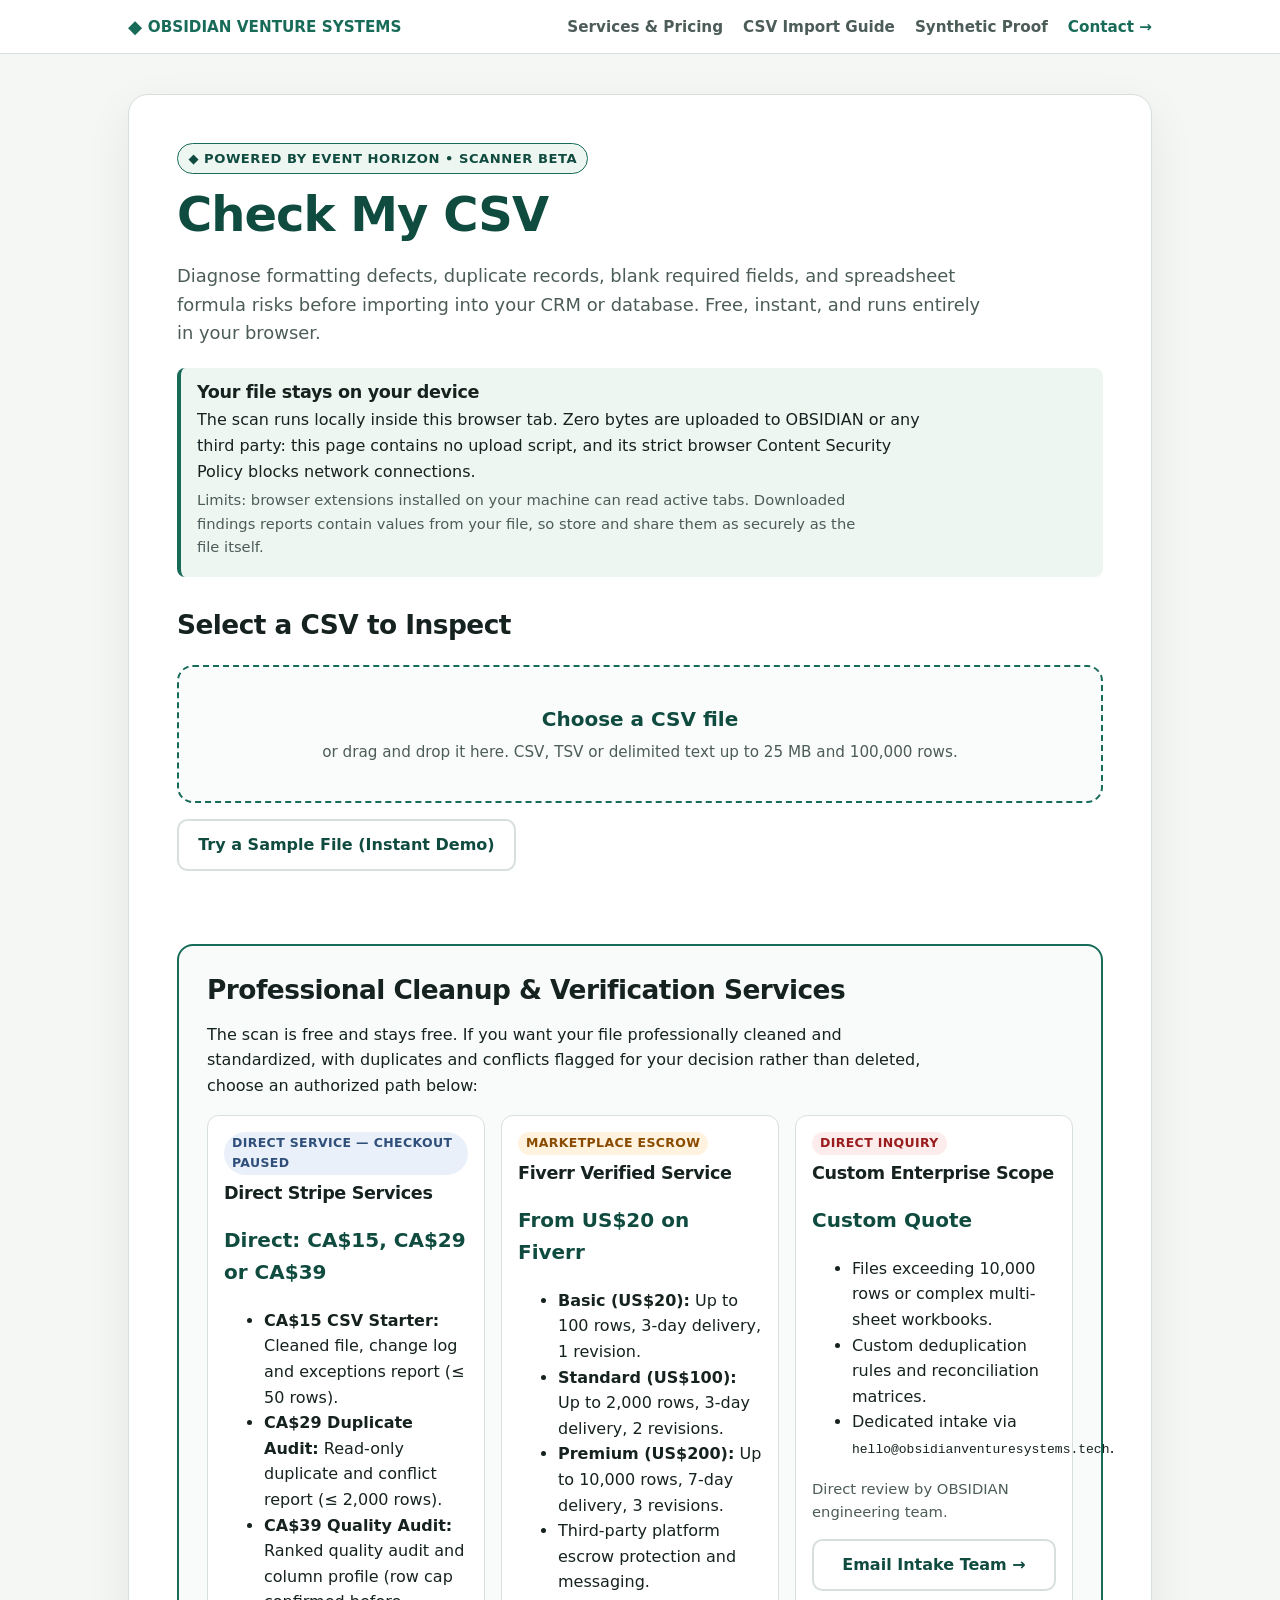
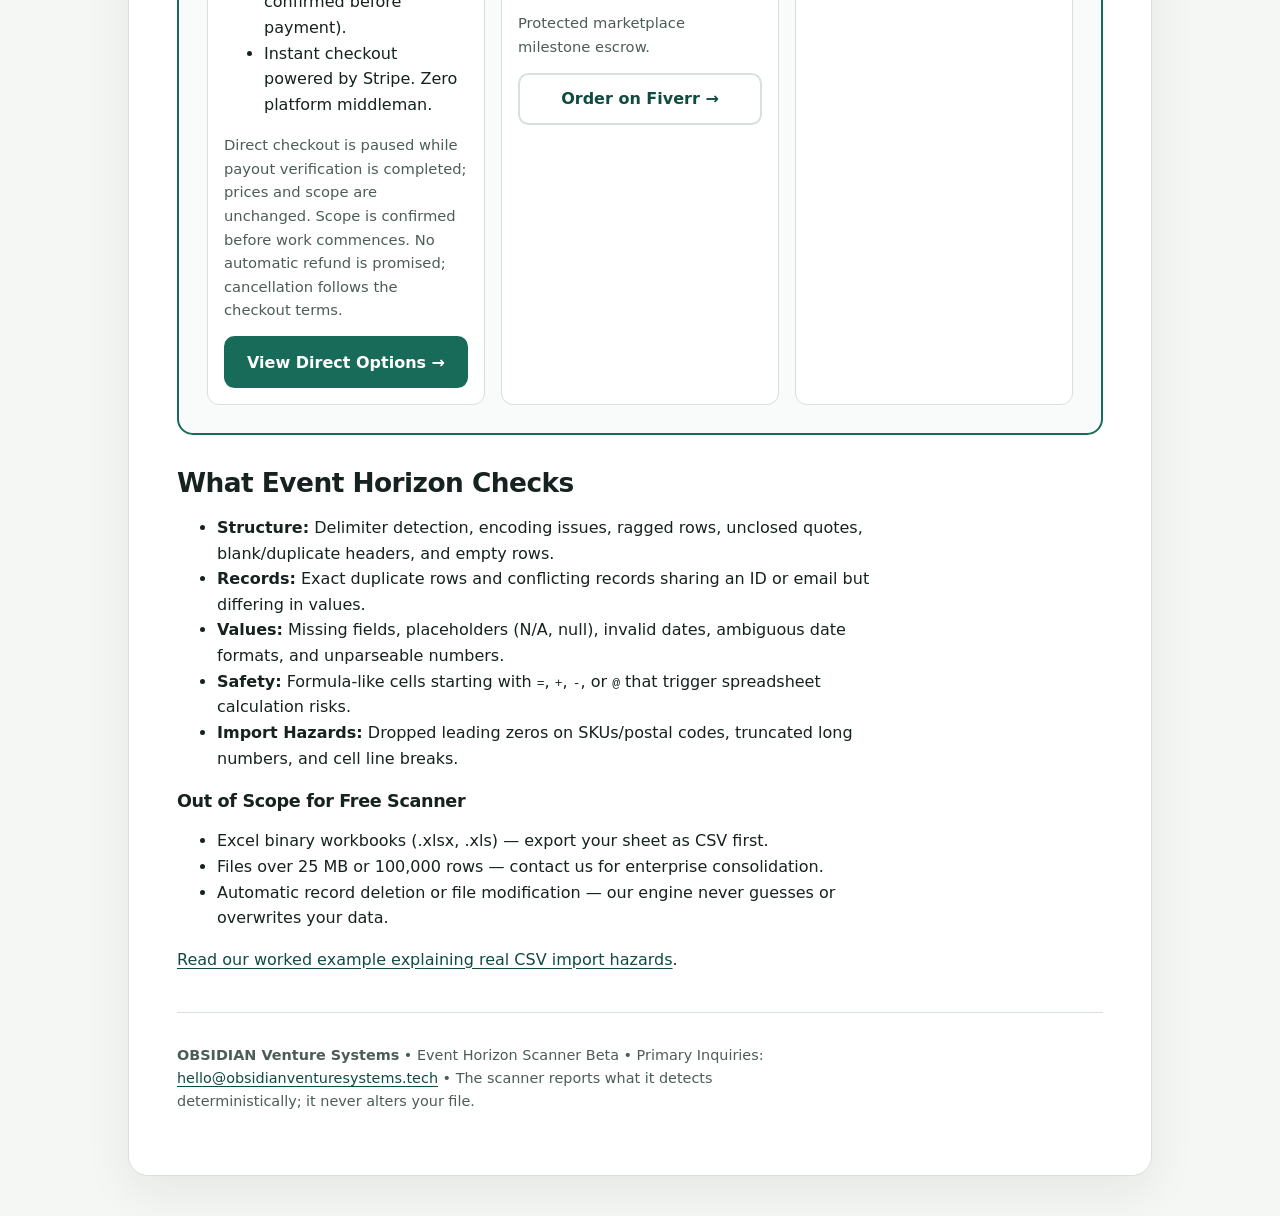
==== commit c5bbb69a: "Mission 447: apply verified public-trust repair (5 files) index.html, contractors.html, order-confir" ====
--- a/scanner/index.html
+++ b/scanner/index.html
@@ -196,8 +196,8 @@
       <div class="result-card tier-card">
         <h3>Recommended Service Fit</h3>
         <div class="tier-badge" id="res-tier-badge">LIKELY BASIC</div>
-        <p class="tier-desc" id="res-tier-desc">Fits Basic Package (&le; 500 rows). Cleaned file, duplicate removal, formatting standard, and change log.</p>
-        <p class="tier-price" id="res-tier-price">From $15 USD / $20 CAD</p>
+        <p class="tier-desc" id="res-tier-desc">Fits Basic Package (&le; 100 rows). Cleaned file, changes log, exceptions sheet, summary and verification report.</p>
+        <p class="tier-price" id="res-tier-price">Fiverr Basic: US$20</p>
         <p class="tier-disclaimer">Estimate only &mdash; final scope confirmed before processing.</p>
       </div>
     </div>
@@ -209,7 +209,7 @@
       </div>
       <div class="val-col paid-col">
         <strong>Paid Fulfillment (Event Horizon Engine):</strong>
-        <p>OBSIDIAN cleans, standardizes, deduplicates, and delivers a production-ready file + verified audit log and cryptographic receipt.</p>
+        <p>OBSIDIAN cleans and standardizes the file, flags duplicate and conflicting records for your decision, and delivers a verified audit log and receipt.</p>
       </div>
     </div>
 
@@ -229,30 +229,30 @@
 
   <section class="offer" id="repair" aria-labelledby="repair-title">
     <h2 id="repair-title">Professional Cleanup &amp; Verification Services</h2>
-    <p>The scan is free and stays free. If you want your file professionally repaired, standardized, and deduplicated without silent row deletion, choose an authorized path below:</p>
+    <p>The scan is free and stays free. If you want your file professionally cleaned and standardized, with duplicates and conflicts flagged for your decision rather than deleted, choose an authorized path below:</p>
     <div class="offer-grid">
       <article class="offer-card">
-        <span class="sev low" style="margin-bottom:0.5rem;">Direct Checkout</span>
+        <span class="sev low" style="margin-bottom:0.5rem;">Direct Service &mdash; Checkout Paused</span>
         <h3>Direct Stripe Services</h3>
-        <p class="price">From CA$15 &ndash; CA$39</p>
+        <p class="price">Direct: CA$15, CA$29 or CA$39</p>
         <ul>
-          <li><strong>CA$15 CSV Starter:</strong> Cleaned file + change log (&le; 500 rows).</li>
-          <li><strong>CA$29 Duplicate Audit:</strong> Comprehensive deduplication (&le; 2,500 rows).</li>
-          <li><strong>CA$39 Quality Audit:</strong> Full ranked quality audit &amp; consolidation.</li>
+          <li><strong>CA$15 CSV Starter:</strong> Cleaned file, change log and exceptions report (&le; 50 rows).</li>
+          <li><strong>CA$29 Duplicate Audit:</strong> Read-only duplicate and conflict report (&le; 2,000 rows).</li>
+          <li><strong>CA$39 Quality Audit:</strong> Ranked quality audit and column profile (row cap confirmed before payment).</li>
           <li>Instant checkout powered by Stripe. Zero platform middleman.</li>
         </ul>
-        <p class="note">Scope confirmed before work commences. 100% money-back guarantee.</p>
+        <p class="note">Direct checkout is paused while payout verification is completed; prices and scope are unchanged. Scope is confirmed before work commences. No automatic refund is promised; cancellation follows the checkout terms.</p>
         <a class="button" href="../index.html#services" style="width:100%;">View Direct Options &rarr;</a>
       </article>
 
       <article class="offer-card">
         <span class="sev medium" style="margin-bottom:0.5rem;">Marketplace Escrow</span>
         <h3>Fiverr Verified Service</h3>
-        <p class="price">From US$15 on Fiverr</p>
+        <p class="price">From US$20 on Fiverr</p>
         <ul>
-          <li><strong>Basic (US$15):</strong> Up to 500 rows thoroughly cleaned, 24h delivery.</li>
-          <li><strong>Standard (US$45):</strong> Up to 2,500 rows with full exception audit.</li>
-          <li><strong>Premium (US$95):</strong> Up to 10,000 rows or multi-file consolidation.</li>
+          <li><strong>Basic (US$20):</strong> Up to 100 rows, 3-day delivery, 1 revision.</li>
+          <li><strong>Standard (US$100):</strong> Up to 2,000 rows, 3-day delivery, 2 revisions.</li>
+          <li><strong>Premium (US$200):</strong> Up to 10,000 rows, 7-day delivery, 3 revisions.</li>
           <li>Third-party platform escrow protection and messaging.</li>
         </ul>
         <p class="note">Protected marketplace milestone escrow.</p>
@@ -935,18 +935,18 @@
       tierBadge.textContent = 'CUSTOM REVIEW';
       tierDesc.textContent = 'Dataset has ' + rows.toLocaleString('en-US') + ' rows, exceeding standard package caps. Enterprise consolidation and custom scoping required.';
       tierPrice.textContent = 'Custom Scope';
-    } else if (rows > 2500) {
+    } else if (rows > 2000) {
       tierBadge.textContent = 'LIKELY PREMIUM';
-      tierDesc.textContent = 'Fits Premium Package (up to 10,000 rows). Comprehensive deduplication, date/spacing standardization, and verified audit log.';
-      tierPrice.textContent = 'From $95 USD / $130 CAD';
-    } else if (rows > 500) {
+      tierDesc.textContent = 'Fits Premium Package (up to 10,000 rows, 7-day delivery, 3 revisions). Formatting standardized; duplicates and conflicts flagged for your decision.';
+      tierPrice.textContent = 'Fiverr Premium: US$200';
+    } else if (rows > 100) {
       tierBadge.textContent = 'LIKELY STANDARD';
-      tierDesc.textContent = 'Fits Standard Package (up to 2,500 rows). Comprehensive deduplication, date/spacing standardization, and exception reporting.';
-      tierPrice.textContent = 'From $45 USD / $60 CAD';
+      tierDesc.textContent = 'Fits Standard Package (up to 2,000 rows, 3-day delivery, 2 revisions). Formatting standardized; duplicates and conflicts flagged for your decision.';
+      tierPrice.textContent = 'Fiverr Standard: US$100';
     } else {
       tierBadge.textContent = 'LIKELY BASIC';
-      tierDesc.textContent = 'Fits Basic Package (<= 500 rows). Thorough cleanup, duplicate detection, standard formatting, and change record.';
-      tierPrice.textContent = 'From $15 USD / $20 CAD';
+      tierDesc.textContent = 'Fits Basic Package (<= 100 rows, 3-day delivery, 1 revision). Formatting standardized; duplicates and conflicts flagged for your decision.';
+      tierPrice.textContent = 'Fiverr Basic: US$20';
     }
 
     // Detailed Findings
